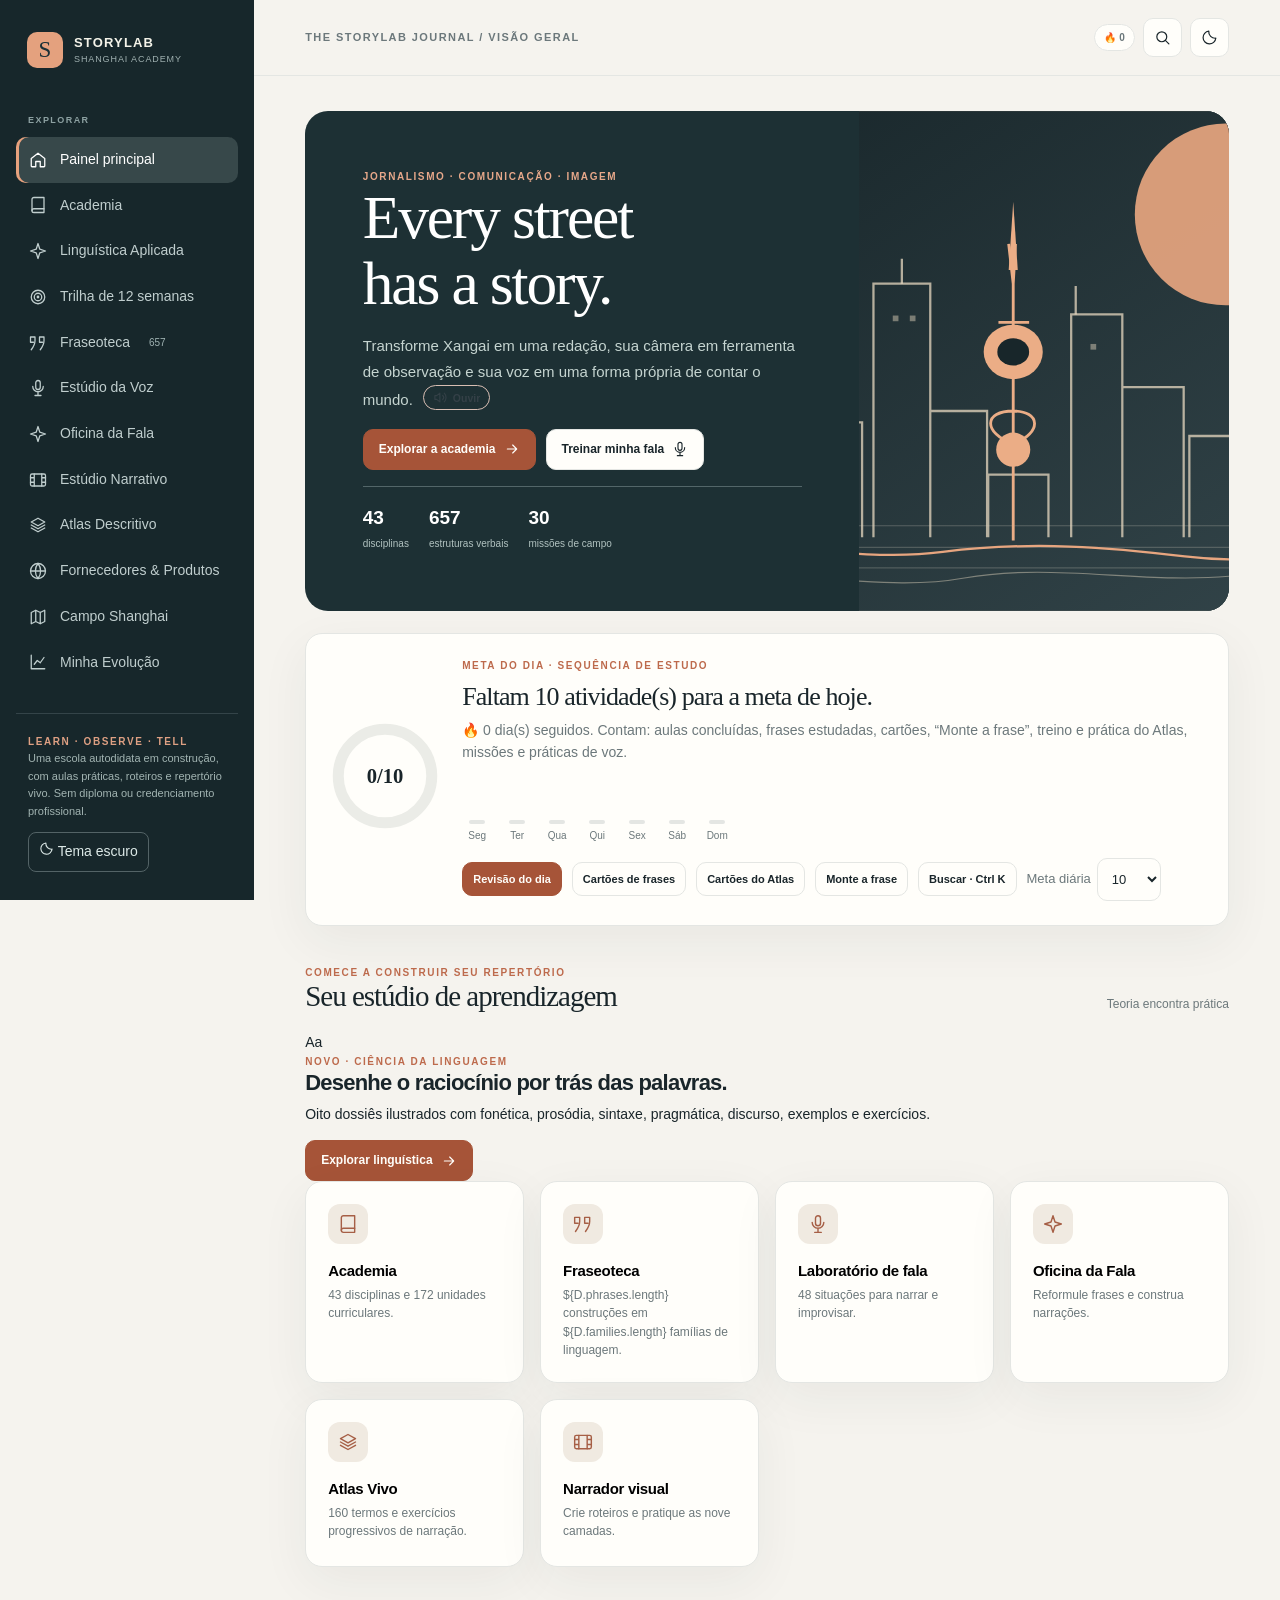
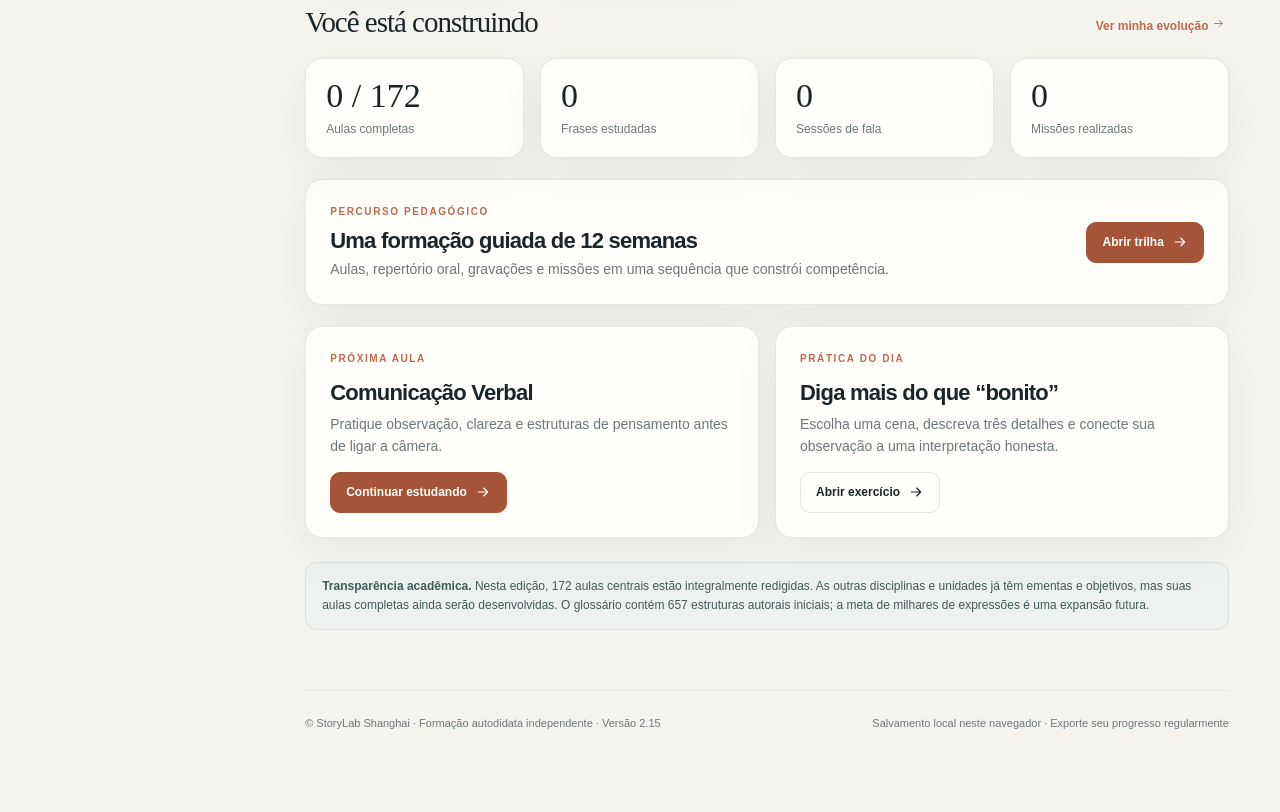
==== index.html @ 3a036da4 "chore(trade): integrar módulo trilingue à build, cache e validação index.html" ====
<!doctype html>
<html lang="pt-BR">
<head>
  <meta charset="utf-8">
  <meta name="viewport" content="width=device-width, initial-scale=1, viewport-fit=cover">
  <meta name="theme-color" content="#161c21">
  <meta name="description" content="StoryLab Shanghai: uma escola prática de jornalismo, comunicação oral, fotografia e narrativas audiovisuais.">
  <meta name="color-scheme" content="light dark">
  <link rel="icon" href="assets/icon.svg" type="image/svg+xml">
  <link rel="manifest" href="manifest.webmanifest">
  <link rel="stylesheet" href="style.css">
  <title>StoryLab Shanghai — Journalism Academy</title>
</head>
<body>
  <div id="app"></div>
  <script src="data.js"></script>
  <script src="atlas-data.js"></script>
  <script src="urbanism-concepts.js"></script>
  <script src="urbanism-lexicon.js"></script>
  <script src="urbanism-atlas.js"></script>
  <script src="spatial-verbs-data.js"></script>
  <script src="spatial-regency-data.js"></script>
  <script src="spatial-verb-icons.js"></script>
  <script src="spatial-verb-icons-extra.js"></script>
  <script src="spatial-contrast-data.js"></script>
  <script src="spatial-contrast.js"></script>
  <script src="spatial-verbs.js"></script>
  <script src="atlas-engine.js"></script>
  <script src="atlas-recorder.js"></script>
  <script src="atlas-audio-ui.js"></script>
  <script src="illustrations.js"></script>
  <script src="interact.js"></script>
  <script src="linguistics-data.js"></script>
  <script src="linguistics-lab.js"></script>
  <script src="encaixes-data.js"></script>
  <script src="encaixes-engine.js"></script>
  <script src="trade-data.js"></script>
  <script src="trade-hub.js"></script>
  <script src="audio-speech.js"></script>
  <script src="app.js"></script>
</body>
</html>
---- style.css ----
:root{--bg:#f5f3ee;--paper:#fffefa;--white:#ffffff;--ink:#19252a;--ink2:#344047;--muted:#6c787b;--faint:#96a0a1;--line:#e4e6e3;--wash:#ebece7;--accent:#bd6a4c;--accentsoft:#f8e8db;--pine:#32464a;--shadow:0 15px 50px rgba(31,43,45,.06);--radius:17px;--sidebar:254px;--focus:#c46b44}
*{box-sizing:border-box}html{scroll-behavior:smooth}body{margin:0;background:var(--bg);color:var(--ink);font-family:Inter,"Segoe UI",-apple-system,BlinkMacSystemFont,Arial,sans-serif;font-size:14px;line-height:1.55;-webkit-font-smoothing:antialiased}button,input,textarea,select{font:inherit}button{cursor:pointer}button:disabled{opacity:.5;cursor:not-allowed}a{color:inherit;text-decoration:none}::selection{background:#dbb29a;color:#162428}:focus-visible{outline:3px solid var(--focus);outline-offset:3px}h1,h2,h3,h4,p{margin-top:0}h1,h2,h3{letter-spacing:-.035em}h1,h2,.serif{font-family:Georgia,"Iowan Old Style",Cambria,serif;font-weight:normal}h1{font-size:clamp(35px,4.8vw,62px);line-height:1.08;margin-bottom:16px}h2{font-size:clamp(27px,3vw,37px);line-height:1.17;margin-bottom:12px}h3{font-size:22px;line-height:1.24;margin-bottom:8px}strong{font-weight:700}small,.small{font-size:12px}.muted{color:var(--muted)}.faint{color:var(--faint)}.eyebrow{color:var(--accent);font-size:10px;font-weight:850;letter-spacing:.16em;text-transform:uppercase}.subtitle{font-size:15px;color:var(--muted);line-height:1.75;max-width:720px}.layout{display:grid;grid-template-columns:var(--sidebar) minmax(0,1fr);min-height:100vh}.sidebar{background:#17272b;color:#f4f3e9;position:sticky;top:0;height:100vh;padding:28px 16px;display:flex;flex-direction:column;overflow-y:auto;z-index:12;scrollbar-width:thin}.brand{display:flex;align-items:center;gap:11px;padding:4px 11px 30px;cursor:pointer;background:transparent;border:0;color:inherit;text-align:left;width:100%}.brand-mark{display:grid;place-items:center;width:36px;height:36px;background:#e4a17e;color:#193037;border-radius:10px;flex-shrink:0;font-family:Georgia,serif;font-size:23px}.brand strong{display:block;letter-spacing:.09em;font-size:13px}.brand small{display:block;color:#a0b1b1;letter-spacing:.1em;font-size:9px}.nav-caption{padding:16px 12px 9px;color:#8da1a2;font-size:9px;letter-spacing:.16em;font-weight:800;text-transform:uppercase}.nav-item{width:100%;display:flex;align-items:center;gap:13px;color:#c0cece;background:transparent;border:0;padding:12px 13px;border-radius:10px;text-align:left;transition:.18s}.nav-item:hover{background:#2a3b3e;color:white}.nav-item.active{background:#37484a;color:#fff;box-shadow:inset 3px 0 #e7a17d}.nav-item span{flex:1}.nav-item svg{width:18px;height:18px;flex-shrink:0}.nav-item .tiny-count{font-size:10px;color:#9fb2b2}.sidebar-footer{margin-top:auto;padding:20px 12px 0;border-top:1px solid #344449;color:#a2b4b2}.sidebar-footer .note{font-size:11px;line-height:1.6}.sidebar-footer button{margin-top:12px;background:transparent;border:1px solid #536366;color:#dce9e7;padding:8px 10px;border-radius:8px}.workspace{min-width:0;max-width:100%}.topbar{height:76px;position:sticky;top:0;background:rgba(245,243,238,.94);backdrop-filter:blur(16px);z-index:10;border-bottom:1px solid var(--line);display:flex;align-items:center;justify-content:space-between;padding:0 clamp(20px,4vw,60px);gap:18px}.topbar-left{display:flex;align-items:center;gap:12px;min-width:0}.topbar-label{font-size:11px;font-weight:800;letter-spacing:.13em;color:var(--muted);text-transform:uppercase;white-space:nowrap;overflow:hidden;text-overflow:ellipsis}.top-actions{display:flex;gap:8px;align-items:center}.page{padding:35px clamp(20px,4vw,60px) 80px;max-width:1560px;margin:auto;min-height:calc(100vh - 76px)}.page-head{display:flex;justify-content:space-between;align-items:end;gap:18px;margin-bottom:30px}.page-head .subtitle{margin:0}.breadcrumb{display:flex;gap:8px;align-items:center;color:var(--muted);font-size:12px;margin-bottom:20px}.breadcrumb button{border:0;background:transparent;color:var(--muted);padding:0}.breadcrumb button:hover{color:var(--accent)}.btn{display:inline-flex;align-items:center;justify-content:center;gap:8px;background:var(--ink);border:1px solid var(--ink);color:#fff;padding:10px 15px;min-height:41px;border-radius:10px;font-size:12px;font-weight:750;transition:.18s;white-space:nowrap}.btn:hover{transform:translateY(-1px);box-shadow:0 5px 14px rgba(20,33,35,.12)}.btn.secondary{background:var(--paper);border-color:var(--line);color:var(--ink)}.btn.ghost{background:transparent;border-color:transparent;color:var(--ink)}.btn.accent{background:var(--accent);border-color:var(--accent);color:#fff}.btn.sm{padding:7px 10px;min-height:34px;font-size:11px}.btn svg{width:16px;height:16px}.icon-btn{width:39px;height:39px;display:grid;place-items:center;background:var(--paper);border:1px solid var(--line);border-radius:10px;color:var(--ink)}.icon-btn:hover{background:var(--wash)}.icon-btn svg{width:17px;height:17px}.mobile-menu{display:none}.chip{display:inline-flex;align-items:center;gap:6px;padding:5px 9px;border:1px solid var(--line);border-radius:100px;color:var(--muted);background:var(--paper);font-size:10px;font-weight:730}.chip.accent{color:#9a5035;background:var(--accentsoft);border-color:#ecd1c1}.chip.dark{background:var(--pine);color:white;border-color:var(--pine)}.chip-button{border-radius:100px;background:transparent;border:1px solid var(--line);padding:9px 13px;font-size:12px;font-weight:650;color:var(--muted)}.chip-button:hover{border-color:var(--ink);color:var(--ink)}.chip-button.active{background:var(--ink);color:var(--paper);border-color:var(--ink)}.filters{display:flex;gap:8px;align-items:center;flex-wrap:wrap;margin-bottom:24px}.panel{background:var(--paper);border:1px solid var(--line);border-radius:var(--radius);box-shadow:var(--shadow)}.panel-pad{padding:24px}.grid{display:grid;gap:16px}.grid-2{grid-template-columns:repeat(2,minmax(0,1fr))}.grid-3{grid-template-columns:repeat(3,minmax(0,1fr))}.grid-4{grid-template-columns:repeat(4,minmax(0,1fr))}.stack{display:flex;flex-direction:column;gap:16px}.row{display:flex;align-items:center;justify-content:space-between;gap:12px}.row-start{display:flex;align-items:center;gap:12px}.divider{height:1px;background:var(--line);margin:20px 0}.hero{display:grid;grid-template-columns:minmax(0,1.2fr) minmax(280px,.8fr);background:#1d3034;color:white;min-height:400px;overflow:hidden;border-radius:23px;position:relative}.hero-copy{padding:clamp(28px,4.5vw,58px);z-index:1;display:flex;flex-direction:column;justify-content:center}.hero .eyebrow{color:#e7a88a}.hero h1{max-width:690px}.hero p{font-size:15px;color:#c5d4d0;max-width:530px;line-height:1.75}.hero-art{background:#223538;overflow:hidden;display:flex;align-items:stretch}.hero-art img{width:100%;height:100%;object-fit:cover}.hero-statline{display:flex;gap:20px;flex-wrap:wrap;padding-top:16px;margin-top:16px;border-top:1px solid #536669}.hero-statline strong{display:block;font-size:19px;font-weight:650}.hero-statline small{font-size:10px;color:#b1c2c0}.section-title{display:flex;justify-content:space-between;align-items:end;gap:20px;margin:39px 0 18px}.section-title h2{font-size:29px;margin:0}.section-title .hint{font-size:12px;color:var(--muted)}.action-card{padding:22px;display:flex;flex-direction:column;align-items:flex-start;min-height:168px;transition:.2s}.action-card:hover,.course-card:hover,.mission-card:hover{border-color:#b5bfc0;transform:translateY(-2px)}.action-card .card-icon{width:40px;height:40px;background:#f0eae1;border-radius:12px;display:grid;place-items:center;margin-bottom:18px;color:#a65f46}.action-card .card-icon svg{width:20px;height:20px}.action-card h3{font-family:inherit;font-size:15px;font-weight:800;letter-spacing:-.02em;margin-bottom:5px}.action-card p{font-size:12px;color:var(--muted);margin:0}.stat-card{padding:18px 20px}.stat-card .stat{font-family:Georgia,serif;font-size:34px;line-height:1.1}.stat-card .label{margin-top:6px;color:var(--muted);font-size:12px}.notice{background:#f7eadf;border:1px solid #efd7c5;border-radius:12px;padding:14px 16px;color:#82573e;font-size:12px;line-height:1.6}.notice.info{background:#edf1ef;color:#405a58;border-color:#d5e1dd}.school-band{border-left:4px solid var(--stripe,#aa735a)}.school-tile{padding:24px;position:relative}.school-tile h3{font-family:Georgia,serif;font-size:23px}.school-tile p{color:var(--muted);font-size:12px}.school-tile .school-index{color:var(--accent);font-size:11px;letter-spacing:.14em}.school-tile .count{font-size:11px;color:var(--muted)}.course-card{padding:21px;display:flex;flex-direction:column;min-height:219px;transition:.18s}.course-card h3{font-family:inherit;font-size:16px;font-weight:800;margin:12px 0 8px}.course-card p{color:var(--muted);font-size:12px;line-height:1.6;flex:1}.course-card .footer{display:flex;align-items:center;justify-content:space-between;gap:8px;margin-top:14px}.course-card .footer a{font-size:12px;color:var(--accent);font-weight:760}.lesson-roadmap{display:grid;gap:10px}.lesson-row{padding:19px 20px;display:flex;gap:15px;align-items:center;text-align:left;border:1px solid var(--line);border-radius:12px;background:var(--paper);width:100%;color:var(--ink);transition:.15s}.lesson-row:hover{border-color:#acb8b9;background:#fcfaf4}.lesson-row .n{font-family:Georgia,serif;font-size:26px;color:var(--accent);min-width:36px}.lesson-row .grow{flex:1}.lesson-row .grow strong{display:block;font-size:14px}.lesson-row .grow small{color:var(--muted);display:block;margin-top:3px}.lesson-body{max-width:870px}.step{padding:25px;position:relative}.step .n{font-size:10px;color:var(--accent);font-weight:900;letter-spacing:.1em}.step h3{font-family:inherit;font-size:17px;font-weight:780;margin:10px 0}.step p{color:var(--ink2);line-height:1.85;margin-bottom:13px}.example{border-left:2px solid #db9c78;padding:10px 14px;background:#f7f1ea;color:#59443c;font-size:13px;line-height:1.7}.form-row{display:flex;gap:10px;flex-wrap:wrap;align-items:center}.search{width:100%;min-width:0;border-radius:10px;border:1px solid var(--line);background:var(--paper);padding:12px 14px;color:var(--ink)}.search:focus,.field:focus,select:focus{border-color:#a76d51;outline:2px solid rgba(193,117,78,.18)}.field,select{width:100%;background:var(--paper);border:1px solid var(--line);border-radius:10px;color:var(--ink);padding:11px 12px;min-height:43px}.field textarea,textarea.field{resize:vertical;min-height:90px;line-height:1.6}.field-label{font-size:11px;display:block;font-weight:760;margin-bottom:6px;color:var(--ink2)}.phrases-count{font-size:12px;color:var(--muted);margin:6px 0 20px}.phrase-card{padding:18px 19px;display:flex;flex-direction:column;gap:12px;min-height:172px}.phrase-card .phrase-text{font-size:15px;font-weight:650;line-height:1.6;letter-spacing:-.01em}.phrase-card .foreign{font-size:12px;line-height:1.7;color:var(--muted)}.phrase-card .actions{display:flex;gap:6px;align-items:center;flex-wrap:wrap;margin-top:auto}.phrase-card .actions .btn{font-size:10px}.review-dot{color:var(--accent);font-size:11px;font-weight:800}.atlas-terms{display:flex;flex-wrap:wrap;gap:9px}.atlas-terms button{border-radius:9px;padding:10px 12px;border:1px solid var(--line);background:var(--paper);color:var(--ink2);font-size:13px}.atlas-terms button:hover{border-color:#bd7f61;background:var(--accentsoft)}.record-stage{text-align:center;padding:26px 24px;background:#1d3034;color:white;border-radius:18px;position:relative;overflow:hidden}.record-stage h2{font-size:31px}.record-stage p{color:#c6d1d1}.record-stage .timer{font-size:58px;font-variant-numeric:tabular-nums;line-height:1.1;font-family:Georgia,serif}.record-stage .record{display:inline-flex;width:72px;height:72px;border-radius:100%;border:2px solid #e5ab8b;background:#dd805c;align-items:center;justify-content:center;color:#fff;margin:17px auto;transition:.2s}.record-stage .record.active{animation:pulse 1.3s infinite}@keyframes pulse{50%{box-shadow:0 0 0 12px rgba(222,124,94,.12)}}.record-stage .record svg{width:28px;height:28px}.scale-grid{display:grid;grid-template-columns:repeat(2,1fr);gap:18px}.scale-field{background:var(--paper);border:1px solid var(--line);padding:14px;border-radius:12px}.scale-field label{display:block;font-weight:760;font-size:12px}.scale-field input{width:100%;accent-color:var(--accent)}.scale-field .row{font-size:11px;color:var(--muted);margin-top:6px}.metric-bar{height:7px;border-radius:99px;background:#e6e7e1;overflow:hidden}.metric-bar span{display:block;height:100%;border-radius:99px;background:#bd795c}.mission-card{padding:21px;transition:.18s}.mission-card h3{font-size:18px;font-family:Georgia,serif}.mission-card p{font-size:12px;color:var(--muted)}.mission-card .footer{display:flex;align-items:center;justify-content:space-between;margin-top:18px}.checklist{display:grid;gap:12px}.checklist label{display:flex;align-items:start;gap:10px;padding:11px 13px;background:#f3f2ed;border:1px solid var(--line);border-radius:10px}.checklist input{margin-top:3px;accent-color:var(--accent)}.output{white-space:pre-wrap;background:#f0efe9;border:1px dashed #b7bcba;color:var(--ink2);line-height:1.9;border-radius:12px;padding:22px;min-height:120px}.layer-card{border-left:3px solid var(--accent);padding:14px 18px;background:var(--paper);border-radius:0 12px 12px 0;margin-bottom:9px}.layer-card strong{display:block}.layer-card .question{color:var(--muted);font-size:12px;margin:4px 0}.layer-card .example{padding:0;border:0;background:none;font-size:12px}.prompter{height:330px;overflow:auto;background:#17292e;border-radius:16px;padding:36px;color:#f9f7ed;text-align:center;scroll-behavior:auto}.prompter-inner{font-family:Georgia,serif;font-size:28px;line-height:1.9;white-space:pre-wrap;max-width:620px;margin:auto;padding-bottom:250px}.mini-chart{display:flex;gap:7px;align-items:end;height:100px;border-bottom:1px solid var(--line);padding:0 0 8px}.mini-chart .bar{flex:1;min-height:5px;background:#b87959;border-radius:5px 5px 0 0;position:relative}.mini-chart .bar i{font-size:9px;font-style:normal;position:absolute;bottom:-20px;left:50%;transform:translateX(-50%);color:var(--muted)}.empty{padding:45px 25px;text-align:center;color:var(--muted);background:var(--paper);border-radius:14px;border:1px dashed var(--line)}.empty h3{font-family:Georgia,serif;color:var(--ink)}.footer-note{margin-top:60px;padding-top:24px;border-top:1px solid var(--line);color:var(--muted);font-size:11px;display:flex;gap:15px;justify-content:space-between;flex-wrap:wrap}.toast{position:fixed;bottom:24px;right:22px;background:#1b2b2f;color:white;border-radius:11px;padding:12px 16px;box-shadow:0 12px 35px #15232830;z-index:100;font-size:12px}.menu-scrim{display:none}.two-col{display:grid;grid-template-columns:minmax(0,1.6fr) minmax(285px,1fr);gap:22px}.side-help{position:sticky;top:104px;align-self:start}.highlight{background:var(--accentsoft);border-radius:13px;padding:19px}.accordion-summary{font-size:12px;color:var(--muted)}.tool-row{display:flex;align-items:center;gap:9px;flex-wrap:wrap}.small-link{border:0;background:none;color:var(--accent);font-size:12px;font-weight:760;padding:4px}.small-link:hover{text-decoration:underline}svg{flex-shrink:0}input[type=range]{accent-color:var(--accent)}.hidden{display:none!important}
[data-theme="dark"]{--bg:#101a1e;--paper:#1b2a2e;--white:#223036;--ink:#eff0e7;--ink2:#d4dbd7;--muted:#a7b6b6;--faint:#869b9e;--line:#344449;--wash:#293c3f;--accent:#eba781;--accentsoft:#48342e;--pine:#354c51;--shadow:none;--focus:#efb18c}
[data-theme="dark"] .topbar{background:rgba(16,26,30,.95)}[data-theme="dark"] .example{background:#352f2b;color:#e5c9b4}[data-theme="dark"] .highlight,[data-theme="dark"] .notice{background:#3d3430;border-color:#59463e;color:#f1cfba}[data-theme="dark"] .notice.info{background:#233a3a;color:#bfd6d0}[data-theme="dark"] .checklist label,[data-theme="dark"] .output{background:#23343a}[data-theme="dark"] .action-card .card-icon{background:#45392f;color:#eba781}[data-theme="dark"] .chip.accent{color:#f4baa0}[data-theme="dark"] .btn.secondary{background:#223136}
@media(max-width:1200px){.grid-4{grid-template-columns:repeat(2,minmax(0,1fr))}.grid-3{grid-template-columns:repeat(2,minmax(0,1fr))}.hero{grid-template-columns:1.2fr .8fr}}@media(max-width:900px){:root{--sidebar:0px}.layout{grid-template-columns:1fr}.sidebar{position:fixed;left:0;top:0;width:265px;transform:translateX(-100%);transition:transform .25s;box-shadow:15px 0 30px #0002}.layout.menu-open .sidebar{transform:translateX(0)}.layout.menu-open .menu-scrim{display:block;position:fixed;inset:0;background:#0008;z-index:11;border:0}.mobile-menu{display:grid}.topbar{height:67px}.page{min-height:calc(100vh - 67px)}.hero{min-height:340px}.hero-copy{padding:32px}.hero-art{min-width:200px}}@media(max-width:650px){.page{padding:23px 17px 60px}.topbar{padding:0 16px}.topbar-label{font-size:10px}.hero{grid-template-columns:1fr}.hero-copy{padding:31px 24px 20px}.hero h1{font-size:40px}.hero-art{height:175px}.hero-art img{object-position:center 47%}.hero p{font-size:13px}.hero-statline{gap:15px}.grid-2,.grid-3,.grid-4,.two-col{grid-template-columns:1fr}.scale-grid{grid-template-columns:1fr 1fr}.page-head{display:block}.page-head .btn{margin-top:15px}.section-title{align-items:flex-start}.section-title h2{font-size:26px}.panel-pad{padding:18px}.course-card,.action-card{min-height:unset}.side-help{position:static}.record-stage .timer{font-size:50px}.prompter-inner{font-size:23px}.phrase-card{min-height:unset}.toast{left:18px;right:18px}.btn{white-space:normal}.stat-card .stat{font-size:29px}}@media(prefers-reduced-motion:reduce){*,*:before,*:after{scroll-behavior:auto!important;transition:none!important;animation:none!important}}
/* v1.1 — Oficina da Fala */
.clinic-tips{margin:13px 0 18px;padding-left:21px;color:var(--ink2);font-size:13px;line-height:1.85}
.clinic-tips li{padding-left:4px;margin:7px 0}
.clinic-before,.clinic-after{padding:20px;border-radius:12px;margin:15px 0}
.clinic-before{background:var(--wash);border:1px solid var(--line)}
.clinic-after{background:var(--accentsoft);border:1px solid var(--line)}
.clinic-before p,.clinic-after p{font-family:Georgia,serif;font-size:20px;line-height:1.6;margin:13px 0;color:var(--ink)}
.clinic-after .small{font-family:inherit;font-size:13px;color:var(--muted);line-height:1.7}
.clinic-saved{padding:13px 0;border-bottom:1px solid var(--line)}
.clinic-saved:last-child{border:0}
.clinic-saved strong{display:block;margin-bottom:5px}
.clinic-saved p{margin:8px 0}
.clinic-saved .form-row{gap:6px}
.clinic-saved button{font-size:11px}
@media(max-width:650px){.clinic-before p,.clinic-after p{font-size:18px}}


/* v1.2 — Atlas comentado e prática progressiva */
.atlas12-toolbar{display:grid;grid-template-columns:minmax(210px,1fr) minmax(240px,1.5fr);gap:16px;margin-bottom:20px}
.atlas12-toolbar .field-label{margin-bottom:8px}.atlas12-toolbar select,.atlas12-toolbar input{width:100%;max-width:100%}
.atlas12-columns{display:grid;grid-template-columns:minmax(0,1fr) minmax(0,1.25fr);gap:20px;align-items:start}
.atlas12-tags{display:flex;gap:9px;flex-wrap:wrap;margin-top:14px}
.atlas12-term{border:1px solid var(--line);background:var(--paper);color:var(--ink);border-radius:10px;padding:10px 13px;text-align:left;display:inline-flex;flex-direction:column;gap:3px;align-items:start;line-height:1.35}
.atlas12-term span{color:var(--accent);font-size:10px}.atlas12-term small{color:var(--muted);font-size:10px}.atlas12-term.active,.atlas12-term:focus-visible{border-color:var(--accent);background:var(--accentsoft)}
.atlas12-list{margin-top:16px}.atlas12-detail h2,.atlas12-work h2{font-family:Georgia,serif;font-size:clamp(25px,3vw,34px);line-height:1.2;margin:15px 0}
.atlas12-definition{font-size:17px;line-height:1.7;margin-bottom:21px;color:var(--ink2)}
.atlas12-example,.atlas12-warning,.atlas12-feedback{padding:16px;border:1px solid var(--line);border-radius:12px;margin:14px 0;background:var(--wash)}
.atlas12-example{background:var(--accentsoft)}.atlas12-warning p,.atlas12-example p{line-height:1.8;font-size:15px;margin:10px 0}
.atlas12-feedback ul{margin:10px 0 0;padding-left:21px;line-height:1.75}.atlas12-feedback p{margin:10px 0}
.atlas12-steps{display:grid;grid-template-columns:repeat(4,minmax(0,1fr));gap:6px;margin:18px 0}
.atlas12-step{padding:11px 4px;text-align:center;border:1px solid var(--line);border-radius:9px;background:var(--paper);color:var(--ink);font-weight:600;font-size:11px;line-height:1.4}
.atlas12-step.active{color:var(--accent);border-color:var(--accent);background:var(--accentsoft)}
.atlas12-writing{line-height:1.75;min-height:168px}.atlas12-history{border-top:1px solid var(--line);padding:12px 0}
.atlas12-history p{margin:7px 0;white-space:normal;word-break:break-word}.atlas12-history .btn{margin-left:7px}
@media(max-width:850px){.atlas12-toolbar,.atlas12-columns{grid-template-columns:1fr}}
@media(max-width:500px){.atlas12-steps{grid-template-columns:repeat(2,minmax(0,1fr))}.atlas12-detail h2,.atlas12-work h2{font-size:25px}.atlas12-term{padding:9px 11px}}

/* v1.3 — gravação vinculada ao Atlas */
.atlas13-audio{margin:24px 0 4px;padding:22px;background:var(--wash);border:1px solid var(--line);border-radius:14px}
.atlas13-audio h3{font-family:Georgia,serif;font-size:22px;line-height:1.3;margin:8px 0 10px}
.atlas13-rec-controls{align-items:center;gap:12px;margin:18px 0}
.atlas13-player{display:block;width:100%;margin:16px 0}
.atlas13-rubric{display:grid;grid-template-columns:repeat(2,minmax(0,1fr));gap:10px;margin-top:15px}
.atlas13-metric{background:var(--paper);border:1px solid var(--line);border-radius:10px;padding:12px}
.atlas13-metric label{display:block;font-weight:650;margin-bottom:7px}
.atlas13-metric select{width:100%;max-width:100%;min-width:0}
.atlas13-metric p{margin:8px 0 0;line-height:1.5}
.atlas13-error{color:#aa4535;font-weight:600;margin-top:11px}
[data-theme="dark"] .atlas13-error{color:#ffb4a4}
@media(max-width:540px){.atlas13-audio{padding:16px}.atlas13-rubric{grid-template-columns:1fr}}
/* Atlas 1.4 — domínio por termo, trocas de precisão e treino */
:root{--ok:#3f7a5a;--oksoft:#e3f0e7;--no:#aa4535;--nosoft:#f7e3de}
[data-theme="dark"]{--ok:#8fd1aa;--oksoft:#23392e;--no:#ffb4a4;--nosoft:#4a2c27}
.sr-only{position:absolute;width:1px;height:1px;padding:0;margin:-1px;overflow:hidden;clip:rect(0,0,0,0);white-space:nowrap;border:0}
.atlas14-mark{font-size:11px;font-weight:700;margin-left:2px}.atlas14-mark.mastered{color:var(--ok)}.atlas14-mark.learning{color:var(--muted)}.atlas14-mark.due{color:var(--accent)}
.atlas12-term .atlas14-mark{font-size:11px;color:inherit}.atlas12-term .atlas14-mark.mastered{color:var(--ok)}.atlas12-term .atlas14-mark.due{color:var(--accent)}
.atlas14-bar{height:6px;border-radius:99px;background:var(--wash);overflow:hidden;margin:10px 0 4px}.atlas14-bar span{display:block;height:100%;background:var(--ok);border-radius:99px;transition:width .3s}
.atlas14-status{font-size:13px;font-weight:600;margin:4px 0 16px;color:var(--muted)}.atlas14-status.mastered{color:var(--ok)}.atlas14-status.due{color:var(--accent)}
.atlas14-badge{display:inline-block;min-width:18px;padding:1px 6px;margin-left:6px;border-radius:99px;background:var(--accent);color:var(--paper);font-size:11px;line-height:16px;text-align:center}
.atlas14-swap{border-top:1px solid var(--line);padding:14px 0 4px}.atlas14-swap:first-of-type{margin-top:12px}
.atlas14-swap-head{display:flex;flex-wrap:wrap;align-items:center;gap:7px;margin:6px 0}.atlas14-swap-head s{color:var(--muted);font-weight:600}
.atlas14-chip,.atlas14-pill{border:1px solid var(--line);background:var(--paper);color:var(--ink);border-radius:99px;padding:4px 10px;font-size:13px;line-height:1.4}
.atlas14-chip{cursor:pointer}.atlas14-chip:hover,.atlas14-chip:focus-visible{border-color:var(--accent);background:var(--accentsoft)}
.atlas14-weak,.atlas14-strong{font-size:14px;line-height:1.6;margin:6px 0;padding-left:12px;border-left:3px solid var(--line)}
.atlas14-weak{color:var(--muted)}.atlas14-strong{border-left-color:var(--ok);color:var(--ink2)}
.atlas14-found{margin-top:12px;padding-top:10px;border-top:1px solid var(--line)}
.atlas14-train{max-width:760px}.atlas14-title{font-family:Georgia,serif;font-size:clamp(24px,3vw,32px);line-height:1.2;margin:12px 0}
.atlas14-prompt{font-family:Georgia,serif;font-size:clamp(19px,2.4vw,23px);line-height:1.55;margin:8px 0 20px;color:var(--ink)}
.atlas14-options{display:grid;grid-template-columns:repeat(2,minmax(0,1fr));gap:10px}
.atlas14-option{border:1px solid var(--line);background:var(--paper);color:var(--ink);border-radius:12px;padding:14px 16px;font-size:16px;font-weight:600;text-align:left;cursor:pointer;min-height:52px}
.atlas14-option:hover:not(:disabled),.atlas14-option:focus-visible{border-color:var(--accent);background:var(--accentsoft)}
.atlas14-option:disabled{cursor:default;opacity:.75}.atlas14-option.correct{opacity:1;border-color:var(--ok);background:var(--oksoft);color:var(--ok)}.atlas14-option.wrong{opacity:1;border-color:var(--no);background:var(--nosoft);color:var(--no)}
.atlas14-option.correct::after{content:" ✓"}.atlas14-option.wrong::after{content:" ✕"}
.atlas14-explain{margin:18px 0;padding:16px;border-radius:12px;border:1px solid var(--line);background:var(--wash)}.atlas14-explain p{margin:8px 0;line-height:1.65}
.atlas14-explain.ok{border-color:var(--ok)}.atlas14-explain.no{border-color:var(--no)}.atlas14-explain.ok>strong{color:var(--ok)}.atlas14-explain.no>strong{color:var(--no)}
.atlas14-filled{font-family:Georgia,serif;font-size:17px;line-height:1.6}.atlas14-filled mark{background:transparent;color:inherit;font-weight:700;border-bottom:2px solid var(--ok);padding:0 2px}
@media(max-width:500px){.atlas14-options{grid-template-columns:1fr}}
/* Aviso de nova versão do PWA */
.update-banner{position:fixed;left:50%;bottom:24px;transform:translateX(-50%);z-index:101;display:flex;align-items:center;gap:14px;max-width:calc(100% - 32px);padding:12px 12px 12px 18px;background:var(--ink);color:var(--paper);border-radius:14px;box-shadow:0 12px 35px #15232840;font-size:14px;font-weight:600}
.update-banner .btn{flex-shrink:0}
@media(max-width:600px){.update-banner{left:16px;right:16px;transform:none;justify-content:space-between}}
/* Interatividade 1.8 — busca, cartões, Monte a frase, meta diária */
html.ix-locked{overflow:hidden}
.ix-backdrop{position:fixed;inset:0;background:#0d161a99;z-index:200;animation:ix-fade .15s ease}
.ix-dialog{position:fixed;z-index:201;left:50%;top:8vh;transform:translateX(-50%);width:min(680px,calc(100vw - 32px));max-height:84vh;overflow:auto;background:var(--paper);color:var(--ink);border:1px solid var(--line);border-radius:18px;padding:20px;box-shadow:0 24px 70px #0d161a55;animation:ix-pop .18s ease}
.ix-dialog-head{display:flex;justify-content:space-between;align-items:center;margin-bottom:14px;font-family:Georgia,serif;font-size:19px}
@keyframes ix-fade{from{opacity:0}}@keyframes ix-pop{from{opacity:0;transform:translate(-50%,8px)}}
kbd{display:inline-block;min-width:20px;padding:1px 6px;border:1px solid var(--line);border-bottom-width:2px;border-radius:6px;background:var(--wash);font:600 11px/1.5 ui-monospace,monospace;color:var(--ink2);text-align:center}
.ix-search .search{width:100%;font-size:17px}
.ix-results{display:flex;flex-direction:column;gap:4px;margin-top:12px;max-height:52vh;overflow:auto}
.ix-result{display:flex;align-items:center;gap:12px;width:100%;text-align:left;padding:10px 12px;border-radius:10px;border:1px solid transparent;background:transparent;color:var(--ink);cursor:pointer}
.ix-result:hover,.ix-result.active{background:var(--accentsoft);border-color:var(--accent)}
.ix-result-text{display:flex;flex-direction:column;min-width:0}.ix-result-text strong{font-weight:600;white-space:nowrap;overflow:hidden;text-overflow:ellipsis}.ix-result-text small{color:var(--muted)}
.ix-type{flex-shrink:0;width:76px;font-size:10px;font-weight:700;letter-spacing:.06em;text-transform:uppercase;color:var(--muted)}
.ix-type-term{color:var(--accent)}.ix-type-lesson{color:var(--ok)}
.ix-empty{padding:18px 4px}.ix-hint{margin:12px 0 0}
.ix-progress{height:6px;border-radius:99px;background:var(--wash);overflow:hidden}.ix-progress span{display:block;height:100%;background:var(--accent);transition:width .3s}
.ix-card{perspective:1200px;margin:16px 0;cursor:pointer;touch-action:pan-y;outline:none;transition:transform .2s}
.ix-card-inner{position:relative;min-height:230px;transition:transform .45s cubic-bezier(.2,.7,.2,1);transform-style:preserve-3d}
.ix-card.flipped .ix-card-inner{transform:rotateY(180deg)}
.ix-face{position:absolute;inset:0;padding:22px;border:1px solid var(--line);border-radius:16px;background:var(--wash);backface-visibility:hidden;display:flex;flex-direction:column;gap:10px;overflow:auto}
.ix-back{transform:rotateY(180deg);background:var(--paper);border-color:var(--accent)}
.ix-intent{font-family:Georgia,serif;font-size:26px;line-height:1.25;margin:6px 0}
.ix-phrase{font-family:Georgia,serif;font-size:21px;line-height:1.45;margin:4px 0}
.ix-note{font-size:14px;line-height:1.6;color:var(--ink2);margin:0}
.ix-scene{font-family:Georgia,serif;font-style:italic;margin:4px 0 2px}
.ix-tap{margin-top:auto;font-size:12px;color:var(--muted)}
.ix-card:focus-visible .ix-face{outline:2px solid var(--focus)}
.ix-grade .btn{min-width:130px}
.ix-done{text-align:center;padding:24px 0}.ix-done h3{font-family:Georgia,serif;font-size:24px}
.ix-answer,.ix-pool{display:flex;flex-wrap:wrap;gap:8px;min-height:54px;padding:12px;border-radius:12px;margin:10px 0}
.ix-answer{border:2px dashed var(--line);background:var(--wash)}
.ix-tile{padding:8px 12px;border-radius:10px;border:1px solid var(--line);background:var(--paper);color:var(--ink);font-size:15px;cursor:pointer;transition:transform .12s,border-color .12s;animation:ix-fade .15s ease}
.ix-tile:hover:not(:disabled){transform:translateY(-2px);border-color:var(--accent)}
.ix-answer .ix-tile{border-color:var(--accent);background:var(--accentsoft)}
.ix-hint-line{margin:6px 0 0;font-size:14px}
.ix-result-box{padding:14px;border-radius:12px;margin:12px 0;border:1px solid var(--line)}.ix-result-box.ok{border-color:var(--ok);background:var(--oksoft)}.ix-result-box.no{border-color:var(--no);background:var(--nosoft)}
.ix-result-box.ok>strong{color:var(--ok)}.ix-result-box.no>strong{color:var(--no)}
.ix-keys{width:100%;border-collapse:collapse}.ix-keys td{padding:9px 6px;border-bottom:1px solid var(--line)}.ix-keys td:first-child{white-space:nowrap;width:40%}
.ix-streak{font-weight:700;cursor:default}
.ix-daily{display:flex;gap:22px;align-items:center;margin:22px 0}
.ix-daily h2{font-family:Georgia,serif;font-size:clamp(20px,2.4vw,26px);margin:8px 0}
.ix-ring{width:110px;height:110px;flex-shrink:0}.ix-ring circle{fill:none;stroke-width:8}.ix-ring-bg{stroke:var(--wash)}
.ix-ring-fg{stroke:var(--accent);stroke-linecap:round;transform:rotate(-90deg);transform-origin:50% 50%;transition:stroke-dashoffset .6s ease}
.ix-ring text{fill:var(--ink);font:700 15px Georgia,serif}
.ix-week{display:flex;gap:10px;align-items:flex-end;height:66px;margin:10px 0 14px}
.ix-week-col{display:flex;flex-direction:column;align-items:center;gap:4px;width:30px}
.ix-week-col span{width:16px;border-radius:5px;background:var(--line)}.ix-week-col span.some{background:var(--accentsoft);border:1px solid var(--accent)}.ix-week-col span.full{background:var(--accent)}
.ix-week-col small{font-size:10px;color:var(--muted);text-transform:capitalize}
.ix-daily-actions{flex-wrap:wrap;align-items:center}.ix-goal{font-size:13px;color:var(--muted);display:inline-flex;gap:6px;align-items:center}
.ix-phrase-actions{flex-wrap:wrap}
.phrase-card.ix-flash{animation:ix-flash 1.6s ease}
@keyframes ix-flash{0%,40%{box-shadow:0 0 0 3px var(--accent)}100%{box-shadow:none}}
.atlas14-live{display:flex;flex-wrap:wrap;gap:8px;margin-top:8px;min-height:22px}
.atlas14-live-item{font-size:12px;padding:3px 9px;border-radius:99px;background:var(--wash);color:var(--muted)}
.atlas14-live-item.ok{color:var(--ok);background:var(--oksoft)}.atlas14-live-item.warn{color:var(--no);background:var(--nosoft)}
.ix-burst{position:fixed;left:50%;top:40%;z-index:300;pointer-events:none}
.ix-burst i{position:absolute;width:8px;height:8px;border-radius:2px;background:var(--accent);animation:ix-burst .9s ease-out forwards;transform:rotate(var(--a))}
.ix-burst i:nth-child(3n){background:var(--ok)}
@keyframes ix-burst{to{transform:rotate(var(--a)) translateY(calc(var(--d) * -1));opacity:0}}
@media(max-width:600px){.ix-dialog{top:0;left:0;transform:none;width:100vw;max-height:100vh;height:100vh;border-radius:0}@keyframes ix-pop{from{opacity:0}}.ix-daily{flex-direction:column;align-items:flex-start}.ix-intent{font-size:22px}.ix-grade .btn{min-width:0;flex:1}}
@media(prefers-reduced-motion:reduce){.ix-card-inner,.ix-ring-fg,.ix-progress span{transition:none}.ix-backdrop,.ix-dialog,.ix-tile{animation:none}}
.ix-goal{white-space:nowrap}.ix-goal select{width:auto;min-width:64px;padding:6px 10px}
/* Interatividade 1.9 — cartões do Atlas, cronômetro e conquistas */
.ix-definition{font-family:Georgia,serif;font-size:20px;line-height:1.45;margin:6px 0}
.ix-timer{text-align:center;position:relative}
.ix-timer-ring{width:200px;height:200px;margin:4px auto 0;display:block}.ix-timer-ring circle{fill:none;stroke-width:10}
.ix-timer-ring .ix-ring-fg{transition:stroke-dashoffset .2s linear}
.ix-timer-time{font:700 52px/1 Georgia,serif;margin-top:-128px;height:128px;color:var(--ink)}
.ix-timer-time.done{font-size:38px;color:var(--accent)}
.ix-timer-instruction{max-width:440px;margin:6px auto 16px;line-height:1.6;color:var(--ink2)}
.ix-badges-panel{margin-top:22px}
.ix-badges{display:grid;grid-template-columns:repeat(auto-fill,minmax(180px,1fr));gap:10px;margin-top:14px}
.ix-badge{display:flex;flex-direction:column;gap:4px;padding:12px;border:1px solid var(--line);border-radius:12px;background:var(--wash);opacity:.55}
.ix-badge.on{opacity:1;background:var(--paper);border-color:var(--accent)}
.ix-badge-icon{font-size:22px}.ix-badge small{color:var(--muted);line-height:1.4}
/* Diagramas explicativos das aulas (illustrations.js) */
:root{--fig-0:#e9d6c7;--fig-0s:#b9775a;--fig-1:#d3e1dc;--fig-1s:#4f7c72;--fig-2:#e6dfc8;--fig-2s:#9a8340;--fig-3:#dcd9e6;--fig-3s:#6b6690;--fig-core:#1d3034;--fig-core-t:#f5f3ee}
[data-theme="dark"]{--fig-0:#4a3329;--fig-0s:#eba781;--fig-1:#203b37;--fig-1s:#8fc3b6;--fig-2:#3d3722;--fig-2s:#d9bd6c;--fig-3:#2f2d40;--fig-3s:#b3add9;--fig-core:#eba781;--fig-core-t:#101a1e}
.fig{margin:26px 0;padding:18px 18px 16px;background:var(--paper);border:1px solid var(--line);border-radius:var(--radius)}
.fig-head{display:flex;flex-direction:column;gap:4px;margin-bottom:12px}.fig-head strong{font-family:Georgia,serif;font-size:20px;font-weight:normal;line-height:1.3;color:var(--ink)}
.fig-svg{display:block;width:100%;height:auto;max-width:620px;margin:0 auto}
.fig figcaption{margin-top:12px;padding-top:12px;border-top:1px solid var(--line);color:var(--ink2);font-size:13px;line-height:1.7}
.fig-svg text{font-family:Inter,"Segoe UI",-apple-system,Arial,sans-serif;fill:var(--ink)}
.fig-svg .fig-d{fill:var(--ink2)}.fig-svg .fig-k{fill:var(--muted)}.fig-svg .fig-n,.fig-svg .fig-tc{fill:var(--fig-core-t)}
.fig-box,.fig-node,.fig-venn{stroke-width:1.5}.fig-venn{fill-opacity:.55}
.fig-tone0{fill:var(--fig-0);stroke:var(--fig-0s)}.fig-tone1{fill:var(--fig-1);stroke:var(--fig-1s)}.fig-tone2{fill:var(--fig-2);stroke:var(--fig-2s)}.fig-tone3{fill:var(--fig-3);stroke:var(--fig-3s)}
.fig-dot{stroke-width:2}.fig-dot.fig-tone0,.fig-dot.fig-tone1,.fig-dot.fig-tone2,.fig-dot.fig-tone3{fill:var(--fig-core)}
.fig-cell{fill:var(--wash);stroke:var(--line)}.fig-frame{fill:none;stroke-width:2.5}.fig-frame.fig-tone0{fill:var(--wash)}
.fig-line{stroke:var(--muted);stroke-width:2;fill:none}.fig-svg .fig-tip{fill:var(--muted)}.fig-axis{stroke:var(--ink2);stroke-width:2}
.fig-grid{stroke:var(--faint);stroke-width:1.5;stroke-dasharray:6 6}.fig-ring{fill:none;stroke:var(--line);stroke-width:3}
.fig-core{fill:var(--fig-core)}.fig-stop0{stop-color:var(--fig-1)}.fig-stop1{stop-color:var(--fig-0s)}
.atlas20-colloc{margin:14px 0 4px}.atlas20-colloc-list{display:flex;flex-wrap:wrap;gap:8px;margin-top:8px}
.atlas20-chip{border:1px dashed var(--accent);background:transparent;color:var(--ink);border-radius:100px;padding:7px 12px;font-size:13px;font-style:italic;font-family:Georgia,serif}.atlas20-chip:hover{background:var(--accentsoft)}


/* v2.2 — Laboratório de Verbos Descritivos · interface responsiva */
.vl-root{display:grid;gap:16px;min-width:0}
.vl-intro{background:linear-gradient(125deg,var(--paper),var(--wash));}
.vl-intro h2{font-size:clamp(28px,3.4vw,39px);margin:8px 0 12px}
.vl-intro p{font-size:14px;color:var(--ink2);max-width:760px;line-height:1.75}
.vl-kicker,.vl-small{font-size:10px;font-weight:800;text-transform:uppercase;letter-spacing:.13em;color:var(--accent)}
.vl-metrics{display:flex;flex-wrap:wrap;gap:20px;border-top:1px solid var(--line);margin-top:20px;padding-top:13px;color:var(--muted);font-size:12px}
.vl-metrics strong{font-size:17px;color:var(--ink);margin-right:4px}
.vl-tools{display:grid;gap:12px}
.vl-tags{display:flex;flex-wrap:wrap;gap:7px}
.vl-chip{padding:8px 11px;border-radius:999px;border:1px solid var(--line);background:var(--paper);color:var(--ink2);font-size:12px;font-weight:640;text-align:left}
.vl-chip:hover,.vl-chip:focus-visible{border-color:var(--accent)}
.vl-chip.active{background:var(--pine);border-color:var(--pine);color:#fff}
[data-theme="dark"] .vl-chip.active{background:var(--accent);color:#17272b;border-color:var(--accent)}
.vl-layout{display:grid;grid-template-columns:minmax(195px,.7fr) minmax(0,1.5fr);gap:16px;align-items:start}
.vl-list{display:grid;gap:6px;max-height:690px;overflow-y:auto;scrollbar-width:thin}
.vl-list .vl-kicker{padding:0 2px 6px}
.vl-item{display:flex;align-items:center;justify-content:space-between;gap:10px;width:100%;background:transparent;color:var(--ink);border:1px solid transparent;border-radius:10px;text-align:left;padding:11px 10px}
.vl-item strong{font-size:14px;min-width:0}
.vl-item span{font-size:11px;color:var(--muted);text-align:right;max-width:46%}
.vl-item.selected{background:var(--accentsoft);border-color:var(--accent)}
.vl-item:hover{background:var(--wash)}
.vl-detail{min-width:0}
.vl-head{display:flex;gap:14px;justify-content:space-between;align-items:center;margin:10px 0 12px}
.vl-head h2{font-size:clamp(29px,4vw,41px);margin:0 0 5px;overflow-wrap:anywhere}
.vl-en{font-size:15px;font-weight:650;color:var(--accent);margin:0}
.vl-diagram{width:178px;height:89px;max-width:42%;background:var(--wash);border:1px solid var(--line);border-radius:13px;flex-shrink:0}
.vl-core{fill:var(--pine);opacity:.27;stroke:var(--pine);stroke-width:2}
.vl-focus{fill:var(--accent);opacity:.58;stroke:var(--accent);stroke-width:2}
.vl-outline{fill:none;stroke:var(--muted);stroke-width:3;stroke-dasharray:5 6}
.vl-edge{fill:none;stroke:var(--accent);stroke-width:3;stroke-linecap:round}
.vl-stroke{fill:none;stroke:var(--accent);stroke-width:3;stroke-linejoin:round;stroke-linecap:round}
.vl-overlap{fill:var(--accent);opacity:.34}
.vl-definition{font-family:Georgia,serif;font-size:18px;line-height:1.65}
.vl-derivation{display:grid;grid-template-columns:1fr 1fr;gap:12px;margin:18px 0}
.vl-family-cell{min-width:0;padding:14px;background:var(--wash);border:1px solid var(--line);border-radius:12px;display:flex;flex-direction:column;gap:5px}
.vl-family-cell strong{font-size:19px;overflow-wrap:anywhere}
.vl-type{font-size:11px;color:var(--muted)}
.vl-note{font-size:13px;color:var(--ink2)}
.vl-examples{display:grid;grid-template-columns:1fr 1fr;gap:12px;margin:17px 0}
.vl-examples>div{min-width:0;padding:16px;background:var(--accentsoft);border:1px solid var(--line);border-radius:12px}
.vl-examples p{font-size:16px;line-height:1.65;margin:12px 0 0}
.vl-warning{padding:12px 15px;border-left:3px solid var(--accent);background:var(--wash);font-size:13px;line-height:1.7}
.vl-actions{display:flex;flex-wrap:wrap;gap:8px;margin:17px 0 8px}
.vl-related{border-top:1px solid var(--line);padding-top:16px;margin-top:18px}
.vl-related .vl-tags{margin-top:10px}
@media(max-width:980px){.vl-layout{grid-template-columns:minmax(160px,.65fr) minmax(0,1fr)}.vl-examples{grid-template-columns:1fr}}
@media(max-width:720px){.vl-layout{grid-template-columns:1fr}.vl-list{max-height:none;display:flex;gap:8px;overflow-x:auto;overflow-y:hidden;padding-bottom:10px;scrollbar-width:thin}.vl-list .vl-kicker{display:none}.vl-item{flex:0 0 auto;width:auto;min-width:112px;flex-direction:column;align-items:flex-start}.vl-item span{max-width:none;text-align:left}.vl-examples{grid-template-columns:1fr}.vl-family-cell strong{font-size:16px}}
@media(max-width:430px){.vl-derivation{grid-template-columns:1fr}.vl-head{align-items:flex-start}.vl-diagram{width:112px;height:70px}.vl-head h2{font-size:28px}}


/* StoryLab 2.3 — oficina de regência: construções PT/EN e exercícios */
.vr-regency{margin:23px 0;padding:19px;border:1px solid var(--line);border-radius:15px;background:var(--wash)}
.vr-section-heading{display:flex;align-items:center;justify-content:space-between;gap:12px;flex-wrap:wrap;margin-bottom:12px}
.vr-section-heading h3{font-family:Georgia,serif;font-size:24px;letter-spacing:-.02em;margin:5px 0}
.vr-context,.vr-grammar-note{font-size:12px;line-height:1.75;color:var(--ink2)}
.vr-pattern-grid{display:grid;grid-template-columns:repeat(2,minmax(0,1fr));gap:10px;margin:16px 0}
.vr-pattern{background:var(--paper);border:1px solid var(--line);padding:15px;border-radius:12px;min-width:0;display:flex;flex-direction:column;gap:7px}
.vr-pattern p{line-height:1.6;font-size:13px;margin:0;overflow-wrap:anywhere}
.vr-pattern-top{display:flex;align-items:center;justify-content:space-between;gap:8px}
.vr-structure{font-family:Georgia,serif;color:var(--ink);font-size:16px;line-height:1.35}
.vr-english{color:var(--muted);font-style:italic}
.vr-copy{border:1px solid var(--line);border-radius:8px;background:var(--paper);color:var(--ink2);padding:4px 8px;font-size:11px}
.vr-copy:hover{border-color:var(--accent);color:var(--accent)}
.vr-grammar-note{margin-bottom:0;padding-left:12px;border-left:3px solid var(--accent)}
.vr-intro h2{margin:6px 0 10px;font-size:clamp(25px,3vw,36px)}
.vr-intro p{font-size:13px;color:var(--muted);max-width:750px}
.vr-intro .btn{margin-top:15px}
.vr-quiz{max-width:830px}
.vr-quiz h3{font-size:22px;margin:15px 0}
.vr-progress-label{font-size:12px;color:var(--muted);font-weight:800;margin-top:14px}
.vr-progress{margin:9px 0 21px;height:7px;border-radius:10px;background:var(--wash);overflow:hidden}
.vr-progress span{display:block;height:100%;background:var(--accent);border-radius:10px;transition:width .15s}
.vr-prompt{font-family:Georgia,serif;font-size:clamp(19px,2.2vw,26px);line-height:1.65;background:var(--wash);padding:20px;border-radius:13px;margin:18px 0;overflow-wrap:anywhere}
.vr-options{display:grid;grid-template-columns:repeat(2,minmax(0,1fr));gap:10px;margin:16px 0}
.vr-option{background:var(--paper);color:var(--ink);padding:13px 17px;border:1px solid var(--line);border-radius:11px;min-height:53px;text-align:center;font-size:15px;font-weight:700}
.vr-option:hover:not(:disabled){border-color:var(--accent)}
.vr-option:disabled{cursor:default;opacity:.65}
.vr-option.correct{background:var(--oksoft);border-color:var(--ok);color:var(--ok);opacity:1}
.vr-option.wrong{background:var(--nosoft);border-color:var(--no);color:var(--no);opacity:1}
.vr-feedback{border:1px solid var(--line);padding:17px;margin:18px 0;border-radius:12px;background:var(--wash)}
.vr-feedback.ok{border-color:var(--ok)}.vr-feedback.wrong{border-color:var(--no)}
.vr-feedback strong{color:var(--ink)}.vr-feedback p{font-size:13px;color:var(--ink2);margin:9px 0;line-height:1.65}
.vr-feedback [lang=en]{font-style:italic;color:var(--muted)}
@media(max-width:850px){.vr-pattern-grid{grid-template-columns:1fr}}
@media(max-width:550px){.vr-regency{padding:13px}.vr-options{grid-template-columns:1fr}.vr-pattern{padding:13px}.vr-prompt{padding:15px}.vr-section-heading .btn{width:100%}}


/* v2.4 — pictogramas semânticos individuais para Percurso e travessia.
   Mesmo SVG nos cartões e no detalhe; a forma comunica cada verbo. */
.vl-item-words{display:flex;flex:1;flex-direction:column;align-items:flex-start;justify-content:center;gap:3px;min-width:0;max-width:none!important;text-align:left!important}
.vl-item-words strong{display:block;overflow-wrap:anywhere;line-height:1.3}
.vl-item-words .vl-item-en{display:block;max-width:none;text-align:left;color:var(--muted);font-size:11px;overflow-wrap:anywhere;line-height:1.45}
.vl-item-illustrated{justify-content:flex-start;gap:10px;min-height:74px}
.vl-item-icon{display:grid;place-items:center;flex:0 0 83px;width:83px;max-width:83px!important;min-width:0;border-radius:9px;background:var(--wash);align-self:center;padding:2px}
.vl-mini-diagram{display:block;width:80px;height:52px;overflow:visible}
.vl-item-illustrated.selected .vl-item-icon{background:var(--paper)}
.vl-item-illustrated .vl-item-icon .vl-edge,.vl-item-illustrated .vl-item-icon .vl-stroke{stroke-width:4}
.vl-head .vl-diagram .vl-edge,.vl-head .vl-diagram .vl-stroke{stroke-width:3.5}
.vl-head .vl-diagram .vl-focus,.vl-item-icon .vl-focus{opacity:.95}
@media(max-width:720px){
 .vl-item-illustrated{min-width:148px;max-width:174px;align-items:flex-start;gap:4px;min-height:133px}
 .vl-item-illustrated .vl-item-icon{width:100%;max-width:none!important;flex:0 0 auto;align-self:stretch;margin:0 0 3px;min-height:58px}
 .vl-item-illustrated .vl-mini-diagram{width:108px;height:55px}
 .vl-item-words{flex:0 0 auto;align-items:flex-start;width:100%;max-width:none!important}
 .vl-item-words strong{font-size:13px}
}


/* v2.5 — 64 verbos com diagramas semânticos próprios: visual pedagógico responsivo */
.vl-visual{display:flex;flex:0 0 196px;width:196px;max-width:45%;min-width:0;margin:0;flex-direction:column;align-items:stretch;gap:7px}
.vl-visual .vl-diagram{display:block;width:100%;height:96px;max-width:100%;flex-shrink:0}
.vl-diagram-caption{font-size:11px;line-height:1.5;color:var(--muted);text-align:center;max-width:100%;overflow-wrap:anywhere;hyphens:auto}
.vl-item-illustrated .vl-mini-diagram{max-width:100%}
.vl-compare{display:flex;align-items:center;gap:8px;padding:6px 12px 6px 7px;min-height:44px}
.vl-compare .vl-mini-diagram{width:45px;height:28px;flex:0 0 45px}
.vl-compare span{font-size:12px;font-weight:700;line-height:1.35}
.vl-compare:hover,.vl-compare:focus-visible{background:var(--accentsoft);border-color:var(--accent)}
.vl-item-illustrated:focus-visible{outline-offset:1px}
.vl-item-illustrated.selected .vl-item-icon{outline:1px solid var(--accent);outline-offset:-1px}
@media(max-width:980px){.vl-visual{flex-basis:164px;width:164px}.vl-diagram-caption{font-size:10px}}
@media(max-width:720px){
 .vl-visual{flex:0 0 158px;width:158px;max-width:48%}
 .vl-visual .vl-diagram{height:87px}
 .vl-compare{min-height:46px}
 .vl-compare .vl-mini-diagram{width:42px;height:29px;flex-basis:42px}
}
@media(max-width:430px){
 .vl-visual{flex:0 0 114px;width:114px;max-width:42%}
 .vl-visual .vl-diagram{width:100%;height:72px;max-width:100%}
 .vl-diagram-caption{font-size:9px;line-height:1.4;display:-webkit-box;-webkit-line-clamp:4;-webkit-box-orient:vertical;overflow:hidden}
 .vl-head h2{font-size:clamp(23px,7vw,31px)}
 .vl-en{font-size:13px}
 .vl-compare{padding:6px 9px;gap:5px}
}


/* StoryLab 2.6 · Oficina de contraste visual — aprendizagem ativa */
.vc-entry{display:grid;grid-template-columns:minmax(0,1.1fr) minmax(220px,.8fr);gap:17px;margin:19px 0 13px;padding:19px;border:1px solid var(--line);border-radius:15px;background:var(--accentsoft)}
.vc-entry strong{display:block;font-family:Georgia,serif;font-size:20px;margin:7px 0}
.vc-entry p{font-size:12px;line-height:1.65;color:var(--ink2);margin:7px 0 0}
.vc-entry-actions{display:flex;flex-direction:column;gap:8px;justify-content:center}
.vc-entry-actions .btn{width:100%;justify-content:center}
.vc-root{display:grid;gap:16px;min-width:0;max-width:1050px;margin-inline:auto}
.vc-top{background:linear-gradient(130deg,var(--paper),var(--wash))}
.vc-top h2{font-family:Georgia,serif;font-size:clamp(28px,3.5vw,43px);margin:6px 0 9px}
.vc-top p{font-size:13px;line-height:1.75;max-width:620px;margin:0;color:var(--ink2)}
.vc-top-row{display:flex;justify-content:space-between;align-items:center;gap:20px}
.vc-totals{display:grid;gap:4px;justify-items:center;text-align:center;min-width:100px;padding:14px 16px;border-radius:14px;background:var(--accentsoft);color:var(--ink)}
.vc-totals strong{font-size:28px;line-height:1;letter-spacing:-.04em}
.vc-totals strong span{font-size:15px;letter-spacing:0;color:var(--muted)}
.vc-totals small{font-size:10px;color:var(--muted)}
.vc-top-bottom{display:flex;gap:8px 22px;flex-wrap:wrap;align-items:center;margin-top:16px;border-top:1px solid var(--line);padding-top:13px;font-size:12px;font-weight:700;color:var(--ink2)}
.vc-top-bottom span:first-child{color:var(--accent)}
.vc-actions{display:flex;gap:9px;flex-wrap:wrap;margin-top:13px}
.vc-stage{min-width:0}
.vc-stage-meta{display:flex;justify-content:space-between;gap:8px;flex-wrap:wrap;color:var(--muted);font-size:11px;font-weight:750;letter-spacing:.05em}
.vc-progress{height:7px;border-radius:50px;background:var(--wash);overflow:hidden;margin:11px 0 25px}
.vc-progress span{display:block;height:100%;border-radius:50px;background:var(--accent);transition:width .16s ease-out}
.vc-stage>h3{font-family:Georgia,serif;font-size:clamp(22px,2.7vw,32px);margin:8px 0 13px}
.vc-scene{font-family:Georgia,serif;font-size:clamp(17px,2.2vw,23px);line-height:1.65;margin:0 0 22px;border-left:3px solid var(--accent);padding:17px 17px 17px 20px;background:var(--wash);border-radius:0 11px 11px 0}
.vc-options{display:grid;grid-template-columns:repeat(2,minmax(0,1fr));gap:15px;margin:18px 0}
.vc-choice{position:relative;display:flex;flex-direction:column;align-items:center;gap:10px;min-width:0;min-height:218px;text-align:center;padding:15px 17px 21px;border:2px solid var(--line);background:var(--paper);color:var(--ink);border-radius:17px;transition:border-color .15s,background .15s,transform .15s;box-shadow:0 7px 16px rgba(0,0,0,.025)}
.vc-choice:hover:not(:disabled){border-color:var(--accent);transform:translateY(-2px);background:var(--wash)}
.vc-choice:focus-visible{outline:3px solid var(--focus);outline-offset:3px}
.vc-choice:disabled{cursor:default;opacity:1}
.vc-choice-number{align-self:flex-start;font-size:10px;font-weight:800;letter-spacing:.12em;color:var(--muted)}
.vc-choice .vc-art{display:grid;place-items:center;width:min(100%,210px);height:103px;min-width:0;border-radius:13px;background:var(--wash)}
.vc-choice .vl-diagram{max-width:100%;width:100%;height:100%;border:0;background:transparent;flex-shrink:1}
.vc-choice strong{font-size:clamp(15px,1.85vw,21px);font-weight:750;overflow-wrap:anywhere;line-height:1.3}
.vc-choice-mark{position:absolute;right:14px;top:13px;font-size:17px;color:var(--muted)}
.vc-choice.is-correct{border-color:var(--ok);background:var(--oksoft)}
.vc-choice.is-incorrect{border-color:var(--no);background:var(--nosoft)}
.vc-choice.is-muted{opacity:.68}
.vc-choice.is-correct .vc-choice-mark{color:var(--ok)}
.vc-choice.is-incorrect .vc-choice-mark{color:var(--no)}
.vc-feedback{padding:20px;border:1px solid var(--line);border-radius:15px;background:var(--wash);margin-top:18px}
.vc-feedback.is-right{border-color:var(--ok)}.vc-feedback.is-wrong{border-color:var(--accent)}
.vc-feedback-status{display:flex;align-items:center;gap:10px;font-family:Georgia,serif;font-size:23px;margin-bottom:9px}
.vc-feedback-status span{display:grid;place-items:center;width:32px;height:32px;border-radius:50%;background:var(--paper);color:var(--accent);font-family:system-ui}
.vc-feedback-answer{font-size:14px}
.vc-feedback>p{line-height:1.7;font-size:13px}
.vc-compare-note,.vc-english{margin-top:14px;padding:14px;border-radius:11px;background:var(--paper);border:1px solid var(--line)}
.vc-compare-note p,.vc-english p{margin:8px 0 0;line-height:1.7;font-size:13px}
.vc-english p{font-family:Georgia,serif;font-size:16px;font-style:italic}
.vc-next-row,.vc-result-actions{display:flex;align-items:center;justify-content:flex-end;gap:8px;flex-wrap:wrap;margin-top:19px}
.vc-result{display:flex;align-items:center;flex-direction:column;text-align:center;padding-block:30px}
.vc-result h3{font-family:Georgia,serif;font-size:clamp(22px,2.7vw,31px);margin:17px 0 7px}
.vc-result>p{max-width:540px;font-size:13px;line-height:1.75;color:var(--ink2)}
.vc-score{display:grid;place-items:center;width:122px;height:122px;margin-top:16px;border-radius:50%;background:conic-gradient(var(--accent) calc(var(--vc-score)*1%),var(--line) 0);position:relative}
.vc-score:before{content:'';position:absolute;inset:11px;border-radius:50%;background:var(--paper)}
.vc-score strong{position:relative;font-size:27px}
.vc-result-actions{justify-content:center}
@media(max-width:760px){.vc-entry{grid-template-columns:1fr}.vc-entry-actions{display:grid;grid-template-columns:1fr 1fr}.vc-entry-actions .btn:first-child{grid-column:1/-1}.vc-top-row{align-items:flex-start}.vc-choice{min-height:190px;padding:12px}.vc-choice .vc-art{height:88px}.vc-scene{padding:14px 16px}}
@media(max-width:450px){.vc-totals{min-width:77px;padding:12px 8px}.vc-totals strong{font-size:23px}.vc-totals small{font-size:9px}.vc-top h2{font-size:29px}.vc-options{gap:9px}.vc-choice{min-height:172px;padding:10px 8px 16px;gap:9px;border-radius:13px}.vc-choice .vc-art{height:78px}.vc-choice strong{font-size:14px}.vc-choice-number{font-size:9px}.vc-choice-mark{right:9px;top:7px}.vc-scene{font-size:17px}.vc-next-row{align-items:stretch;flex-direction:column-reverse}.vc-next-row .btn{width:100%;justify-content:center}.vc-entry-actions{grid-template-columns:1fr}.vc-entry-actions .btn:first-child{grid-column:auto}}
@media(prefers-reduced-motion:reduce){.vc-choice,.vc-progress span{transition:none}}

/* Academia da Linguagem v2.1 — dossiês teóricos com diagramas conceituais autorais. */
.ling-stats .stat-card .stat{font-variant-numeric:tabular-nums}
.ling-shell{display:grid;grid-template-columns:minmax(240px,290px) minmax(0,1fr);gap:23px;align-items:start}
.ling-syllabus{position:sticky;top:94px;border:1px solid var(--line);background:var(--paper);border-radius:18px;padding:21px 14px;max-height:calc(100vh - 113px);overflow-y:auto}
.ling-syllabus>.eyebrow,.ling-syllabus>p{margin-left:8px;margin-right:8px}
.ling-syllabus>p{margin-top:10px;margin-bottom:18px;font-size:12px;color:var(--muted);line-height:1.7}
.ling-chapter-list{display:grid;gap:7px}
.ling-chapter{display:flex;text-align:left;align-items:center;gap:10px;min-width:0;width:100%;padding:13px 10px;border:1px solid transparent;background:transparent;color:var(--ink);border-radius:12px;transition:background .2s,border-color .2s}
.ling-chapter:hover{background:var(--wash)}.ling-chapter.active{background:var(--accentsoft);border-color:var(--accent)}
.ling-chapter-num{width:30px;height:30px;display:grid;place-items:center;flex:none;border-radius:10px;border:1px solid var(--line);font-family:Georgia,serif;font-size:15px;color:var(--muted)}
.ling-chapter.active .ling-chapter-num{background:var(--accent);color:#fff;border-color:var(--accent)}
.ling-chapter-label{display:grid;flex:1;gap:3px;min-width:0}
.ling-chapter-label strong{font-size:12.5px;line-height:1.35;letter-spacing:-.01em}
.ling-chapter-label small{font-size:10px;color:var(--muted);line-height:1.45}
.ling-chapter-status{flex:none;color:var(--accent);font-size:17px}.ling-chapter.is-done .ling-chapter-status{color:#4b876d;font-weight:bold}
.ling-article{min-width:0;display:grid;gap:19px}
.ling-hero{display:flex;gap:20px;justify-content:space-between;align-items:start;padding:30px 34px;background:#172b2e;color:#f4f0e7;border-radius:18px;position:relative;overflow:hidden}
.ling-hero::after{content:"";position:absolute;width:220px;height:220px;right:-110px;bottom:-130px;border:1px solid #8faba0;border-radius:50%;opacity:.35}
.ling-hero .eyebrow{color:#f1ae86}.ling-hero h2{font-size:clamp(27px,2.8vw,39px);line-height:1.18;max-width:630px;margin:12px 0}
.ling-hero p{color:#c6d5d2;max-width:650px;line-height:1.8;font-size:14px;margin:0}
.ling-duration{font-size:37px;font-family:Georgia,serif;border:1px solid #54706d;border-radius:13px;padding:12px 16px;text-align:center;line-height:1.1;white-space:nowrap;z-index:1}
.ling-duration span{display:block;font-size:10px;line-height:1.5;font-family:Inter,"Segoe UI",sans-serif;color:#aec5bc;letter-spacing:.05em;margin-top:6px}
.ling-figure{background:var(--paper);border:1px solid var(--line);border-radius:18px;padding:24px 24px 18px;margin:0;min-width:0}
.ling-figure-heading{display:flex;align-items:center;gap:12px;justify-content:space-between;flex-wrap:wrap;margin:0 0 15px}
.ling-figure-heading strong{font-family:Georgia,serif;font-size:21px;font-weight:normal}
.ling-diagram{display:block;width:100%;height:auto;max-height:360px;aspect-ratio:760/300;border-radius:16px}
.ling-figure figcaption{font-size:12px;color:var(--muted);line-height:1.75;margin-top:12px}
.ling-figure-controls{display:flex;gap:8px;align-items:center;flex-wrap:wrap;border-top:1px solid var(--line);padding-top:15px;margin-top:15px}
.ling-figure-controls>span{margin-right:5px}
.ling-diagram-button{width:41px;height:38px;border:1px solid var(--line);border-radius:9px;background:transparent;color:var(--ink);font-family:Georgia,serif}
.ling-diagram-button.active{border-color:var(--accent);background:var(--accentsoft);color:var(--accent);font-weight:bold}
.ling-contrast,.ling-practice,.ling-quiz,.ling-notes,.ling-terms,.ling-references,.ling-related{background:var(--paper);border:1px solid var(--line);border-radius:18px;padding:26px 30px}
.ling-contrast h3,.ling-practice h3,.ling-quiz h3,.ling-references h3,.ling-related h3{font-family:Georgia,serif;font-size:clamp(21px,2.1vw,28px);font-weight:normal;margin-top:10px;line-height:1.28}
.ling-comparison{display:grid;grid-template-columns:1fr 1fr;gap:12px;margin:18px 0}
.ling-comparison>div{border:1px solid var(--line);border-radius:12px;background:var(--wash);padding:19px 17px;min-width:0}
.ling-comparison .ling-revised{background:var(--accentsoft);border-color:color-mix(in srgb,var(--accent) 35%,var(--line))}
.ling-comparison-label{font-size:9px;font-weight:850;letter-spacing:.13em;color:var(--muted)}
.ling-comparison p{margin:9px 0 0;font-size:16px;line-height:1.65;overflow-wrap:anywhere}
.ling-reason{margin:0;line-height:1.8;color:var(--ink2)}
.ling-tabs{display:flex;gap:8px;border-bottom:1px solid var(--line);padding:4px 0 9px;flex-wrap:wrap}
.ling-tab{padding:11px 17px;font-weight:700;color:var(--muted);background:transparent;border:1px solid transparent;border-radius:10px}
.ling-tab:hover{background:var(--wash)}.ling-tab.active{background:var(--paper);border-color:var(--line);color:var(--accent);box-shadow:inset 0 -2px 0 var(--accent)}
.ling-theory{display:grid;gap:16px}
.ling-section{border:1px solid var(--line);background:var(--paper);border-radius:16px;padding:29px 30px}
.ling-section-heading{display:flex;align-items:start;gap:17px;margin-bottom:17px}
.ling-section-number{width:44px;height:44px;display:grid;place-items:center;background:var(--wash);color:var(--accent);border-radius:12px;font-family:Georgia,serif;font-size:21px;flex:none}
.ling-section-heading h3{font-family:Georgia,serif;font-size:clamp(22px,2.1vw,28px);line-height:1.25;margin:6px 0 0;font-weight:normal}
.ling-section>p{font-size:15px;line-height:1.93;color:var(--ink2);margin:0 0 20px}
.ling-example{padding:17px 19px;border-left:3px solid var(--accent);border-radius:0 12px 12px 0;background:var(--accentsoft)}
.ling-example p{font-size:15px;font-style:italic;line-height:1.8;margin:9px 0 0}
.ling-curiosity{display:grid;grid-template-columns:auto minmax(0,1fr);gap:16px;background:#e9ede4;color:#243c37;border:1px solid #cbd9ca;padding:28px;border-radius:16px}
.ling-curiosity-icon{font-size:35px;color:#4b7567;line-height:1}
.ling-curiosity .eyebrow{color:#417063}.ling-curiosity h3{font-family:Georgia,serif;font-size:25px;margin:10px 0 12px;font-weight:normal}
.ling-curiosity p{line-height:1.85;margin:0}
.ling-terms-grid{display:grid;grid-template-columns:repeat(3,minmax(0,1fr));gap:13px;margin-top:15px}
.ling-terms-grid>div{background:var(--wash);padding:18px 16px;border-radius:11px;min-width:0}
.ling-terms-grid strong{color:var(--accent);font-size:14px}.ling-terms-grid p{margin:9px 0 0;color:var(--ink2);font-size:12px;line-height:1.75}
.ling-practice ol{padding-left:24px;line-height:1.85;margin:17px 0 0;color:var(--ink2);font-size:14px}
.ling-practice li{padding-left:8px;margin-bottom:8px}
.ling-options{display:grid;gap:10px;margin-top:19px}
.ling-option{display:flex;align-items:center;text-align:left;padding:16px 17px;background:var(--wash);color:var(--ink);border:1px solid var(--line);border-radius:12px;line-height:1.6}
.ling-option:hover{border-color:var(--accent)}.ling-option.selected{border-color:var(--accent);background:var(--accentsoft)}
.ling-option.correct{border-color:#528e70}.ling-option.incorrect{border-color:#c67c63}
.ling-explanation{margin-top:17px;padding:18px;background:var(--accentsoft);border-radius:12px;line-height:1.75}
.ling-explanation p{margin:7px 0 0}
.ling-notes label{display:block;font-weight:650;margin:12px 0 9px}
.ling-notes textarea{width:100%;min-height:133px;padding:15px;line-height:1.8;border:1px solid var(--line);border-radius:11px;background:var(--wash);color:var(--ink);resize:vertical}
.ling-notes>p{margin:7px 0 0}
.ling-references>p{font-size:14px;line-height:1.85;color:var(--ink2)}
.ling-reading-list{display:grid;gap:9px;margin:17px 0}
.ling-reading-list>a{display:flex;align-items:center;gap:12px;padding:15px;background:var(--wash);border:1px solid var(--line);border-radius:11px;font-size:13px}
.ling-reading-list>a:hover{border-color:var(--accent)}.ling-reading-list>a span{color:var(--accent);font-size:19px}
.ling-usage{border-left:3px solid var(--accent);padding:15px 18px;background:var(--accentsoft);line-height:1.75}
.ling-related-list{display:flex;gap:9px;flex-wrap:wrap;margin-top:17px}
.ling-related-button{border:1px solid var(--line);border-radius:9px;background:var(--wash);color:var(--ink);padding:11px 14px;display:flex;gap:10px;align-items:center;font-size:12px}
.ling-related-button:hover{border-color:var(--accent)}.ling-related-button span{color:var(--accent)}
.ling-footer{padding:8px 5px 25px;display:flex;align-items:center;gap:14px;justify-content:space-between;flex-wrap:wrap}
.ling-inline-invitation{display:flex;align-items:center;gap:15px;padding:16px 19px;border:1px solid #cbd9ca;border-radius:13px;background:var(--paper);margin:18px 0}
.ling-inline-invitation>span{font-size:28px;line-height:1;color:var(--accent)}
.ling-inline-invitation>div{flex:1;min-width:0}.ling-inline-invitation strong{display:block;font-size:14px}
.ling-inline-invitation p{margin:4px 0 0;font-size:12px;color:var(--muted)}
[data-theme="dark"] .ling-curiosity{background:#283b35;border-color:#446358;color:#d9e8df}
[data-theme="dark"] .ling-curiosity .eyebrow{color:#a9d3bd}
@media(max-width:1220px){.ling-shell{grid-template-columns:245px minmax(0,1fr)}.ling-hero{padding:24px 25px}}
@media(max-width:980px){.ling-shell{grid-template-columns:1fr}.ling-syllabus{position:static;max-height:none;padding:16px}.ling-chapter-list{display:grid;grid-template-columns:repeat(2,minmax(0,1fr))}.ling-chapter{padding:10px}}
@media(max-width:680px){.ling-chapter-list{grid-template-columns:1fr}.ling-hero{padding:24px 19px}.ling-duration{font-size:27px;padding:9px 10px}.ling-duration span{font-size:9px}.ling-figure{padding:16px 12px}.ling-diagram{overflow:visible;min-height:170px}.ling-comparison{grid-template-columns:1fr}.ling-section,.ling-contrast,.ling-practice,.ling-quiz,.ling-notes,.ling-terms,.ling-references,.ling-related{padding:23px 19px}.ling-section-heading{gap:11px}.ling-section-number{width:34px;height:34px;font-size:17px}.ling-terms-grid{grid-template-columns:1fr}.ling-figure-heading strong{font-size:18px}.ling-diagram-button{width:37px;height:35px}.ling-tab{padding:10px 12px;font-size:12px}.ling-inline-invitation{flex-wrap:wrap}.ling-inline-invitation .btn{width:100%;justify-content:center}}
@media(prefers-reduced-motion:reduce){.ling-chapter{transition:none}}


/* Anatomia: peças rotuladas */
:root{--fig-ink:#344047;--fig-dark:#5a6a70;--fig-water:#9ec3d4;--fig-leaf:#7fa088;--fig-earth:#d9c9a6;--fig-sky:#dfe9ee;--fig-far:#b9c6cc;--fig-city:#8d9ca3;--fig-haze:rgba(255,255,255,.55);--fig-grnd:#e3d9c4;--fig-street:#d6d2c8;--fig-on:#bd6a4c}
[data-theme="dark"]{--fig-ink:#d4dbd7;--fig-dark:#9fb0b2;--fig-water:#3d6b80;--fig-leaf:#4e7a5c;--fig-earth:#5a4e36;--fig-sky:#22343c;--fig-far:#3a4d55;--fig-city:#56707a;--fig-haze:rgba(16,26,30,.45);--fig-grnd:#2e3b36;--fig-street:#3a484c;--fig-on:#eba781}
.fig-sh{fill:var(--paper);stroke:var(--fig-ink);stroke-width:2}
.fig-sh2{fill:var(--fig-0);stroke:var(--fig-0s);stroke-width:2}.fig-sh3{fill:var(--fig-1);stroke:var(--fig-1s);stroke-width:2}
.fig-dark{fill:var(--fig-dark);stroke:var(--fig-ink);stroke-width:1.5}
.fig-stroke{fill:none;stroke:var(--fig-ink);stroke-width:2;stroke-linecap:round}.fig-slat{stroke:var(--paper);stroke-width:1.5}
.fig-dash{fill:none;stroke:var(--fig-ink);stroke-width:2;stroke-dasharray:5 4;stroke-linecap:round}
.fig-accent{fill:none;stroke:var(--fig-0s);stroke-width:3;stroke-linecap:round}.fig-handle{fill:none;stroke:var(--fig-ink);stroke-width:9;stroke-linecap:round}
.fig-ground{stroke:var(--faint);stroke-width:2;fill:none}.fig-earth{fill:var(--fig-earth);stroke:var(--fig-ink);stroke-width:2}.fig-water{fill:var(--fig-water);stroke:none}
.fig-trunk{stroke:var(--fig-ink);stroke-width:3}.fig-leaf{fill:var(--fig-leaf);stroke:var(--fig-ink);stroke-width:1.5}.fig-grass{fill:none;stroke:var(--fig-leaf);stroke-width:2;stroke-linecap:round}
.fig-sky{fill:var(--fig-sky)}.fig-far{fill:var(--fig-far)}.fig-city{fill:var(--fig-city)}.fig-haze{fill:var(--fig-haze)}.fig-ground2{fill:var(--fig-grnd)}.fig-horizon{stroke:var(--fig-ink);stroke-width:2}.fig-road{fill:var(--fig-street);stroke:var(--fig-ink);stroke-width:1.5}
.fig-ray{fill:none;stroke:var(--fig-0s);stroke-width:4;stroke-linecap:round}.fig-ray2{stroke-dasharray:2 7}.fig-shadow{fill:var(--fig-ink);opacity:.25}
.fig-street{fill:var(--fig-street);stroke:none}.fig-svg .fig-n2{fill:var(--fig-ink);font-weight:800}
.fig-lead{stroke:var(--muted);stroke-width:1.5}.fig-lead-on{stroke:var(--fig-on);stroke-width:2.5}.fig-pin{fill:var(--paper);stroke:var(--fig-ink);stroke-width:2}.fig-pin-on{fill:var(--fig-on);stroke:var(--fig-on)}
.fig-svg text.fig-on{fill:var(--fig-on)}
.atlas20-fig .fig{margin:16px 0 4px;padding:14px}
.school-ico{display:inline-grid;place-items:center;width:44px;height:44px;border-radius:12px;background:var(--accentsoft);color:var(--stripe,var(--accent));margin-bottom:14px}.school-tile .school-index{margin-top:2px}
.fig-step-on{fill:var(--fig-0);stroke:var(--fig-on);stroke-width:3}
.atlas20-ladder{margin:14px 0 4px}.atlas20-ladder summary{cursor:pointer;font-size:12px;font-weight:760;color:var(--accent);padding:6px 0}.atlas20-ladder .fig{margin:8px 0 0}

.fig-hair{fill:var(--fig-dark);stroke:var(--fig-ink);stroke-width:2}.fig-streak{fill:none;stroke:var(--paper);stroke-width:3;stroke-linecap:round}.fig-hairline{fill:none;stroke:var(--fig-ink);stroke-width:3;stroke-linecap:round}
.fig-fine{fill:none;stroke:var(--fig-ink);stroke-width:1.5;stroke-linecap:round;opacity:.7}.fig-shade{fill:none;stroke:var(--fig-0s);stroke-width:4;stroke-linecap:round;opacity:.7}
.fig-glass{fill:none;stroke:var(--fig-ink);stroke-width:2.5}.fig-stub{fill:var(--fig-ink);opacity:.65}.fig-scar{fill:none;stroke:var(--fig-0s);stroke-width:3;stroke-linecap:round}
.fig-room{fill:var(--paper);stroke:var(--fig-ink);stroke-width:2}.fig-beam{fill:var(--fig-0);stroke:var(--fig-0s);stroke-width:2}.fig-glass2{fill:var(--fig-water);stroke:var(--fig-ink);stroke-width:2}
.fig-wood{fill:var(--fig-0);stroke:var(--fig-0s);stroke-width:2}.fig-slat2{stroke:var(--fig-0s);stroke-width:1.5}.fig-floor{fill:var(--fig-earth);stroke:var(--fig-ink);stroke-width:2}.fig-parq{fill:var(--fig-0);stroke:var(--fig-0s);stroke-width:1}.fig-dim{fill:none;stroke:var(--fig-ink);stroke-width:2;stroke-linecap:round;stroke-linejoin:round}
.fig-dash2{fill:none;stroke:var(--paper);stroke-width:5;stroke-dasharray:16 10}
.fig-wedge{stroke:var(--paper);stroke-width:1.5}.fig-warm{fill:none;stroke:#d9744a;stroke-width:6;stroke-linecap:round}.fig-cool{fill:none;stroke:#4f8aa3;stroke-width:6;stroke-linecap:round}.fig-bracket{fill:none;stroke:var(--fig-ink);stroke-width:2.5;stroke-dasharray:3 5;stroke-linecap:round}.fig-chord{stroke:var(--fig-ink);stroke-width:3}.fig-chord-dot{fill:var(--paper);stroke:var(--fig-ink);stroke-width:3}
.fig-brow{fill:none;stroke:var(--fig-ink);stroke-width:3;stroke-linecap:round}.fig-body{stroke:var(--fig-ink);stroke-width:5;stroke-linecap:round}.fig-headc{fill:var(--fig-0);stroke:var(--fig-ink);stroke-width:3}.fig-wall{stroke:var(--faint);stroke-width:4;stroke-linecap:round}.fig-person{fill:var(--fig-0s);opacity:.9}

.fig-head{position:relative;padding-right:84px}.fig-zoom-btn{position:absolute;top:0;right:0;border:1px solid var(--line);background:var(--paper);color:var(--accent);border-radius:100px;padding:6px 12px;font-size:12px;font-weight:760}.fig-zoom-btn:hover{background:var(--accentsoft)}.fig-svg{cursor:zoom-in}
.fig-zoom{position:fixed;inset:0;z-index:120;background:var(--bg);overflow:auto;-webkit-overflow-scrolling:touch;padding:60px 12px 28px}.fig-zoom-close{position:fixed;top:12px;right:12px;z-index:2}
.fig-zoom .fig{margin:0 auto;max-width:none;width:max(100%,600px)}.fig-zoom .fig-svg{width:100%;max-width:none;cursor:default}.fig-locked{overflow:hidden}
.atlas20-seefig{border:1px solid var(--line);background:var(--paper);color:var(--accent);border-radius:100px;padding:7px 12px;font-size:12px;font-weight:760;margin:6px 0 0}
.fig-zoom-hint{position:fixed;top:18px;left:14px;right:96px;z-index:2;font-size:12px;color:var(--muted);line-height:1.35}
.atlas20-more{margin:8px 0 0}.atlas20-more>summary{cursor:pointer;font-size:12px;font-weight:760;color:var(--accent);padding:8px 2px;list-style:none}.atlas20-more>summary::before{content:'▾ ';font-size:11px}.atlas20-more:not([open])>summary::before{content:'▸ '}.atlas20-more .fig{margin:6px 0 0;padding:12px}


/* v2.11 · Curadoria visual: gramática de cores e estados coerentes.
   A largura configurada pelo estudante permanece intocada. */
:root{
  --study-active:#24594d;
  --study-on:#fffefa;
  --study-soft:#e8f1ec;
  --study-border:#98b9ac;
  --study-ink:#24594d;
  --fig-0:#f0ded1; --fig-0s:#ab6f55;
  --fig-1:#dcece3; --fig-1s:#508473;
  --fig-2:#f3eedc; --fig-2s:#8f7f4a;
  --fig-3:#e3e9e9; --fig-3s:#5e7c7c;
}
[data-theme="dark"]{
  --study-active:#b4dac9;
  --study-on:#172d27;
  --study-soft:#2a443d;
  --study-border:#688f80;
  --study-ink:#c5e4d5;
  --fig-0:#4a362c; --fig-0s:#dba78f;
  --fig-1:#29453c; --fig-1s:#a1cbbb;
  --fig-2:#48412d; --fig-2s:#dac68f;
  --fig-3:#2d4144; --fig-3s:#a0c2bd;
}
.ling-figure-controls .ling-diagram-button{
  width:44px;height:44px;min-width:44px;min-height:44px;
  border:1px solid var(--line);border-radius:11px;
  background:var(--paper);color:var(--ink);
  font-family:Georgia,serif;font-weight:600;font-size:17px;
  transition:background .16s,border-color .16s,color .16s;
}
.ling-figure-controls .ling-diagram-button:hover:not(.active){
  background:var(--study-soft);border-color:var(--study-border);
}
.ling-figure-controls .ling-diagram-button.active{
  background:var(--study-active);border-color:var(--study-active);
  color:var(--study-on);font-weight:750;
  box-shadow:none;
}
.ling-figure-controls .ling-diagram-button:focus-visible,
.ling-tab:focus-visible,.ling-chapter:focus-visible,
.ling-option:focus-visible,.fig-zoom-btn:focus-visible{
  outline:3px solid var(--study-border);outline-offset:3px;
}
.ling-tab.active{
  background:var(--study-soft);border-color:var(--study-border);
  color:var(--study-ink);box-shadow:inset 0 -2px 0 var(--study-active);
}
.ling-chapter.active{
  background:var(--study-soft);border-color:var(--study-border);
}
.ling-chapter.active .ling-chapter-num{
  background:var(--study-active);border-color:var(--study-active);
  color:var(--study-on);
}
.ling-chapter-status{color:var(--study-ink)}
.ling-option.selected{background:var(--study-soft);border-color:var(--study-active)}
.fig-zoom-btn{color:var(--study-ink);border-color:var(--study-border)}
.fig-zoom-btn:hover{background:var(--study-soft)}
.fig-stage-active{fill:var(--study-soft);stroke:var(--study-active);stroke-width:2.5}
.fig-svg text.fig-stage-number{fill:var(--study-ink)}
.fig-svg .fig-t{fill:var(--ink)}
.fig-svg text.fig-on{fill:var(--study-ink)}
@media(prefers-reduced-motion:reduce){
  .ling-figure-controls .ling-diagram-button{transition:none}
}

/* v2.12 · Curadoria de ações: contraste real nos modos claro e escuro.
   Não modifica largura, escala nem distribuição dos diagramas. */
:root{
  --action-bg:#a65438;--action-hover:#8d472f;--action-text:#fffefa;
  --action-disabled-bg:#dde0db;--action-disabled-text:#65706c;
}
[data-theme="dark"]{
  --action-bg:#a65438;--action-hover:#8d472f;--action-text:#fffefa;
  --action-disabled-bg:#29383b;--action-disabled-text:#a2afac;
}
.btn:not(.secondary):not(.ghost){
  background:var(--action-bg);border-color:var(--action-bg);
  color:var(--action-text);font-weight:750;
}
.btn:not(.secondary):not(.ghost):hover:not(:disabled){
  background:var(--action-hover);border-color:var(--action-hover);
}
.btn:not(.secondary):not(.ghost):focus-visible{
  outline:3px solid var(--focus);outline-offset:3px;
}
[data-theme="dark"] .btn.secondary{
  background:rgba(255,255,255,.035);
  border-color:#61777b;color:#f5f0e8;
}
[data-theme="dark"] .btn.secondary:hover:not(:disabled){
  background:rgba(255,255,255,.09);border-color:#95a9aa;
}
[data-theme="dark"] .btn.ghost{color:#e2eae6}
.btn:disabled,.btn[disabled],.btn:not(.secondary):not(.ghost):disabled,.btn:not(.secondary):not(.ghost)[disabled]{
  opacity:1;background:var(--action-disabled-bg);
  color:var(--action-disabled-text);border-color:var(--action-disabled-bg);
  cursor:not-allowed;box-shadow:none;transform:none;
}
.btn:disabled:hover,.btn[disabled]:hover{transform:none;box-shadow:none}
.btn svg{flex:none;stroke:currentColor}
.ling-figure-controls .ling-diagram-button:focus-visible{
  outline:3px solid var(--focus);outline-offset:3px;
}
.ling-figure-controls .ling-diagram-button[aria-pressed="true"]{
  background:var(--study-active);border-color:var(--study-active);color:var(--study-on);
}
.ling-figure figcaption strong{display:block;margin-top:9px;line-height:1.65;color:var(--ink)}
.ling-figure-controls{gap:10px}
@media(prefers-reduced-motion:reduce){.btn{transition:none}.btn:hover{transform:none}}

/* v2.13 · Laboratório de Encaixes: sintaxe aplicada, hipóteses e texto autoral */
.encaixe-teaser{margin:1px 0 0}
.encaixe-trigger{display:inline-flex;align-items:center;justify-content:space-between;gap:12px;max-width:100%;border:1px solid var(--study-border);background:var(--study-soft);color:var(--study-ink);padding:9px 12px;border-radius:11px;font-size:12px;font-weight:760;text-align:left;line-height:1.4}
.encaixe-trigger:hover{border-color:var(--study-active);filter:brightness(.96)}
.encaixe-num{padding:3px 7px;border-radius:99px;background:var(--paper);border:1px solid var(--line);color:var(--muted);font-size:10px;white-space:nowrap}
.encaixe-lab{background:var(--wash);border:1px solid var(--study-border);border-radius:15px;padding:17px;display:grid;gap:13px;min-width:0}
.encaixe-header{display:flex;justify-content:space-between;align-items:start;gap:12px;min-width:0}
.encaixe-header h4{font-family:Georgia,serif;font-weight:normal;font-size:21px;line-height:1.24;margin:5px 0 0;color:var(--ink)}
.encaixe-close{background:transparent;border:1px solid var(--line);padding:7px 11px;color:var(--ink2);border-radius:8px;font-size:11px;flex:none}
.encaixe-intro,.encaixe-disclaimer{font-size:12px;line-height:1.7;color:var(--muted);margin:0}
.encaixe-options{display:grid;gap:8px}
.encaixe-option{display:flex;text-align:left;gap:11px;align-items:start;border:1px solid var(--line);border-radius:11px;background:var(--paper);color:var(--ink);padding:12px;width:100%;min-width:0}
.encaixe-option.active{border-color:var(--study-active);background:var(--study-soft)}
.encaixe-option:hover{border-color:var(--study-border)}
.encaixe-option span:last-child{display:grid;gap:4px;min-width:0;flex:1}
.encaixe-option strong{font-size:12px;line-height:1.4}
.encaixe-option small{font-size:11px;line-height:1.55;color:var(--ink2);white-space:normal;overflow-wrap:anywhere}
.encaixe-select-dot{display:block;width:17px;height:17px;flex:none;border-radius:50%;border:2px solid var(--study-border);margin-top:1px;background:var(--paper)}
.encaixe-option.active .encaixe-select-dot{border:5px solid var(--study-active)}
.encaixe-result{background:var(--paper);border-left:4px solid var(--study-active);border-radius:0 10px 10px 0;padding:15px 16px;min-width:0}
.encaixe-result p{font-family:Georgia,serif;font-size:18px;line-height:1.58;margin:7px 0 0;overflow-wrap:anywhere;color:var(--ink)}
.encaixe-actions{display:flex;align-items:center;gap:8px;flex-wrap:wrap}
.encaixe-actions .btn{white-space:normal;font-size:11px;min-height:39px;line-height:1.4}
.encaixe-custom{display:grid;gap:9px}
.encaixe-custom label{display:block;font-size:11px;font-weight:700;margin-bottom:5px;color:var(--ink2)}
.encaixe-custom input{display:block;width:100%;min-width:0;background:var(--paper);border:1px solid var(--line);border-radius:9px;padding:12px;color:var(--ink);font-size:13px;line-height:1.5}
.encaixe-custom input:focus-visible{outline:3px solid var(--focus);outline-offset:2px}
.encaixe-trigger:focus-visible,.encaixe-option:focus-visible,.encaixe-close:focus-visible{outline:3px solid var(--focus);outline-offset:3px}
[data-theme="dark"] .encaixe-lab{background:rgba(255,255,255,.035)}
[data-theme="dark"] .encaixe-option.active{background:var(--study-soft)}
[data-theme="dark"] .encaixe-trigger{background:var(--study-soft)}
@media(max-width:580px){.encaixe-lab{padding:14px}.encaixe-header h4{font-size:19px}.encaixe-result p{font-size:17px}.encaixe-actions .btn{flex:1 1 auto}}
@media(prefers-reduced-motion:reduce){.encaixe-trigger:hover{filter:none}}

/* v2.14 · Escuta transversal — botões junto ao conteúdo, sem alterar os diagramas. */
.sl-audio-target{overflow-wrap:anywhere}
.sl-audio-trigger{
 display:inline-flex;align-items:center;gap:5px;vertical-align:baseline;
 border:1px solid color-mix(in srgb,var(--accent) 32%,var(--line));
 background:transparent;color:var(--ink2);border-radius:100px;
 margin:0 1px 0 10px;padding:4px 9px;line-height:1.35;
 font-family:inherit;font-size:10.5px;font-weight:730;cursor:pointer;
 white-space:nowrap;user-select:none;transition:background .17s,border-color .17s,color .17s;
}
.sl-audio-trigger svg,.sl-audio-page svg{width:15px;height:15px;flex:none}
.sl-audio-trigger:hover{background:var(--accentsoft);border-color:var(--accent);color:var(--ink)}
.sl-audio-trigger.is-reading{background:var(--accentsoft);border-color:var(--accent);color:var(--accent)}
.sl-audio-page{
 display:inline-flex;align-items:center;justify-content:center;gap:9px;
 min-height:39px;padding:9px 14px;border-radius:10px;
 background:var(--paper);color:var(--ink);border:1px solid var(--line);
 font-size:12px;font-weight:720;line-height:1.4;white-space:normal;text-align:center;
 cursor:pointer;flex:none;
}
.sl-audio-page:hover{background:var(--accentsoft);border-color:var(--accent)}
.page-head .sl-audio-page{align-self:start;margin:0 0 0 auto}
.sl-audio-dock{
 position:fixed;bottom:calc(15px + env(safe-area-inset-bottom,0px));right:18px;
 z-index:1200;display:grid;gap:11px;width:min(590px,calc(100vw - 36px));
 padding:16px 18px;border:1px solid var(--line);border-radius:17px;
 background:var(--paper);color:var(--ink);
 box-shadow:0 16px 50px rgba(8,22,24,.28);
}
.sl-audio-dock[hidden]{display:none!important}
.sl-audio-dock-heading{display:grid;gap:3px;min-width:0}
.sl-audio-dock-heading strong{font-family:Georgia,serif;font-size:19px;line-height:1.3}
.sl-audio-dock-heading [data-sl-audio-status]{font-size:11px;line-height:1.6;color:var(--muted)}
.sl-audio-dock-heading [data-state="error"]{color:#b24735;font-weight:750}
.sl-audio-dock-controls{display:flex;align-items:end;gap:8px;flex-wrap:wrap}
.sl-audio-control{
 min-height:38px;border:1px solid var(--line);border-radius:9px;
 background:var(--wash);color:var(--ink);padding:9px 12px;
 font-size:12px;font-weight:730;cursor:pointer;
}
.sl-audio-control:hover{border-color:var(--accent);background:var(--accentsoft)}
.sl-audio-select-label{display:grid;gap:4px;color:var(--muted);font-size:10px;font-weight:650;flex:1 1 100px;min-width:95px}
.sl-audio-select-label select{
 min-height:38px;max-width:100%;min-width:0;padding:7px 9px;
 background:var(--wash);color:var(--ink);border:1px solid var(--line);border-radius:9px;
 font-size:12px;cursor:pointer;
}
.sl-audio-select-label select[hidden]{display:none}
.sl-audio-voice-hint{margin:0;font-size:11px;line-height:1.6;color:var(--muted)}
.sl-audio-voice-hint:empty{display:none}
.sl-audio-trigger:focus-visible,.sl-audio-page:focus-visible,.sl-audio-control:focus-visible,
.sl-audio-select-label select:focus-visible{outline:3px solid var(--focus);outline-offset:3px}
[data-theme="dark"] .sl-audio-trigger{color:#e8dccc;border-color:#65797b}
[data-theme="dark"] .sl-audio-trigger:hover,[data-theme="dark"] .sl-audio-trigger.is-reading{color:#fff2df}
[data-theme="dark"] .sl-audio-page{border-color:#64777b;color:#f3efe6;background:#293d40}
[data-theme="dark"] .sl-audio-page:hover{background:#344e50}
[data-theme="dark"] .sl-audio-dock-heading [data-state="error"]{color:#ffb5a5}
@media(max-width:650px){
 .sl-audio-page{font-size:11px;min-height:38px}
 .sl-audio-trigger{margin-left:6px;padding:4px 8px;font-size:10px}
 .sl-audio-dock{padding:12px 13px;bottom:calc(9px + env(safe-area-inset-bottom,0px));right:9px;width:calc(100vw - 18px)}
 .sl-audio-dock-heading strong{font-size:17px}
 .sl-audio-control{flex:1 1 65px}
 .sl-audio-select-label{flex:1 1 105px}
}
@media(prefers-reduced-motion:reduce){
 .sl-audio-trigger{transition:none}
}

.record-stage .sl-audio-trigger{
  color:#f6eee6;border-color:#698080;background:rgba(255,255,255,.05);
}
.record-stage .sl-audio-trigger:hover{background:rgba(255,255,255,.16);border-color:#d7c8b5}


/* v2.15 · Linguagem profissional de campo: produtos + fornecedores.
   Mantém a identidade editorial e os controles de acessibilidade do StoryLab. */
.trade-root{display:grid;gap:19px;min-width:0}
.trade-hero{display:grid;grid-template-columns:minmax(0,1fr) auto;gap:24px;align-items:center;
 border:1px solid var(--line);border-radius:19px;padding:26px 30px;
 background:linear-gradient(130deg,#193933,#203b3b);color:#f8f4ea;overflow:hidden}
.trade-hero>div:first-child{min-width:0;max-width:780px}
.trade-hero>div:first-child>span,.trade-kicker{font-size:10px;font-weight:850;letter-spacing:.12em;text-transform:uppercase}
.trade-hero>div:first-child>span{color:#b8d6ca;display:block;margin-bottom:9px}
.trade-hero>div:first-child>strong{display:block;font-family:Georgia,serif;font-size:clamp(24px,3vw,35px);line-height:1.14;font-weight:500;letter-spacing:-.025em}
.trade-hero>div:first-child>p{font-size:13px;line-height:1.75;color:#d1dfd8;margin:12px 0 0}
.trade-hero-metrics{display:flex;gap:9px;align-items:stretch}
.trade-hero-metrics>div{min-width:105px;max-width:135px;border:1px solid #547269;background:#ffffff0a;
 padding:16px 12px;border-radius:12px;text-align:center}
.trade-hero-metrics strong{font:600 29px/1 Georgia,serif;display:block}
.trade-hero-metrics small{display:block;margin-top:8px;color:#c8d8d0;font-size:10px;line-height:1.35}
.trade-tabs{display:grid;grid-template-columns:repeat(3,minmax(0,1fr));gap:9px}
.trade-tab{min-height:51px;background:var(--paper);border:1px solid var(--line);border-radius:11px;
 color:var(--ink2);font-weight:740;font-size:13px;line-height:1.3;padding:12px;text-align:center}
.trade-tab:hover{background:var(--study-soft);border-color:var(--study-border)}
.trade-tab.active{background:var(--study-active);color:var(--study-on);border-color:var(--study-active)}
.trade-section-intro{display:flex;justify-content:space-between;gap:18px;align-items:center;min-width:0}
.trade-section-intro h2{font:normal clamp(24px,2.5vw,33px)/1.2 Georgia,serif;margin:9px 0}
.trade-section-intro p{font-size:13px;color:var(--muted);max-width:760px;line-height:1.75;margin:0}
.trade-kicker{color:var(--study-ink)}
.trade-count{flex:none;display:grid;justify-items:center;min-width:110px;padding:14px 16px;background:var(--study-soft);
 border:1px solid var(--study-border);border-radius:13px;font:normal 29px/1 Georgia,serif;color:var(--study-ink)}
.trade-count small{font:700 10px/1.4 system-ui,sans-serif;color:var(--muted);margin-top:8px}
.trade-controls{display:grid;grid-template-columns:minmax(0,1fr) minmax(205px,320px);gap:11px}
.trade-search,.trade-filter{display:grid;gap:7px;min-width:0}
.trade-search span,.trade-filter span,.trade-translations small,.trade-explanation small,.trade-phrase-languages small{
  font-size:10px;letter-spacing:.08em;font-weight:800;color:var(--muted)}
.trade-search input,.trade-filter select{display:block;min-height:45px;width:100%;min-width:0;padding:10px 14px;
 background:var(--paper);color:var(--ink);border:1px solid var(--line);border-radius:10px;font-size:13px}
.trade-atlas-grid{display:grid;grid-template-columns:minmax(230px,305px) minmax(0,1fr);gap:15px;align-items:start}
.trade-lexicon-list{display:grid;gap:6px;border:1px solid var(--line);background:var(--paper);
 padding:11px;border-radius:15px;max-height:680px;overflow:auto}
.trade-lexicon-item{display:grid;gap:5px;min-width:0;text-align:left;border:1px solid transparent;
 border-radius:10px;padding:12px 13px;color:var(--ink);background:transparent}
.trade-lexicon-item:hover{background:var(--wash)}
.trade-lexicon-item.active{background:var(--study-soft);border-color:var(--study-border)}
.trade-lexicon-item>span{font-size:9px;letter-spacing:.05em;color:var(--muted);text-transform:uppercase}
.trade-lexicon-item strong{font-size:14px;line-height:1.35}
.trade-lexicon-item small{font-size:11px;color:var(--muted);line-height:1.4;overflow-wrap:anywhere}
.trade-detail,.trade-phrase-card{border:1px solid var(--line);border-radius:15px;background:var(--paper);min-width:0}
.trade-detail{padding:24px;position:sticky;top:90px}
.trade-detail-top,.trade-phrase-top{display:flex;justify-content:space-between;gap:14px;align-items:center}
.trade-item-id{font-size:10px;font-weight:800;letter-spacing:.08em;color:var(--muted)}
.trade-detail h3{font:normal clamp(28px,3.3vw,43px)/1.2 Georgia,serif;margin:15px 0 19px}
.trade-translations{display:grid;grid-template-columns:repeat(2,minmax(0,1fr));gap:10px}
.trade-translations section,.trade-phrase-languages>div{min-width:0;display:flex;flex-direction:column;gap:8px;
 border-radius:11px;border:1px solid var(--line);background:var(--wash);padding:14px 15px}
.trade-translations p{font:normal 22px/1.45 Georgia,serif;overflow-wrap:anywhere;margin:0}
.trade-translations em,.trade-phrase-languages em{font-style:normal;font-size:12px;line-height:1.65;color:var(--muted)}
.trade-explanation{margin:14px 0;background:var(--study-soft);padding:16px;border-radius:10px}
.trade-explanation p{font-size:14px;line-height:1.8;margin:9px 0 0}
.trade-detail-actions,.trade-phrase-footer{display:flex;gap:8px;flex-wrap:wrap;margin-top:14px}
.trade-action,.trade-training{min-height:40px;display:inline-flex;align-items:center;justify-content:center;
 padding:10px 13px;border:1px solid var(--study-border);border-radius:9px;
 background:var(--paper);color:var(--study-ink);font-size:12px;font-weight:760;line-height:1.25}
.trade-action:hover,.trade-training:hover{background:var(--study-soft);border-color:var(--study-active)}
.trade-evidence{font-size:11px;line-height:1.8;color:var(--muted);margin:19px 0 0;border-top:1px solid var(--line);padding-top:12px}
.trade-phrase-tools{display:flex;gap:15px;align-items:center;flex-wrap:wrap}
.trade-phrase-tools span{font-size:12px;line-height:1.55;color:var(--muted)}
.trade-training.active{background:var(--study-active);color:var(--study-on)}
.trade-phrase-grid{display:grid;grid-template-columns:repeat(2,minmax(0,1fr));gap:14px;align-items:start}
.trade-phrase-card{padding:22px}
.trade-phrase-card h3{font:normal 21px/1.45 Georgia,serif;margin:13px 0 15px}
.trade-phrase-languages{display:grid;grid-template-columns:1fr;gap:8px}
.trade-phrase-languages p{margin:0;line-height:1.65;font-size:15px;overflow-wrap:anywhere}
.trade-phrase-languages [lang="zh-CN"] p{font-size:19px}
.trade-phrase-languages .trade-action,.trade-translations .trade-action{align-self:start;margin-top:auto;min-height:38px}
.trade-practice-prompt{font-size:13px;color:var(--ink2);line-height:1.65;background:var(--study-soft);
 padding:14px;border-radius:9px}
.trade-phrase-footer{border-top:1px solid var(--line);padding-top:13px}
.trade-phrase-footer .trade-action{flex:1 1 95px}
.trade-disclaimer,.trade-empty{color:var(--muted);font-size:12px;line-height:1.7}
.trade-disclaimer{padding:18px 0 30px;border-top:1px solid var(--line)}
.trade-empty{padding:30px;border:1px dashed var(--study-border);border-radius:12px;text-align:center}
.trade-tab:focus-visible,.trade-action:focus-visible,.trade-training:focus-visible,.trade-lexicon-item:focus-visible,
.trade-search input:focus-visible,.trade-filter select:focus-visible{outline:3px solid var(--focus);outline-offset:3px}
@media(max-width:1190px){.trade-hero{grid-template-columns:1fr}.trade-hero-metrics{justify-content:flex-start}}
@media(max-width:900px){.trade-phrase-grid{grid-template-columns:1fr}.trade-atlas-grid{grid-template-columns:minmax(190px,255px) minmax(0,1fr)}}
@media(max-width:650px){
 .trade-hero{padding:21px 18px}.trade-hero-metrics{display:grid;grid-template-columns:repeat(3,minmax(0,1fr));gap:7px}
 .trade-hero-metrics>div{min-width:0;padding:12px 7px}
 .trade-hero-metrics strong{font-size:25px}.trade-hero-metrics small{font-size:9px}
 .trade-tabs{gap:5px}.trade-tab{font-size:11px;padding:10px 6px}
 .trade-section-intro{align-items:start}.trade-count{min-width:76px;padding:11px 8px;font-size:23px}
 .trade-count small{font-size:9px;text-align:center}
 .trade-controls{grid-template-columns:1fr}.trade-atlas-grid{display:flex;flex-direction:column-reverse}
 .trade-detail{position:static;padding:19px;width:100%}
 .trade-lexicon-list{max-height:300px;width:100%;grid-template-columns:1fr 1fr;gap:5px}
 .trade-lexicon-item{padding:10px}
 .trade-translations{grid-template-columns:1fr}
 .trade-phrase-card{padding:18px}
}
@media(max-width:390px){.trade-lexicon-list{grid-template-columns:1fr}.trade-section-intro{display:block}.trade-count{display:none}}
@media(prefers-reduced-motion:reduce){.trade-tab,.trade-action,.trade-training{transition:none}}
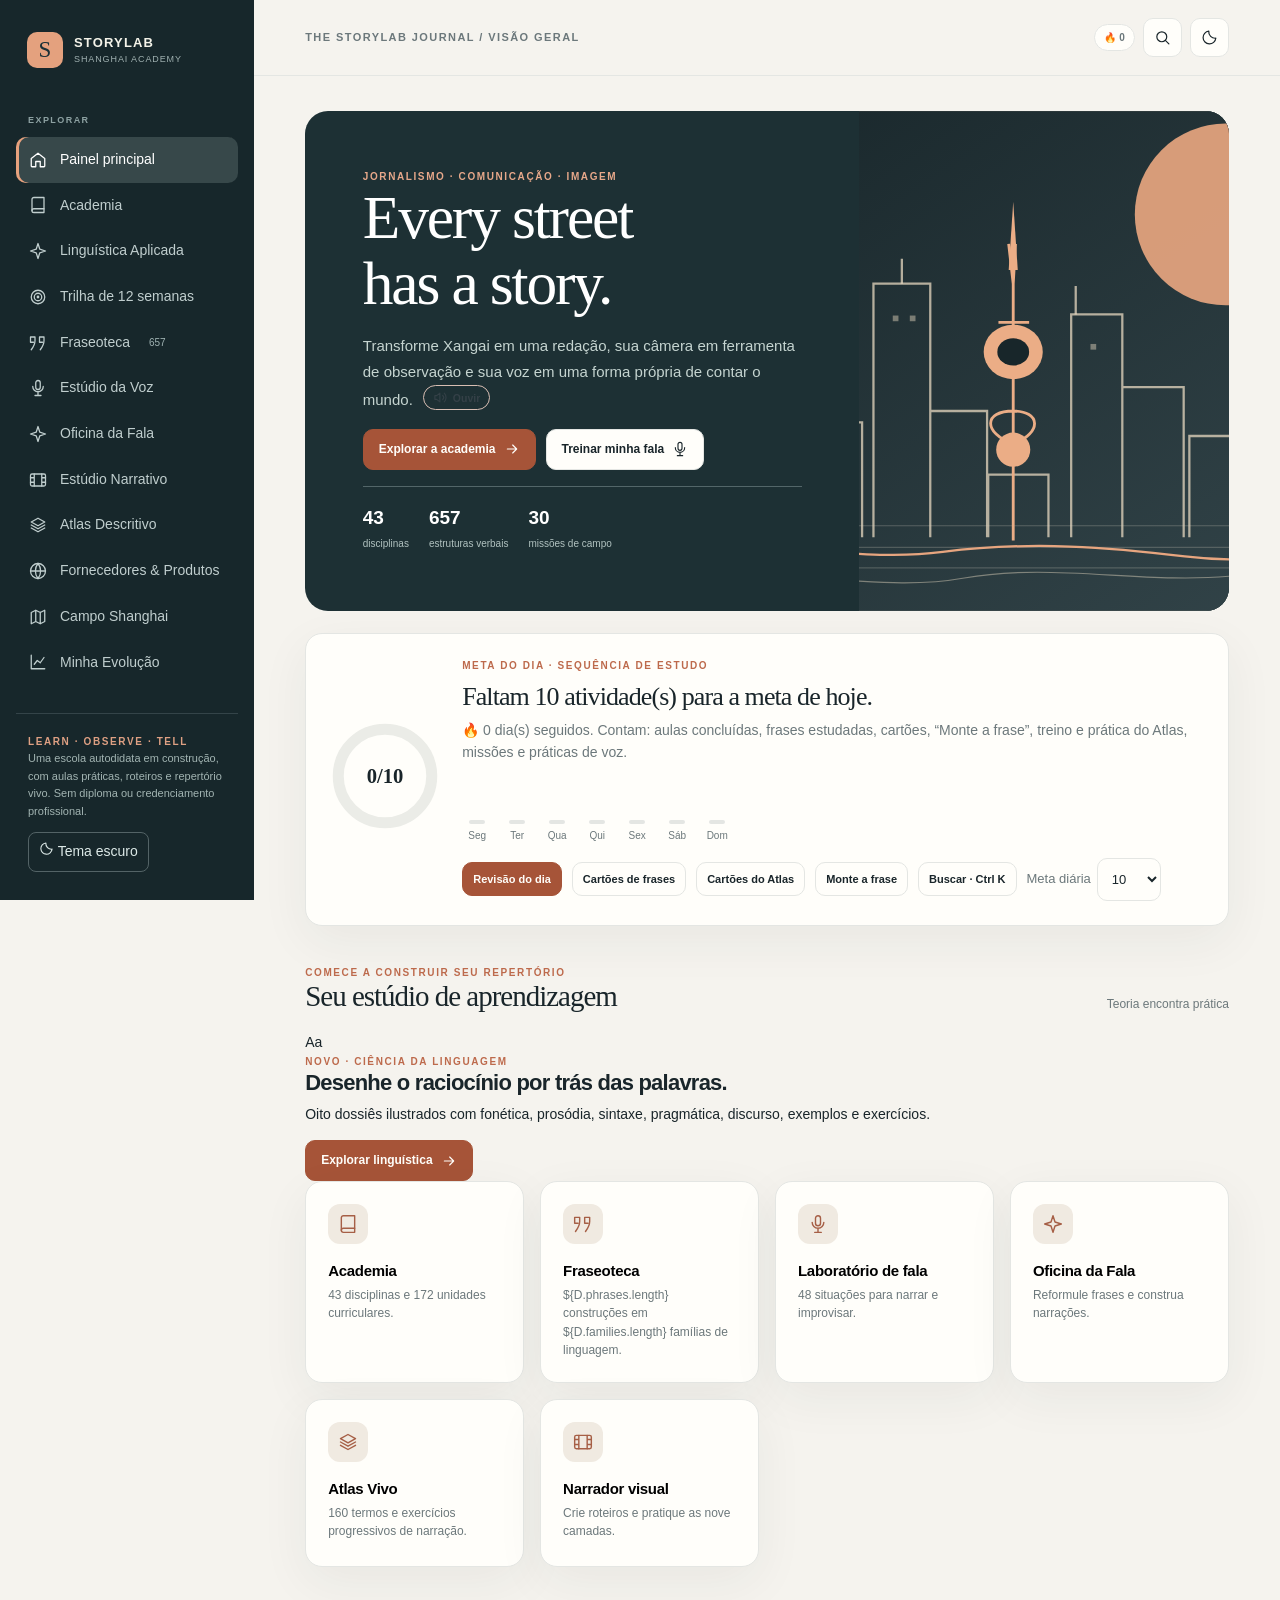
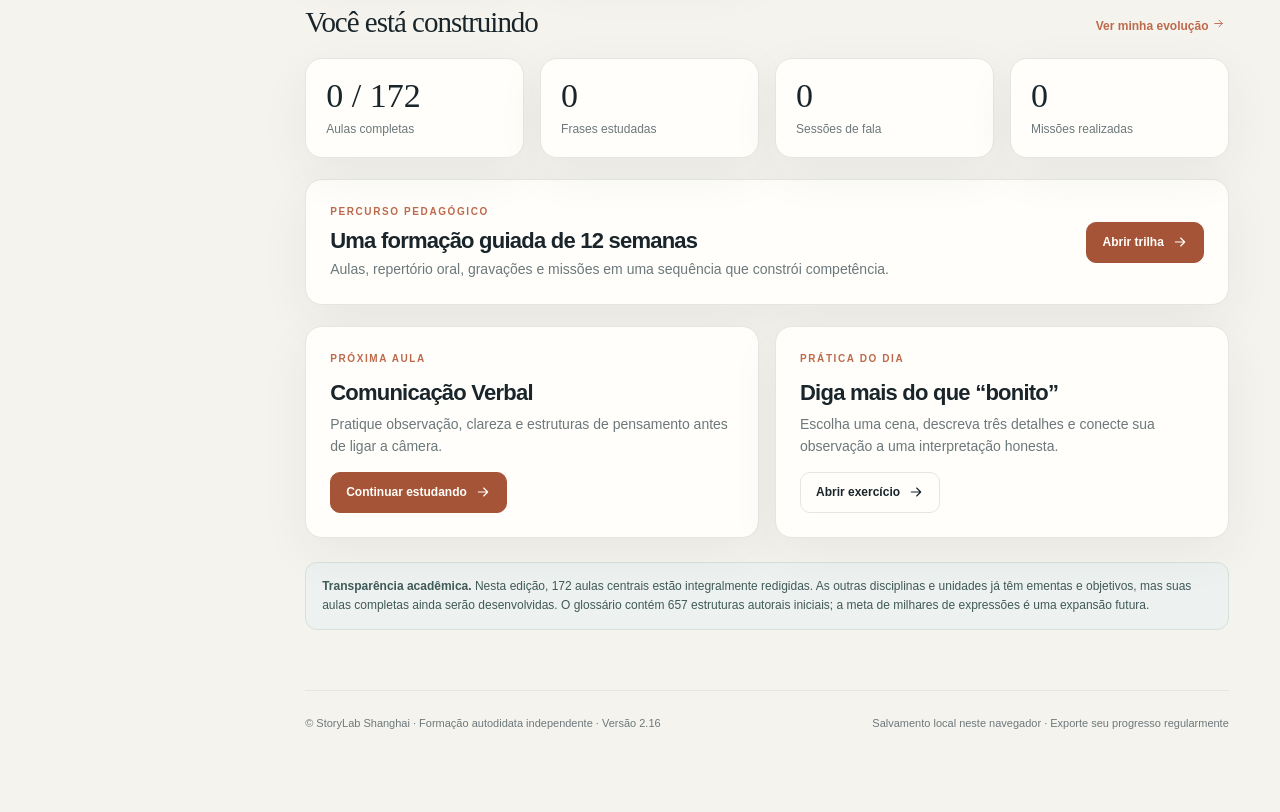
==== commit e4f63f11: "feat(trade): carregar caderno de campo antes da interface" ====
--- a/index.html
+++ b/index.html
@@ -35,6 +35,7 @@
   <script src="encaixes-data.js"></script>
   <script src="encaixes-engine.js"></script>
   <script src="trade-data.js"></script>
+  <script src="trade-field.js"></script>
   <script src="trade-hub.js"></script>
   <script src="audio-speech.js"></script>
   <script src="app.js"></script>
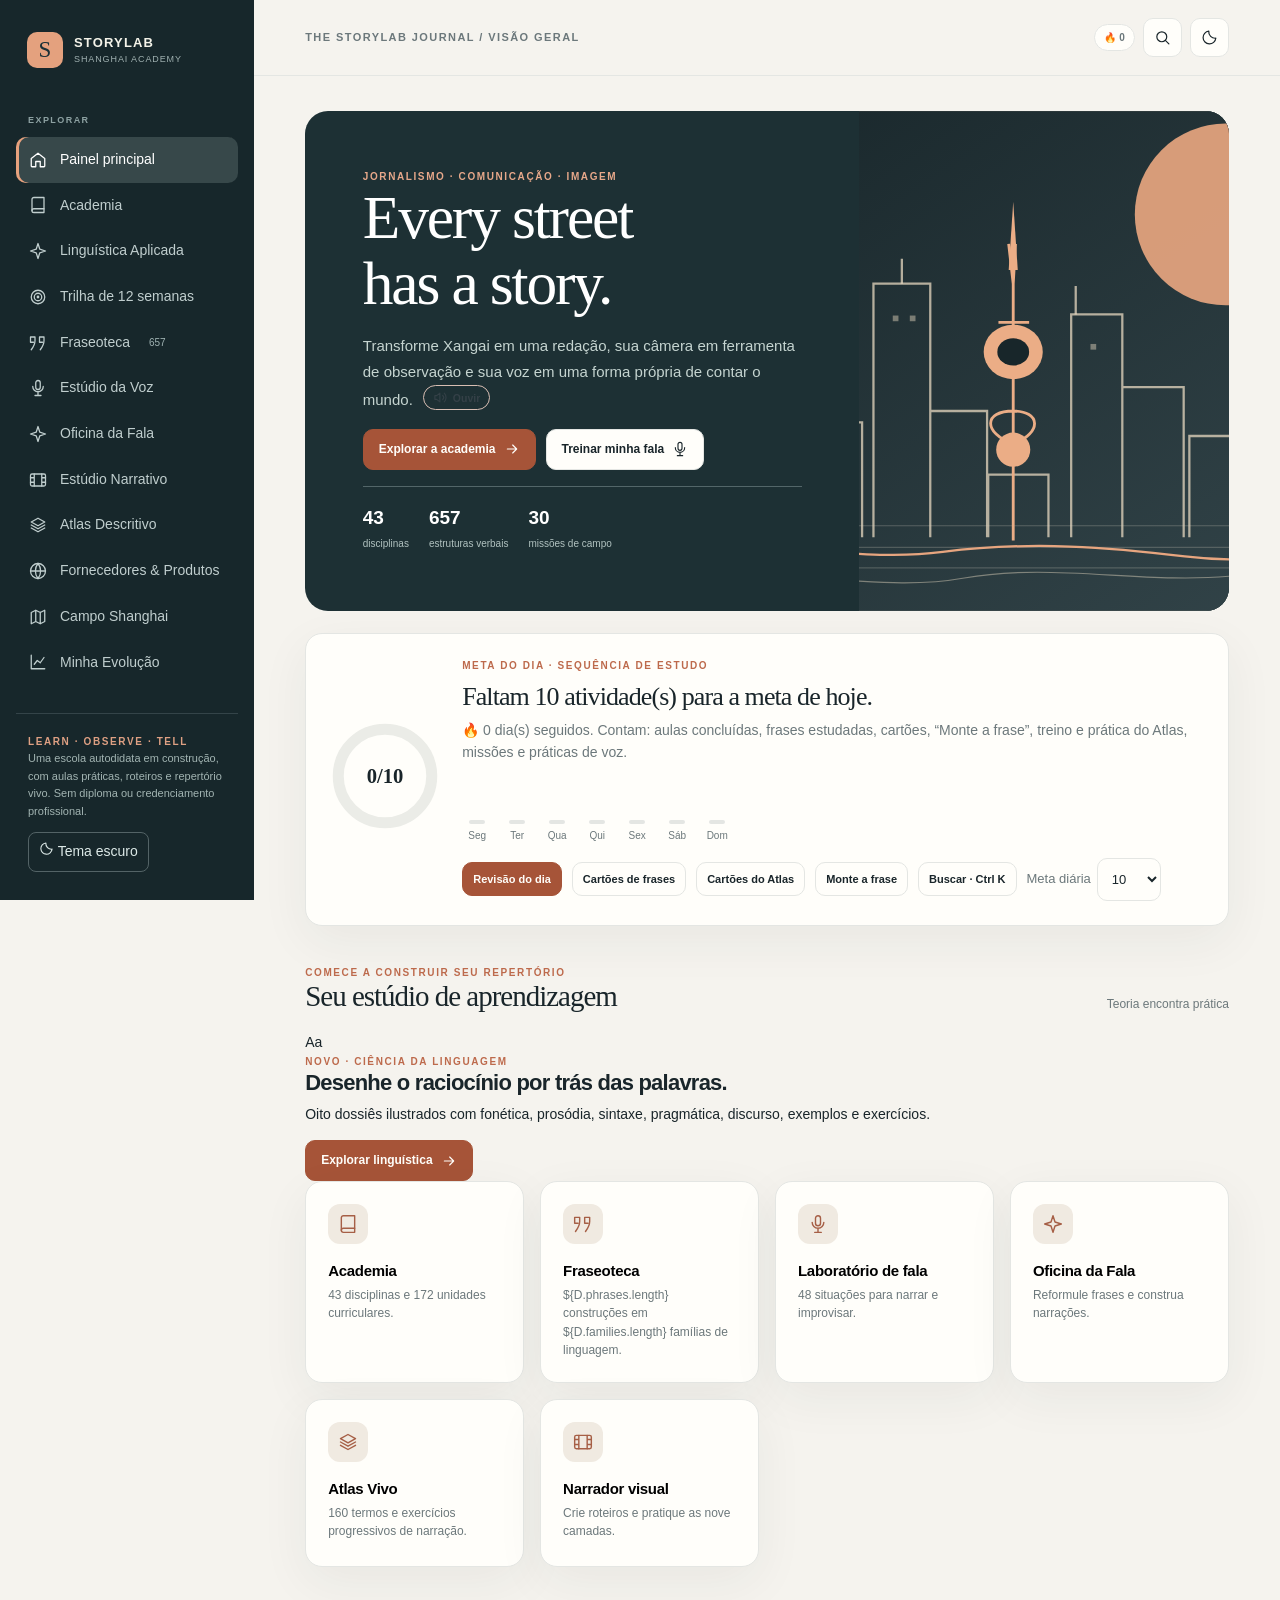
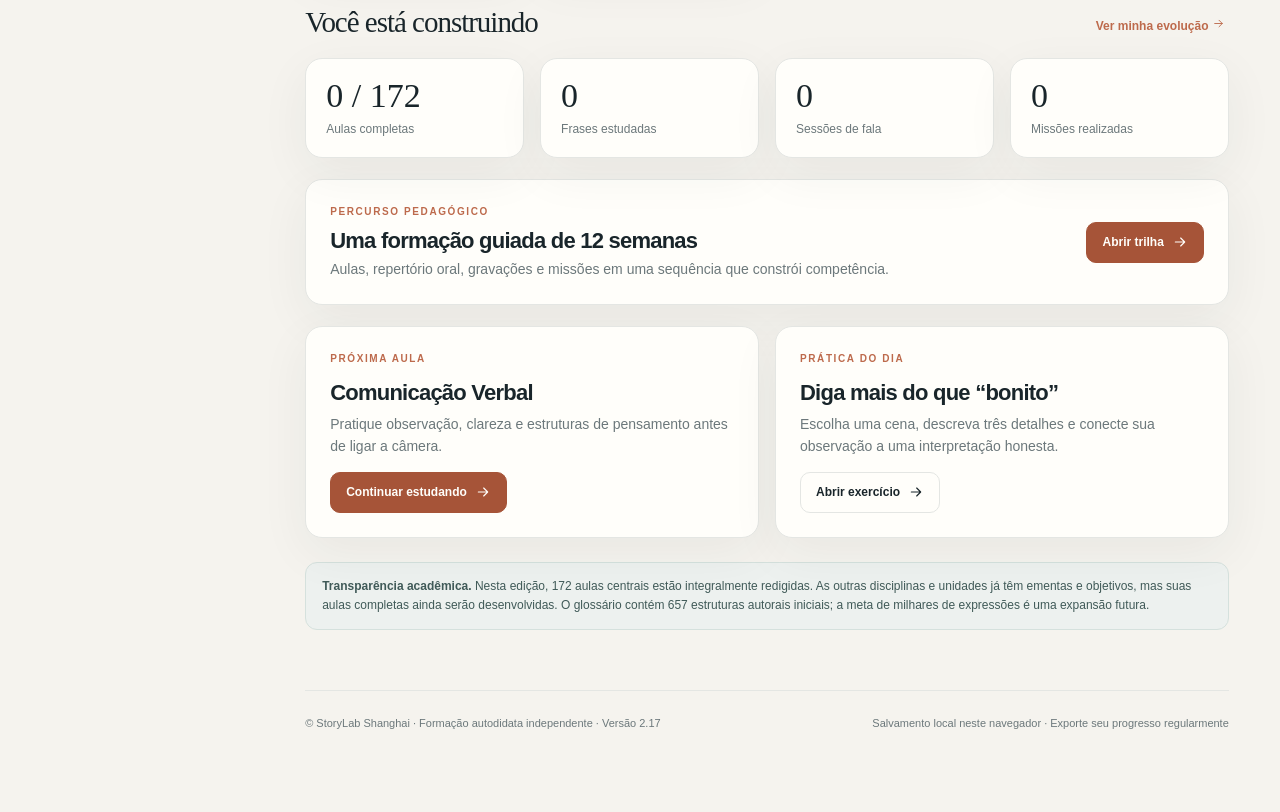
==== commit dc0e15a9: "build(trade): integrar academia e especializacoes index.html" ====
--- a/index.html
+++ b/index.html
@@ -35,6 +35,8 @@
   <script src="encaixes-data.js"></script>
   <script src="encaixes-engine.js"></script>
   <script src="trade-data.js"></script>
+  <script src="trade-academy-data.js"></script>
+  <script src="trade-academy.js"></script>
   <script src="trade-field.js"></script>
   <script src="trade-hub.js"></script>
   <script src="audio-speech.js"></script>
--- a/style.css
+++ b/style.css
@@ -823,3 +823,82 @@
 }
 @media(max-width:390px){.trade-lexicon-list{grid-template-columns:1fr}.trade-section-intro{display:block}.trade-count{display:none}}
 @media(prefers-reduced-motion:reduce){.trade-tab,.trade-action,.trade-training{transition:none}}
+
+
+/* v2.16 · Dossiês de campo — perguntas de visita e origem de evidências */
+.trade-tabs{grid-template-columns:repeat(4,minmax(0,1fr))}
+.trade-field{display:grid;gap:18px;min-width:0}
+.trade-field-top{display:flex;justify-content:space-between;align-items:end;gap:22px;
+ border:1px solid var(--line);border-radius:17px;padding:24px;background:var(--paper)}
+.trade-field-top>div:first-child{max-width:640px}
+.trade-field-top h2{font:normal clamp(25px,2.8vw,34px)/1.22 Georgia,serif;margin:8px 0}
+.trade-field-top p{font-size:13px;color:var(--ink2);line-height:1.75;margin:0}
+.trade-field-create{display:flex;flex-wrap:wrap;gap:8px;justify-content:flex-end}
+.trade-field-create .trade-action:first-child{background:var(--study-active);color:var(--study-on);border-color:var(--study-active)}
+.trade-field-list{display:flex;gap:8px;overflow-x:auto;padding:2px 0 7px;scrollbar-width:thin}
+.trade-field-list>.trade-action{flex:0 0 auto;min-width:150px;max-width:250px;display:flex;
+ flex-direction:column;align-items:flex-start;text-align:left;gap:3px;white-space:normal;line-height:1.45}
+.trade-field-list .trade-action small{font-weight:500;color:var(--muted);font-size:10px}
+.trade-field .trade-action.is-active{background:var(--study-soft);border-color:var(--study-active);color:var(--study-ink)}
+.trade-field-editor{display:grid;gap:20px;border:1px solid var(--line);border-radius:18px;
+ background:var(--paper);padding:clamp(18px,2.4vw,30px);min-width:0}
+.trade-field-editor-head{display:flex;justify-content:space-between;gap:18px;align-items:start}
+.trade-field-editor-head h3{font:normal clamp(23px,3vw,34px)/1.25 Georgia,serif;margin:8px 0}
+.trade-field-editor-head p{font-size:12px;color:var(--muted);margin:0}
+.trade-field-actions,.trade-field-prompt-actions,.trade-field-step-actions{display:flex;gap:8px;flex-wrap:wrap}
+.trade-field-danger{color:#a44b3c;border-color:#b87b70}
+[data-theme="dark"] .trade-field-danger{color:#ffb7aa;border-color:#965b55}
+.trade-field-meta{display:grid;grid-template-columns:1fr 1fr minmax(135px,.56fr);gap:12px}
+.trade-field-meta label,.trade-field-entry label,.trade-field-next label{display:grid;gap:8px;min-width:0;
+ font-size:10px;font-weight:800;letter-spacing:.055em;color:var(--muted);line-height:1.5}
+.trade-field-meta input,.trade-field-entry input,.trade-field-entry select,.trade-field-entry textarea,
+.trade-field-next textarea{width:100%;min-width:0;min-height:44px;border:1px solid var(--line);
+ border-radius:10px;background:var(--wash);color:var(--ink);padding:11px 13px;
+ font:500 13px/1.65 system-ui,sans-serif;letter-spacing:0;resize:vertical}
+.trade-field-meta input:focus-visible,.trade-field-entry input:focus-visible,.trade-field-entry select:focus-visible,
+.trade-field-entry textarea:focus-visible,.trade-field-next textarea:focus-visible{
+ outline:3px solid var(--focus);outline-offset:2px}
+.trade-field-dims{display:grid;grid-template-columns:repeat(4,minmax(0,1fr));gap:8px}
+.trade-field-dims .trade-action{width:100%;justify-content:flex-start;text-align:left;min-height:46px;
+ white-space:normal;font-size:11px;line-height:1.45;padding:9px 11px}
+.trade-field-dimension{min-width:0;display:grid;gap:16px;padding:23px;border-radius:15px;
+ border:1px solid var(--study-border);background:var(--wash)}
+.trade-field-dimension-head h4{font:normal 26px/1.25 Georgia,serif;margin:8px 0}
+.trade-field-dimension-head p{font-size:12px;color:var(--muted);margin:0}
+.trade-field-prompt{min-width:0;background:var(--paper);border-radius:13px;
+ border:1px solid var(--line);padding:19px 20px}
+.trade-field-prompt>p{font:normal clamp(18px,2.1vw,23px)/1.45 Georgia,serif;margin:11px 0 15px;color:var(--ink)}
+.trade-field-prompt>div:not(.trade-field-prompt-actions){font-size:13px;line-height:1.7;margin:9px 0;
+ color:var(--ink2);overflow-wrap:anywhere}
+.trade-field-prompt>div[lang="zh-CN"]{font-size:18px;color:var(--ink)}
+.trade-field-prompt strong{display:inline-block;min-width:33px;font:800 10px/1.3 system-ui,sans-serif;
+ letter-spacing:.1em;color:var(--study-ink);vertical-align:middle}
+.trade-field-prompt small{display:block;font:500 12px/1.6 system-ui,sans-serif;color:var(--muted);
+ padding-left:36px;margin-top:3px}
+.trade-field-prompt-actions{margin-top:15px;padding-top:14px;border-top:1px solid var(--line)}
+.trade-field-entry{display:grid;grid-template-columns:1fr 1fr;gap:12px}
+.trade-field-entry label:first-child{grid-column:1/-1}
+.trade-field-entry textarea{min-height:136px}
+.trade-field-caution{grid-column:1/-1;margin:0;font-size:11px;color:var(--muted);
+ line-height:1.7;padding:12px 14px;border-left:3px solid var(--study-border);background:var(--paper)}
+.trade-field-step-actions{justify-content:space-between}
+.trade-field-next{border-top:1px solid var(--line);padding-top:18px}
+.trade-field-privacy,.trade-field-limit{margin:0;color:var(--muted);font-size:11px;line-height:1.7}
+.trade-field-privacy{border-top:1px solid var(--line);padding-top:15px}
+@media(max-width:1150px){
+ .trade-field-top{flex-wrap:wrap}.trade-field-create{justify-content:flex-start}
+ .trade-field-meta{grid-template-columns:1fr 1fr}.trade-field-meta label:last-child{grid-column:1/-1}
+ .trade-field-dims{grid-template-columns:repeat(2,minmax(0,1fr))}
+}
+@media(max-width:690px){
+ .trade-tabs{grid-template-columns:repeat(2,minmax(0,1fr))}
+ .trade-field-top{padding:19px}.trade-field-create{width:100%;display:grid;grid-template-columns:1fr 1fr}
+ .trade-field-editor-head{display:grid}.trade-field-meta,.trade-field-entry{grid-template-columns:1fr}
+ .trade-field-meta label:last-child,.trade-field-entry label:first-child,.trade-field-caution{grid-column:1}
+ .trade-field-dimension{padding:15px}.trade-field-prompt{padding:15px}
+ .trade-field-dims .trade-action{font-size:10px}
+ .trade-field-step-actions>.trade-action{flex:1 1 135px}
+}
+@media(max-width:400px){
+ .trade-field-create{grid-template-columns:1fr}.trade-field-dims{grid-template-columns:1fr}
+}
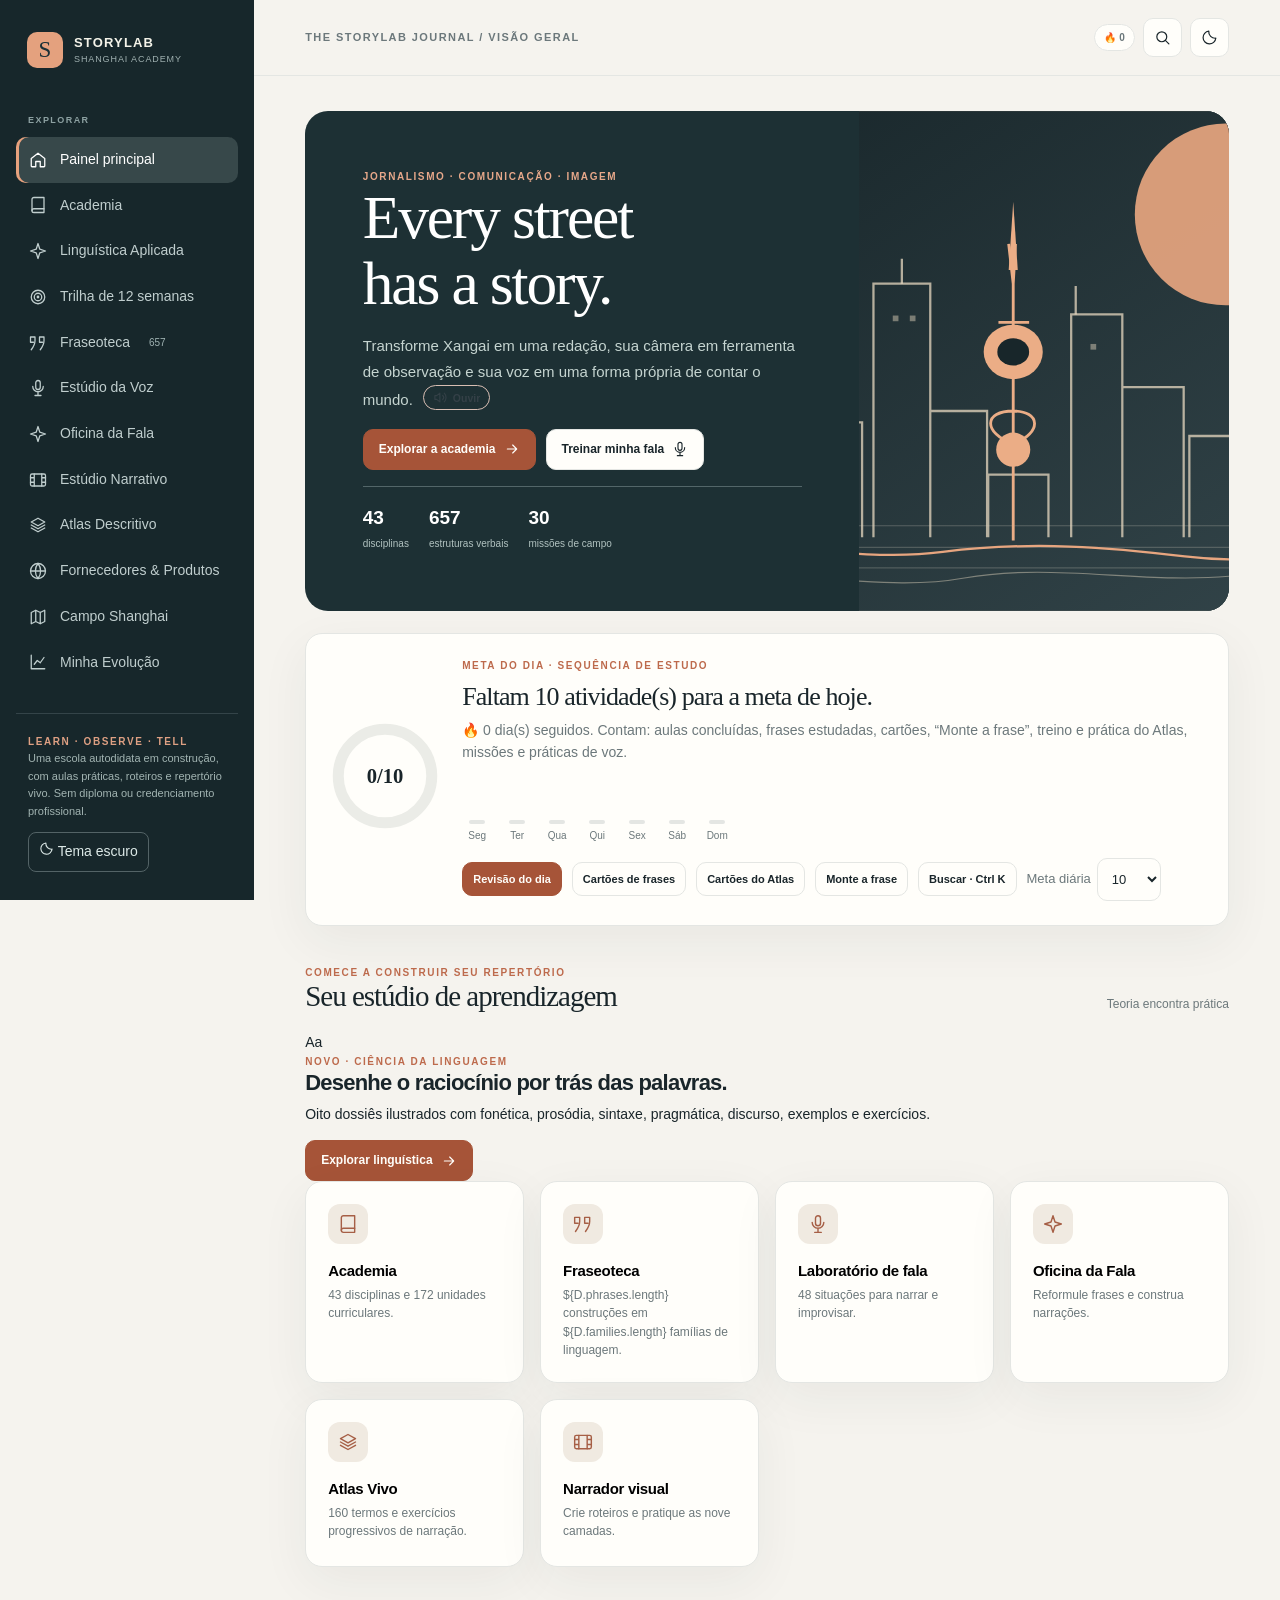
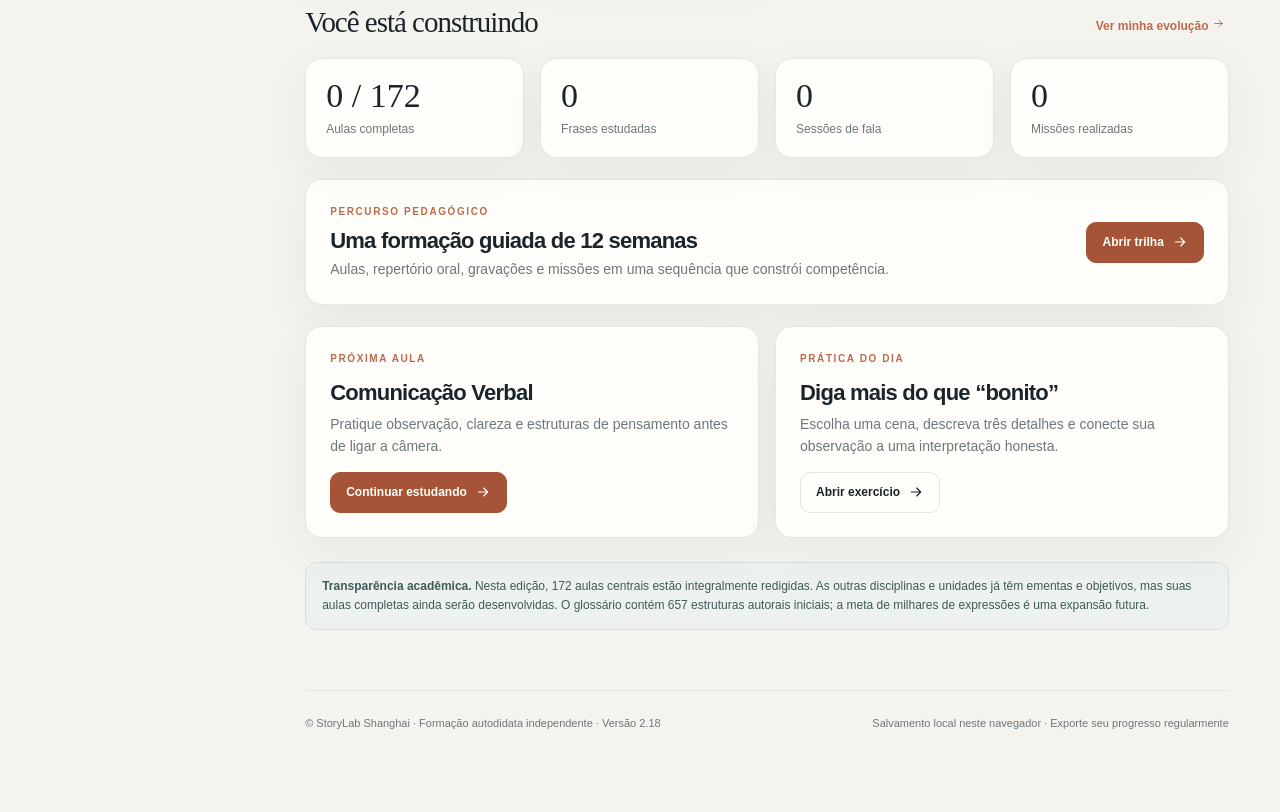
==== commit 2b53e358: "feat(trade): integrar v2.18 — index.html" ====
--- a/index.html
+++ b/index.html
@@ -37,6 +37,8 @@
   <script src="trade-data.js"></script>
   <script src="trade-academy-data.js"></script>
   <script src="trade-academy.js"></script>
+  <script src="trade-language-data.js"></script>
+  <script src="trade-tools.js"></script>
   <script src="trade-field.js"></script>
   <script src="trade-hub.js"></script>
   <script src="audio-speech.js"></script>
--- a/style.css
+++ b/style.css
@@ -902,3 +902,117 @@
 @media(max-width:400px){
  .trade-field-create{grid-template-columns:1fr}.trade-field-dims{grid-template-columns:1fr}
 }
+
+
+/* v2.17 · Academia interindustrial e Radar — editorial, acessível e multissetorial */
+.trade-tabs{grid-template-columns:repeat(3,minmax(0,1fr))}
+.trade-learning-hero{display:flex;justify-content:space-between;align-items:center;gap:24px;
+ padding:24px 26px;background:var(--paper);border:1px solid var(--line);border-radius:17px}
+.trade-learning-hero>div:first-child{max-width:780px}
+.trade-learning-hero h2{font:normal clamp(25px,3vw,37px)/1.2 Georgia,serif;letter-spacing:-.025em;margin:10px 0}
+.trade-learning-hero p{font-size:13px;line-height:1.85;color:var(--muted);margin:0}
+.trade-learning-stats{display:grid;justify-items:center;min-width:115px;padding:16px;
+ border-radius:12px;background:var(--study-soft);border:1px solid var(--study-border)}
+.trade-learning-stats strong{font:normal 29px/1.3 Georgia,serif;color:var(--study-ink)}
+.trade-learning-stats span{font-size:10px;color:var(--muted);text-align:center}
+.trade-academy,.trade-radar{display:grid;gap:16px;min-width:0}
+.trade-learning-layout,.trade-radar-grid{display:grid;grid-template-columns:minmax(210px,290px) minmax(0,1fr);
+ align-items:start;gap:15px}
+.trade-learning-syllabus,.trade-radar-sectors{display:grid;gap:8px;max-height:74vh;overflow:auto;
+ background:var(--paper);padding:12px;border:1px solid var(--line);border-radius:14px}
+.trade-academy-button{font:700 12px/1.5 system-ui,sans-serif;color:var(--study-ink);
+ border:1px solid var(--study-border);background:var(--paper);border-radius:10px;
+ padding:10px 14px;min-height:39px;text-align:center}
+.trade-academy-button:hover{background:var(--study-soft);border-color:var(--study-active)}
+.trade-academy-button:focus-visible{outline:3px solid var(--focus);outline-offset:3px}
+.trade-learning-chapter,.trade-radar-sector{display:grid;gap:5px;min-width:0;text-align:left;
+ width:100%;border:1px solid transparent;padding:14px;color:var(--ink);
+ background:transparent;border-radius:10px}
+.trade-learning-chapter small,.trade-radar-sector>span{font:800 9px/1.45 system-ui,sans-serif;
+ text-transform:uppercase;letter-spacing:.08em;color:var(--muted)}
+.trade-learning-chapter strong,.trade-radar-sector strong{font-size:12px;line-height:1.5}
+.trade-learning-chapter>span{font-size:10px;font-weight:650;color:var(--study-ink)}
+.trade-learning-chapter.is-active,.trade-radar-sector.is-active{border-color:var(--study-border);background:var(--study-soft)}
+.trade-radar-sector small{font-size:11px;line-height:1.65;font-weight:500;color:var(--muted)}
+.trade-learning-article,.trade-radar-detail{background:var(--paper);border:1px solid var(--line);
+ border-radius:16px;padding:clamp(17px,2.7vw,31px);min-width:0;display:grid;gap:23px}
+.trade-learning-heading h3,.trade-radar-heading h3{font:normal clamp(26px,3.4vw,42px)/1.23 Georgia,serif;
+ margin:12px 0 8px;letter-spacing:-.02em}
+.trade-learning-heading p,.trade-radar-heading p{font-size:14px;color:var(--muted);line-height:1.75;margin:0}
+.trade-learning-sections{display:grid;gap:22px}
+.trade-learning-section{display:grid;grid-template-columns:43px minmax(0,1fr);gap:14px;border-top:1px solid var(--line);padding-top:21px}
+.trade-learning-number{font:normal 21px/1.4 Georgia,serif;color:var(--study-ink)}
+.trade-learning-section h4{font:normal 22px/1.3 Georgia,serif;margin:0 0 9px}
+.trade-learning-section p{margin:0;font-size:13px;line-height:1.85;color:var(--ink2)}
+.trade-learning-example{margin-top:12px;border-left:3px solid var(--study-border);
+ padding:11px 15px;background:var(--wash);border-radius:0 9px 9px 0}
+.trade-learning-example small{font-size:9px;letter-spacing:.11em;font-weight:800;color:var(--study-ink)}
+.trade-learning-example p{margin-top:4px;font-size:12px}
+.trade-learning-vocabulary,.trade-learning-case,.trade-learning-quiz,.trade-learning-language,.trade-radar-lenses,
+.trade-radar-proof,.trade-radar-connected,.trade-radar-dossier{border:1px solid var(--line);
+ border-radius:13px;padding:18px;min-width:0}
+.trade-learning-vocabulary>div{margin-top:13px;display:grid;grid-template-columns:repeat(3,minmax(0,1fr));gap:8px}
+.trade-learning-vocabulary>div>div{display:grid;gap:6px;background:var(--wash);padding:12px;border-radius:9px}
+.trade-learning-vocabulary strong{font-size:12px;line-height:1.45}
+.trade-learning-vocabulary small{color:var(--muted);font-size:11px;line-height:1.5}
+.trade-learning-case{background:var(--wash);display:grid;gap:12px}
+.trade-learning-case h4,.trade-learning-quiz h4{font:normal 22px/1.3 Georgia,serif;margin:8px 0 0}
+.trade-learning-case-row{display:grid;grid-template-columns:115px 1fr;gap:10px;border-top:1px solid var(--line);padding-top:12px}
+.trade-learning-case-row>span{font-size:9px;font-weight:800;letter-spacing:.09em;color:var(--muted)}
+.trade-learning-case-row p{font-size:12px;line-height:1.75;margin:0}
+.trade-learning-case-row.is-conclusion{border-left:3px solid var(--study-border);padding-left:12px}
+.trade-learning-options{margin-top:16px;display:grid;gap:8px}
+.trade-learning-option{text-align:left;white-space:normal;color:var(--ink2)}
+.trade-learning-option.is-selected{border-color:var(--study-active);background:var(--study-soft)}
+.trade-learning-option.is-correct{border-color:var(--study-border);font-weight:850}
+.trade-learning-feedback,.trade-learning-hint{font-size:12px;line-height:1.75;color:var(--ink2);margin:12px 0 0}
+.trade-learning-feedback{background:var(--study-soft);padding:12px;border-radius:9px}
+.trade-learning-language{background:var(--wash);display:grid;gap:10px}
+.trade-learning-language p{font-size:14px;line-height:1.65;margin:0;overflow-wrap:anywhere}
+.trade-learning-language .trade-learning-chinese{font-size:19px}
+.trade-learning-chinese small{display:block;font:500 12px/1.6 system-ui,sans-serif;margin-top:5px;color:var(--muted)}
+.trade-learning-actions{display:flex;gap:8px;flex-wrap:wrap;margin-top:5px}
+.trade-learning-footer{display:flex;justify-content:space-between;align-items:center;gap:12px;border-top:1px solid var(--line);padding-top:15px}
+.trade-learning-footer>span{color:var(--muted);font-size:10px;line-height:1.6;max-width:370px}
+.trade-academy-button.is-primary{background:var(--study-active);color:var(--study-on);border-color:var(--study-active)}
+.trade-academy-button.is-done{background:var(--study-soft)}
+.trade-radar-lenses>div{display:grid;grid-template-columns:repeat(2,minmax(0,1fr));gap:9px;margin-top:14px}
+.trade-radar-lenses section{display:flex;gap:11px;align-items:start;padding:12px;border:1px solid var(--line);
+ border-radius:10px;background:var(--wash)}
+.trade-radar-lenses section>span{font:normal 18px/1.5 Georgia,serif;color:var(--study-ink)}
+.trade-radar-lenses h4{font-size:12px;line-height:1.5;margin:0 0 4px}
+.trade-radar-lenses p,.trade-radar-proof p,.trade-radar-dossier p{font-size:12px;line-height:1.75;color:var(--ink2);margin:0}
+.trade-radar-proof{background:var(--study-soft);border-color:var(--study-border)}
+.trade-radar-proof strong{font-size:13px;display:block;margin-bottom:6px}
+.trade-radar-connected{display:flex;justify-content:space-between;gap:15px;align-items:center}
+.trade-radar-connected>div{display:grid;gap:8px}
+.trade-radar-connected strong{font:normal 19px/1.4 Georgia,serif}
+.trade-radar-dossier{display:grid;gap:12px;background:var(--wash)}
+.trade-radar-dossier>div{display:flex;gap:8px;flex-wrap:wrap}
+.trade-field-meta select{width:100%;min-width:0;min-height:44px;border:1px solid var(--line);
+ border-radius:10px;background:var(--wash);color:var(--ink);padding:10px;font-size:12px}
+.trade-field-specialization{padding:16px;border:1px solid var(--study-border);border-radius:12px;background:var(--study-soft)}
+.trade-field-specialization p{font-size:12px;line-height:1.75;margin:9px 0;color:var(--ink2)}
+.trade-field-specialization strong{font-size:12px}
+@media(max-width:1050px){
+ .trade-learning-layout,.trade-radar-grid{grid-template-columns:minmax(190px,240px) minmax(0,1fr)}
+ .trade-learning-vocabulary>div{grid-template-columns:1fr}
+}
+@media(max-width:780px){
+ .trade-learning-layout,.trade-radar-grid{grid-template-columns:1fr}
+ .trade-learning-syllabus,.trade-radar-sectors{display:flex;max-height:none;overflow:auto;gap:8px;padding:9px;scrollbar-width:thin}
+ .trade-learning-chapter,.trade-radar-sector{flex:0 0 205px}
+ .trade-learning-hero{padding:20px}
+ .trade-radar-lenses>div{grid-template-columns:1fr}
+}
+@media(max-width:580px){
+ .trade-tabs{grid-template-columns:repeat(2,minmax(0,1fr));gap:7px}
+ .trade-tab{font-size:11px;min-height:47px}
+ .trade-learning-hero{display:grid;gap:15px}
+ .trade-learning-stats{justify-self:start}
+ .trade-learning-section{grid-template-columns:30px minmax(0,1fr);gap:9px}
+ .trade-learning-case-row{grid-template-columns:1fr;gap:5px}
+ .trade-radar-connected,.trade-learning-footer{display:grid;justify-items:start}
+ .trade-learning-article,.trade-radar-detail{gap:18px}
+ .trade-learning-section h4{font-size:19px}
+}
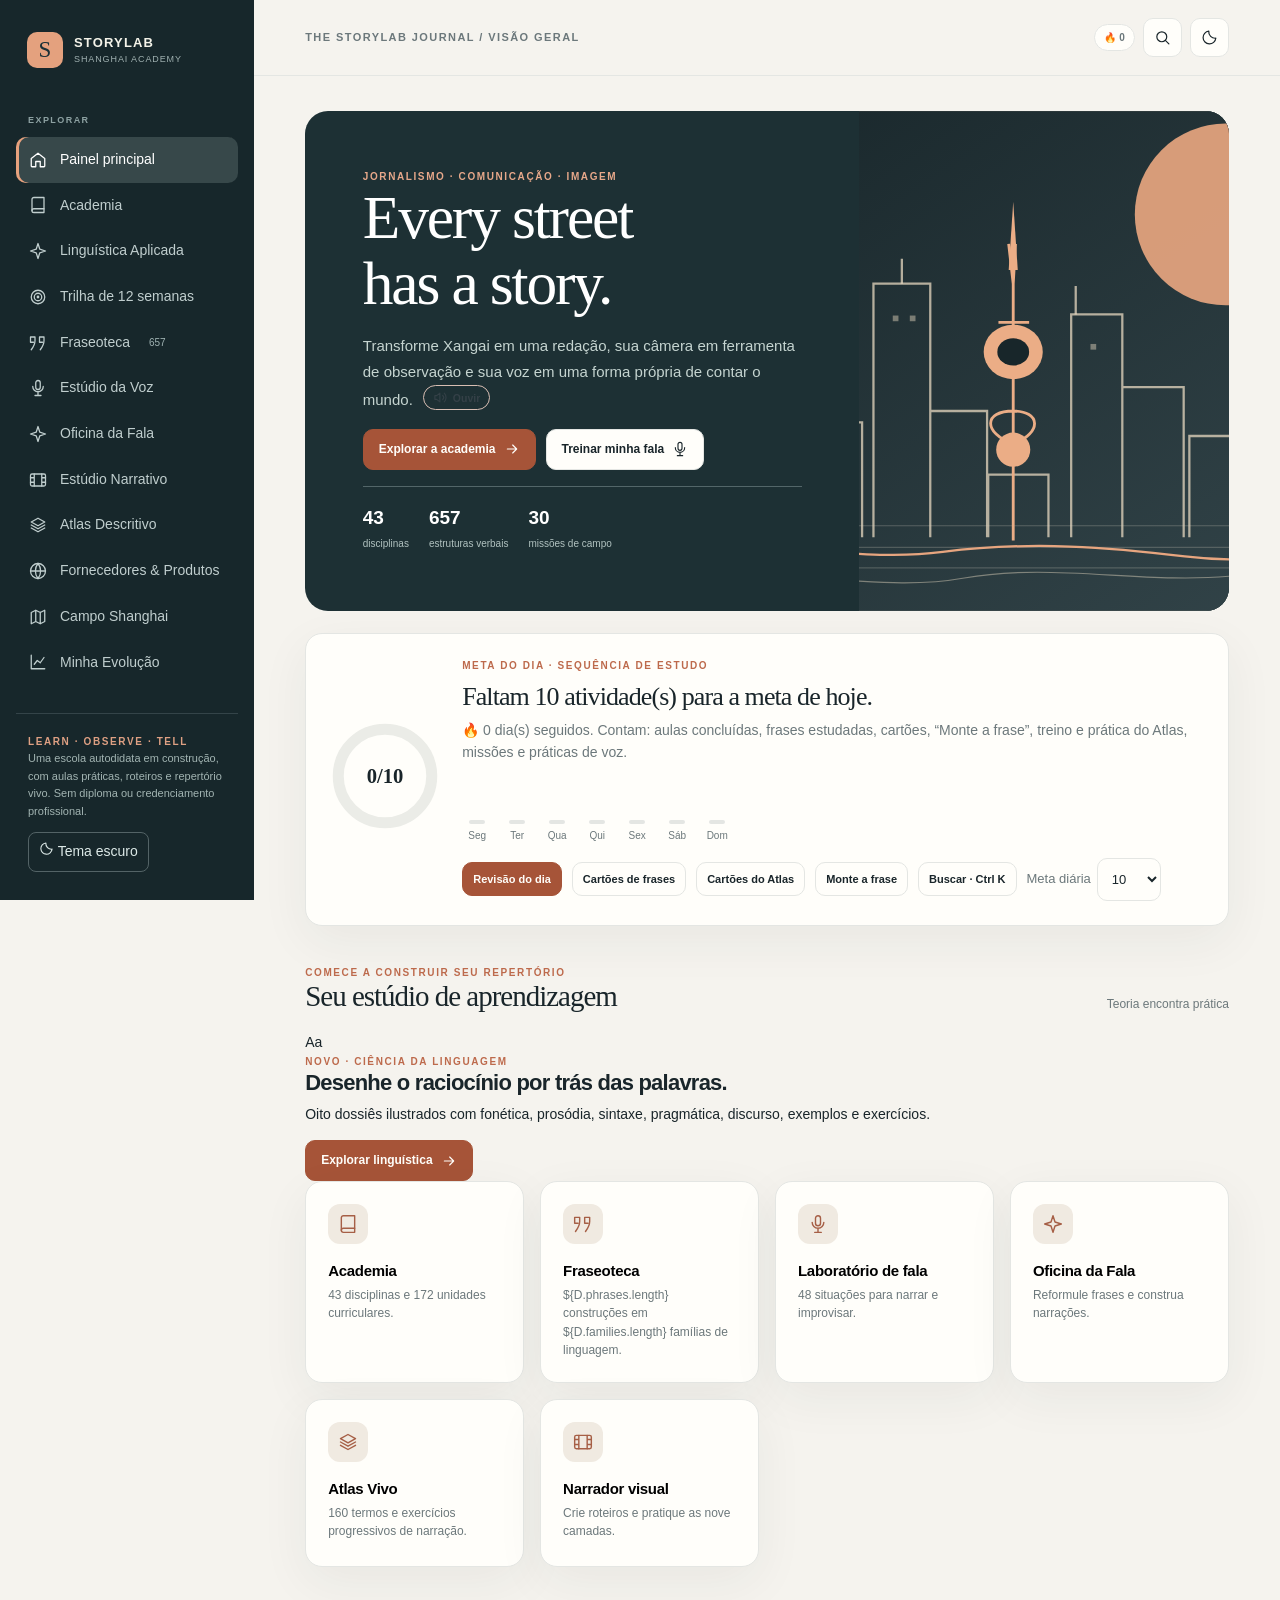
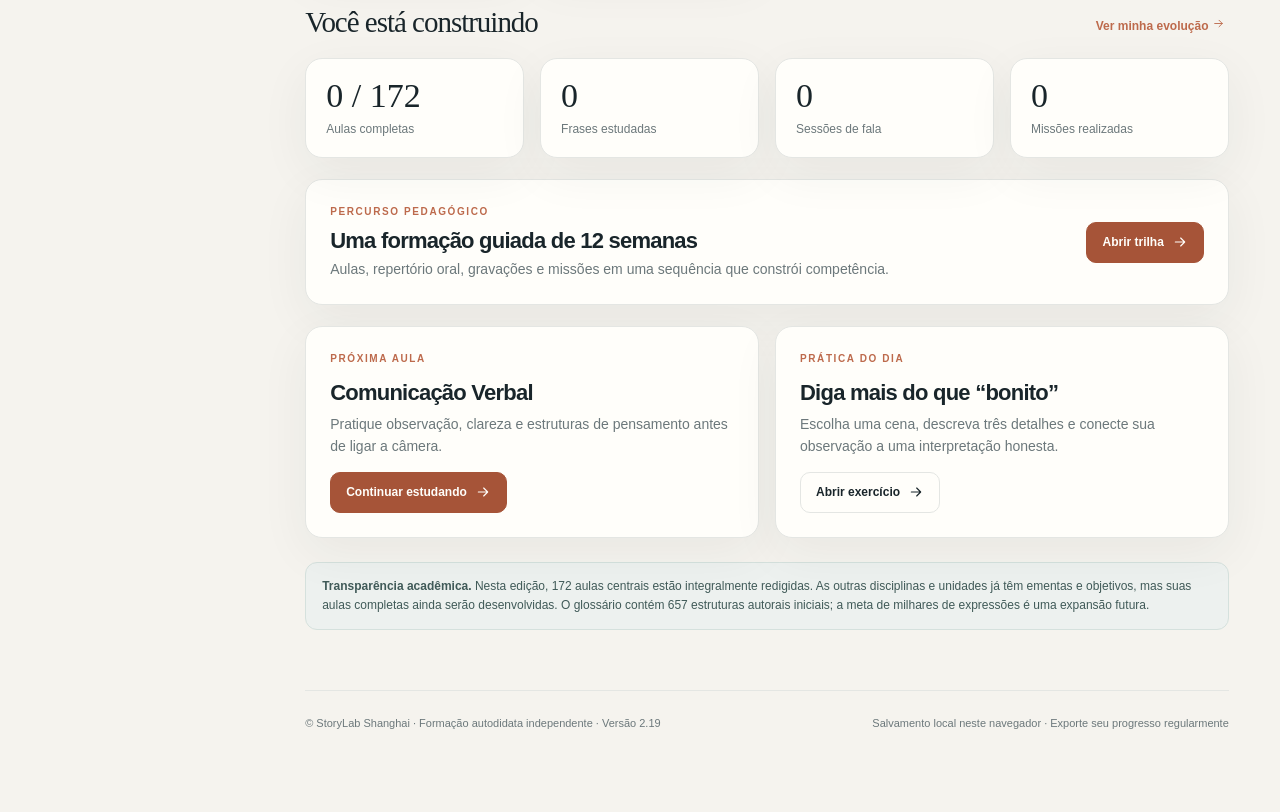
==== commit 085e9b82: "build(atlas): integrar pilares e diagramas v2.20 index.html" ====
--- a/index.html
+++ b/index.html
@@ -37,6 +37,10 @@
   <script src="trade-data.js"></script>
   <script src="trade-academy-data.js"></script>
   <script src="trade-academy.js"></script>
+  <script src="trade-object-data.js"></script>
+  <script src="trade-object.js"></script>
+  <script src="trade-precision-data.js"></script>
+  <script src="trade-precision.js"></script>
   <script src="trade-language-data.js"></script>
   <script src="trade-tools.js"></script>
   <script src="trade-field.js"></script>
--- a/style.css
+++ b/style.css
@@ -1016,3 +1016,485 @@
  .trade-learning-article,.trade-radar-detail{gap:18px}
  .trade-learning-section h4{font-size:19px}
 }
+
+
+/* StoryLab v2.18 — Navegação clara, laboratório, comparação e protocolo de visita */
+.trade-tab-groups{display:grid;grid-template-columns:1.23fr .95fr .95fr;gap:10px;align-items:stretch}
+.trade-tab-group{min-width:0;border:1px solid var(--line);border-radius:14px;background:var(--paper);padding:12px}
+.trade-tab-group-name{display:block;color:var(--muted);font-size:9px;font-weight:850;letter-spacing:.13em;margin:0 0 9px 2px}
+.trade-tab-groups .trade-tabs{display:grid;grid-template-columns:repeat(2,minmax(0,1fr));gap:6px}
+.trade-tab-groups .trade-tab{min-height:42px;padding:10px 9px;font-size:11px}
+.tt-root{display:grid;gap:15px;min-width:0}
+.tt-hero{display:flex;align-items:center;justify-content:space-between;gap:23px;
+ background:var(--paper);border:1px solid var(--line);border-radius:16px;padding:24px}
+.tt-hero>div:first-child{max-width:780px;min-width:0}
+.tt-hero h2{font:normal clamp(25px,2.6vw,38px)/1.18 Georgia,serif;letter-spacing:-.025em;margin:10px 0}
+.tt-hero p{font-size:13px;line-height:1.8;color:var(--muted);margin:0}
+.tt-metrics{display:flex;gap:8px;flex-wrap:wrap}
+.tt-stat{min-width:95px;display:grid;gap:6px;justify-items:center;padding:13px;
+ background:var(--study-soft);border:1px solid var(--study-border);border-radius:11px}
+.tt-stat strong{font:normal 25px/1 Georgia,serif;color:var(--study-ink)}
+.tt-stat span{font-size:10px;font-weight:680;color:var(--muted);text-align:center;line-height:1.4}
+.tt-tools{display:flex;gap:9px;align-items:end;flex-wrap:wrap;padding:3px 0}
+.tt-search{display:grid;gap:7px;flex:1 1 195px;min-width:0;font-size:10px;
+ font-weight:850;color:var(--muted);letter-spacing:.06em}
+.tt-search input,.tt-search select,.tt-compare-choices select{min-width:0;min-height:44px;
+ width:100%;background:var(--paper);border:1px solid var(--line);border-radius:10px;
+ padding:10px 12px;color:var(--ink);font-size:12px;letter-spacing:0}
+.tt-btn{min-height:40px;display:inline-flex;align-items:center;justify-content:center;
+ padding:10px 14px;background:var(--paper);color:var(--study-ink);
+ border:1px solid var(--study-border);border-radius:9px;font-size:12px;
+ font-weight:750;line-height:1.35;cursor:pointer}
+.tt-btn:hover{background:var(--study-soft);border-color:var(--study-active)}
+.tt-btn:focus-visible,.tt-search input:focus-visible,.tt-search select:focus-visible,
+.tt-compare-choices select:focus-visible,.tt-check input:focus-visible{outline:3px solid var(--focus);outline-offset:3px}
+.tt-btn.is-primary,.tt-btn.is-active{background:var(--study-active);color:var(--study-on);border-color:var(--study-active)}
+.tt-filter{flex:0 1 auto;min-height:44px}
+.tt-language-grid{display:grid;grid-template-columns:minmax(220px,285px) minmax(0,1fr);gap:14px;align-items:start}
+.tt-patterns{display:grid;gap:7px;max-height:740px;overflow:auto;scrollbar-width:thin;
+ background:var(--paper);border:1px solid var(--line);border-radius:14px;padding:10px}
+.tt-pattern{text-align:left;display:grid;justify-items:start;align-content:center;gap:5px;
+ border-color:transparent;color:var(--ink);width:100%;white-space:normal}
+.tt-pattern.is-active{background:var(--study-soft);border-color:var(--study-border)}
+.tt-pattern span{font-size:9px;color:var(--muted);font-weight:800;text-transform:uppercase;letter-spacing:.07em}
+.tt-pattern strong{font-size:16px}
+.tt-pattern small{color:var(--muted);font-size:11px}
+.tt-pattern em{color:var(--study-ink);font-style:normal;font-size:10px}
+.tt-pattern-detail{min-width:0;display:grid;gap:17px;padding:clamp(16px,2.5vw,28px);
+ background:var(--paper);border:1px solid var(--line);border-radius:15px}
+.tt-pattern-head h3{font:normal clamp(29px,3.4vw,43px)/1.25 Georgia,serif;margin:8px 0}
+.tt-pattern-head p{color:var(--muted);font-size:12px;margin:0}
+.tt-origin{border-radius:11px;padding:15px 17px;background:var(--wash);border:1px solid var(--line)}
+.tt-origin small,.tt-rule small,.tt-trap small,.tt-translation small{color:var(--muted);font-size:10px;font-weight:800;letter-spacing:.08em}
+.tt-origin p{font:normal 20px/1.4 Georgia,serif;margin:8px 0 0}
+.tt-syntax{display:grid;grid-template-columns:1fr 1fr 1fr;gap:14px;align-items:stretch;
+ background:var(--study-soft);border:1px solid var(--study-border);
+ padding:17px;border-radius:13px;position:relative}
+.tt-syntax-node{position:relative;display:grid;gap:10px;align-content:center;
+ text-align:center;background:var(--paper);border:1px solid var(--line);border-radius:10px;
+ min-height:90px;padding:12px 8px;min-width:0}
+.tt-syntax-node:not(:last-child):after{content:'→';font-size:18px;line-height:24px;font-weight:900;
+ color:var(--study-ink);position:absolute;right:-18px;top:calc(50% - 12px);z-index:1;
+ background:var(--study-soft);width:20px;text-align:center}
+.tt-syntax-node small{font-size:9px;letter-spacing:.08em;font-weight:800;color:var(--muted)}
+.tt-syntax-node strong{font:normal clamp(12px,1.5vw,17px)/1.5 Georgia,serif;color:var(--ink);overflow-wrap:anywhere}
+.tt-syntax-node:nth-child(2){border-color:var(--study-active)}
+.tt-translation{display:grid;grid-template-columns:1fr 1fr;gap:10px}
+.tt-translation>div{min-width:0;display:flex;flex-direction:column;align-items:flex-start;gap:10px;
+ border:1px solid var(--line);border-radius:11px;padding:16px}
+.tt-translation p{font-size:16px;line-height:1.7;margin:0;overflow-wrap:anywhere}
+.tt-translation [lang="zh-CN"] p{font-size:20px}
+.tt-translation em{font-size:12px;font-style:normal;color:var(--muted);line-height:1.7}
+.tt-translation .tt-btn{margin-top:auto}
+.tt-rule,.tt-trap{background:var(--wash);border-radius:11px;padding:15px 17px;border:1px solid var(--line)}
+.tt-trap{border-left:3px solid var(--study-border)}
+.tt-rule p,.tt-trap p{color:var(--ink2);font-size:13px;line-height:1.8;margin:7px 0 0}
+.tt-detail-actions,.tt-review>div{display:flex;flex-wrap:wrap;gap:8px}
+.tt-conceal{display:grid;justify-items:start;gap:12px;padding:24px;
+ border:1px dashed var(--study-border);border-radius:12px;background:var(--study-soft)}
+.tt-conceal p{font-size:14px;line-height:1.7;margin:0}
+.tt-review{border-top:1px solid var(--line);padding-top:17px;display:grid;gap:8px}
+.tt-review>strong{font-size:14px}
+.tt-review p,.tt-review-hint,.tt-next{color:var(--muted);font-size:11px;line-height:1.7;margin:0}
+.tt-next{border-top:1px solid var(--line);padding-top:12px}
+.tt-start-empty{padding:27px;background:var(--paper);border:1px dashed var(--study-border);
+ border-radius:14px;display:grid;justify-items:start;gap:13px}
+.tt-start-empty h3{font:normal 26px/1.2 Georgia,serif;margin:0}
+.tt-start-empty p{max-width:700px;color:var(--muted);font-size:13px;line-height:1.8;margin:0}
+.tt-compare-choices{display:grid;grid-template-columns:1fr 1fr auto;gap:10px;align-items:end}
+.tt-compare-choices label{display:grid;gap:7px;min-width:0;color:var(--muted);font-size:10px;font-weight:850;letter-spacing:.06em}
+.tt-compare-alert{background:var(--study-soft);border-left:3px solid var(--study-border);
+ padding:13px;color:var(--ink2);font-size:12px;line-height:1.65;margin:0}
+.tt-compare-summary{display:flex;gap:8px}
+.tt-compare-table{border-radius:14px;border:1px solid var(--line);overflow:hidden;background:var(--paper)}
+.tt-compare-row{display:grid;grid-template-columns:minmax(140px,.8fr) repeat(2,minmax(0,1fr));
+ border-bottom:1px solid var(--line)}
+.tt-compare-row:last-child{border-bottom:0}
+.tt-compare-row>div{padding:15px;min-width:0;border-right:1px solid var(--line)}
+.tt-compare-row>div:last-child{border-right:0}
+.tt-compare-header{background:var(--study-soft);color:var(--study-ink);font-size:11px;font-weight:850;line-height:1.5}
+.tt-compare-dimension{display:grid;gap:6px;align-content:start}
+.tt-compare-dimension>small{font-size:10px;color:var(--muted);font-weight:800}
+.tt-compare-dimension strong{font-size:12px}
+.tt-compare-dimension span{font-size:11px;color:var(--muted);line-height:1.6}
+.tt-compare-cell{display:grid;align-content:start;gap:10px}
+.tt-compare-cell p{font-size:12px;line-height:1.75;white-space:pre-wrap;overflow-wrap:anywhere;margin:0}
+.tt-compare-cell small{font-size:10px;line-height:1.6;color:var(--muted);overflow-wrap:anywhere}
+.tt-basis{justify-self:start;padding:5px 8px;border:1px solid var(--line);
+ border-radius:20px;font-size:10px;font-weight:750;color:var(--ink2)}
+.tt-compare-cell.is-gap{background:var(--wash)}
+.tt-compare-legal{font-size:11px;color:var(--muted);line-height:1.7;margin:0}
+.tt-visit-progress{display:grid;gap:4px;min-width:150px}
+.tt-visit-progress strong{font:normal 25px/1 Georgia,serif;color:var(--study-ink)}
+.tt-visit-progress span{font-size:10px;color:var(--muted)}
+.tt-progressbar{height:7px;width:100%;border-radius:10px;overflow:hidden;background:var(--line)}
+.tt-progressbar span{display:block;height:100%;background:var(--study-active);border-radius:inherit}
+.tt-phase-tabs{display:grid;grid-template-columns:repeat(4,minmax(0,1fr));gap:8px}
+.tt-phase{text-align:left;display:grid;justify-items:start;gap:5px;min-width:0}
+.tt-phase span{font:normal 21px/1 Georgia,serif}
+.tt-phase strong{font-size:12px}
+.tt-phase small{font-size:10px;opacity:.8}
+.tt-phase.is-active{background:var(--study-active);color:var(--study-on)}
+.tt-visit-body{display:grid;gap:19px;padding:clamp(17px,2.5vw,30px);border-radius:15px;
+ border:1px solid var(--line);background:var(--paper)}
+.tt-visit-heading h3{font:normal clamp(23px,3vw,33px)/1.3 Georgia,serif;margin:8px 0}
+.tt-visit-heading p{font-size:12px;line-height:1.7;color:var(--muted);margin:0}
+.tt-checklist{display:grid;gap:8px}
+.tt-check{display:flex;align-items:start;gap:13px;border:1px solid var(--line);
+ border-radius:11px;padding:15px;min-width:0;cursor:pointer;background:var(--wash)}
+.tt-check.is-done{background:var(--study-soft);border-color:var(--study-border)}
+.tt-check input{margin:2px 0 0;flex:none;width:19px;height:19px;accent-color:var(--study-active)}
+.tt-check span{display:grid;gap:6px;min-width:0}
+.tt-check strong{font-size:13px;line-height:1.6}
+.tt-check small{font-size:10px;color:var(--muted)}
+.tt-visit-next{display:flex;justify-content:space-between;gap:14px;align-items:center;
+ border-top:1px solid var(--line);padding-top:16px}
+.tt-visit-next p{font-size:12px;line-height:1.7;margin:5px 0}
+@media(max-width:1100px){
+ .trade-tab-groups{grid-template-columns:1fr 1fr}
+ .trade-tab-group:first-child{grid-column:1/-1}
+ .trade-tab-group:first-child .trade-tabs{grid-template-columns:repeat(4,minmax(0,1fr))}
+ .tt-language-grid{grid-template-columns:minmax(190px,225px) minmax(0,1fr)}
+ .tt-hero{align-items:flex-start;flex-wrap:wrap}
+}
+@media(max-width:760px){
+ .tt-language-grid{grid-template-columns:1fr}
+ .tt-patterns{display:flex;max-height:none;overflow-x:auto;gap:8px}
+ .tt-pattern{flex:0 0 195px;max-width:195px}
+ .tt-syntax-node{min-height:75px}
+ .tt-compare-choices{grid-template-columns:1fr 1fr}
+ .tt-compare-choices>.tt-btn{grid-column:1/-1}
+ .tt-phase-tabs{grid-template-columns:repeat(2,minmax(0,1fr))}
+}
+@media(max-width:560px){
+ .trade-tab-groups{grid-template-columns:1fr}
+ .trade-tab-group:first-child{grid-column:auto}
+ .trade-tab-group:first-child .trade-tabs{grid-template-columns:repeat(2,minmax(0,1fr))}
+ .tt-hero{padding:19px}
+ .tt-metrics{width:100%}
+ .tt-stat{flex:1 1 95px}
+ .tt-tools{align-items:stretch}
+ .tt-filter{flex:1 1 130px}
+ .tt-translation{grid-template-columns:1fr}
+ .tt-syntax{grid-template-columns:1fr;gap:18px}
+ .tt-syntax-node:not(:last-child):after{content:'↓';right:calc(50% - 10px);top:auto;bottom:-20px}
+ .tt-compare-choices{grid-template-columns:1fr}
+ .tt-compare-choices>.tt-btn{grid-column:auto}
+ .tt-compare-row{grid-template-columns:minmax(80px,.75fr) repeat(2,minmax(0,1fr))}
+ .tt-compare-row>div{padding:9px}
+ .tt-compare-cell p{font-size:11px}
+ .tt-basis{font-size:9px}
+ .tt-compare-dimension span{display:none}
+ .tt-visit-next{display:grid}
+}
+@media(prefers-reduced-motion:reduce){.tt-btn{transition:none}}
+
+
+/* Modelos visuais semânticos, específicos por capítulo e por indústria */
+.trade-concept-map{margin:0;display:grid;gap:15px;background:var(--study-soft);
+ border:1px solid var(--study-border);border-radius:13px;padding:19px;min-width:0}
+.trade-concept-map figcaption{display:grid;gap:6px}
+.trade-concept-map figcaption p{margin:0;color:var(--ink2);font-size:12px;line-height:1.6}
+.trade-concept-flow{display:flex;gap:22px;align-items:stretch;min-width:0}
+.trade-concept-step{position:relative;flex:1 1 0;min-width:0;display:grid;align-content:center;
+ gap:7px;padding:15px 12px;background:var(--paper);border:1px solid var(--line);
+ border-radius:10px;text-align:center}
+.trade-concept-step:not(:last-child):after{content:'→';position:absolute;right:-22px;top:calc(50% - 14px);
+ width:22px;color:var(--study-ink);font:900 23px/1.3 system-ui,sans-serif}
+.trade-concept-step>span{font-size:10px;letter-spacing:.12em;color:var(--study-ink);font-weight:850}
+.trade-concept-step strong{font:normal clamp(13px,1.6vw,18px)/1.35 Georgia,serif;overflow-wrap:anywhere}
+.trade-concept-step small{color:var(--muted);font-size:10px;line-height:1.55}
+.trade-concept-note{margin:0;font-size:10px;line-height:1.65;color:var(--muted)}
+@media(max-width:750px){
+ .trade-concept-flow{flex-direction:column;gap:19px}
+ .trade-concept-step:not(:last-child):after{content:'↓';right:calc(50% - 11px);top:auto;bottom:-22px}
+}
+@media print{
+ .tt-patterns,.trade-learning-syllabus,.trade-radar-sectors,.trade-tab-groups{max-height:none;overflow:visible}
+ .trade-concept-map,.tt-syntax,.tt-compare-table{-webkit-print-color-adjust:exact;print-color-adjust:exact}
+}
+
+
+/* StoryLab v2.19 · Atlas Universal da Coisa e Estúdio de Descrição
+   Tratar o objeto antes da indústria: escopo editorial e navegação acessível. */
+.trade-tab-groups{grid-template-columns:1.36fr .94fr .94fr}
+.trade-tab-group:first-child .trade-tabs{grid-template-columns:repeat(2,minmax(0,1fr))}
+.to-root{display:grid;gap:17px;min-width:0}
+.to-hero{display:flex;align-items:center;justify-content:space-between;gap:24px;
+ background:linear-gradient(135deg,#1b3431,#2f413d);color:#f5f1e8;
+ border-radius:18px;padding:clamp(20px,2.5vw,30px);min-width:0}
+.to-hero>div:first-child{max-width:800px}
+.to-hero .trade-kicker{color:#c7dbcb}
+.to-hero h2{font:normal clamp(27px,3.3vw,44px)/1.17 Georgia,serif;
+ letter-spacing:-.027em;margin:10px 0}
+.to-hero p{font-size:13px;line-height:1.8;color:#d4e2d9;margin:0}
+.to-hero-metrics{min-width:160px;display:grid;gap:8px;justify-items:center;
+ background:#ffffff12;border:1px solid #80988b;border-radius:13px;padding:20px 15px;text-align:center}
+.to-hero-metrics strong{font:normal 37px/1 Georgia,serif}
+.to-hero-metrics span{font-size:10px;color:#e5ebdf;line-height:1.45}
+.to-axes{display:grid;gap:12px;border:1px solid var(--line);border-radius:14px;
+ background:var(--paper);padding:17px;min-width:0}
+.to-axis-scroll{display:flex;gap:7px;overflow-x:auto;scrollbar-width:thin;padding:2px 2px 9px}
+.to-btn{border:1px solid var(--study-border);border-radius:9px;min-height:40px;
+ padding:9px 12px;background:var(--paper);color:var(--study-ink);
+ font-size:12px;font-weight:730;line-height:1.4;cursor:pointer}
+.to-btn:hover{background:var(--study-soft);border-color:var(--study-active)}
+.to-btn:focus-visible,.to-search input:focus-visible,.to-studio-form input:focus-visible,
+.to-studio-form select:focus-visible,.to-studio-form textarea:focus-visible{outline:3px solid var(--focus);outline-offset:3px}
+.to-axis{flex:0 0 auto;white-space:nowrap;padding:10px 13px}
+.to-btn.is-active,.to-add.is-active{background:var(--study-active);color:var(--study-on);border-color:var(--study-active)}
+.to-search{display:grid;gap:8px;color:var(--muted);font-size:10px;
+ font-weight:850;letter-spacing:.07em}
+.to-search input{height:48px;width:100%;background:var(--paper);color:var(--ink);
+ padding:12px 16px;border:1px solid var(--line);border-radius:11px;font:500 13px/1.4 system-ui,sans-serif;letter-spacing:0}
+.to-main{display:grid;grid-template-columns:minmax(210px,315px) minmax(0,1fr);gap:14px;align-items:start;min-width:0}
+.to-index{display:grid;gap:6px;padding:10px;max-height:715px;overflow-y:auto;scrollbar-width:thin;
+ background:var(--paper);border:1px solid var(--line);border-radius:14px}
+.to-index-item{width:100%;text-align:left;display:grid;justify-items:start;gap:4px;
+ border:1px solid transparent;min-height:72px;padding:10px 13px;color:var(--ink);background:transparent}
+.to-index-item span{color:var(--muted);font-size:9px;letter-spacing:.06em;text-transform:uppercase}
+.to-index-item strong{font-size:16px}
+.to-index-item small{font-size:11px;color:var(--muted)}
+.to-index-item.is-active{background:var(--study-soft);border-color:var(--study-border)}
+.to-definition{min-width:0;display:grid;gap:17px;padding:clamp(17px,2.4vw,29px);
+ border:1px solid var(--line);border-radius:15px;background:var(--paper)}
+.to-definition-head{display:flex;align-items:center;justify-content:space-between;gap:12px}
+.to-definition-head>span:last-child{font-size:10px;font-weight:800;color:var(--muted)}
+.to-definition h3{font:normal clamp(31px,3.7vw,50px)/1.12 Georgia,serif;letter-spacing:-.03em;margin:0}
+.to-translation{display:grid;grid-template-columns:1fr 1fr;gap:10px}
+.to-translation>div{display:grid;align-content:start;justify-items:start;gap:8px;
+ background:var(--wash);border:1px solid var(--line);border-radius:11px;padding:15px;min-width:0}
+.to-translation small,.to-meaning small,.to-observation small,.to-question small{
+ font:800 10px/1.5 system-ui,sans-serif;letter-spacing:.1em;color:var(--muted)}
+.to-translation strong{font:normal clamp(16px,2vw,23px)/1.35 Georgia,serif;overflow-wrap:anywhere}
+.to-translation [lang="zh-CN"] strong{font-size:24px}
+.to-translation em{font:normal 12px/1.6 system-ui,sans-serif;color:var(--muted)}
+.to-translation .to-btn{margin-top:7px}
+.to-meaning,.to-observation,.to-question{padding:18px;border-radius:12px;
+ border:1px solid var(--line);background:var(--wash)}
+.to-meaning{background:var(--study-soft);border-color:var(--study-border)}
+.to-meaning p,.to-observation p,.to-question p{margin:8px 0 0;font-size:14px;line-height:1.85}
+.to-question{border-left:3px solid var(--study-active)}
+.to-question p{font:normal 20px/1.45 Georgia,serif}
+.to-detail-actions{display:flex;flex-wrap:wrap;gap:8px}
+.to-contrast-section{display:grid;gap:16px;border:1px solid var(--line);
+ padding:clamp(18px,2.6vw,28px);border-radius:15px;background:var(--paper)}
+.to-contrast-head{display:flex;justify-content:space-between;align-items:start;gap:13px}
+.to-contrast-head h3{font:normal 29px/1.25 Georgia,serif;margin:7px 0}
+.to-contrast-head p{font-size:13px;color:var(--muted);margin:0;line-height:1.65}
+.to-contrast-head>span{font-size:11px;font-weight:800;color:var(--study-ink);white-space:nowrap}
+.to-contrast-display{display:grid;grid-template-columns:1fr 50px 1fr;gap:10px;align-items:center}
+.to-contrast-display>div{min-width:0;text-align:center;display:grid;place-items:center;min-height:104px;
+ padding:17px;background:var(--study-soft);border:1px solid var(--study-border);
+ border-radius:12px;font:normal clamp(20px,2.6vw,33px)/1.3 Georgia,serif;overflow-wrap:anywhere}
+.to-contrast-display>span{text-align:center;color:var(--study-ink);font:normal 30px/1 Georgia,serif}
+.to-contrast-reading{border-left:3px solid var(--study-border);padding:4px 0 4px 16px}
+.to-contrast-reading strong{font-size:14px}
+.to-contrast-reading p{font-size:13px;color:var(--ink2);margin:8px 0 0;line-height:1.85}
+.to-contrast-actions{display:flex;justify-content:space-between;gap:10px;flex-wrap:wrap}
+.to-guideline{display:grid;grid-template-columns:repeat(4,minmax(0,1fr));gap:9px}
+.to-guideline>div{display:grid;gap:7px;border:1px solid var(--line);border-radius:11px;
+ background:var(--paper);padding:15px;align-content:start}
+.to-guideline>div strong{font:normal 19px/1.2 Georgia,serif}
+.to-guideline>div span{font-size:11px;color:var(--muted);line-height:1.65}
+.to-guideline>.trade-kicker{grid-column:1/-1}
+.to-studio-grid{display:grid;grid-template-columns:minmax(285px,.84fr) minmax(0,1.16fr);gap:15px;align-items:start}
+.to-studio-form,.to-script{display:grid;gap:17px;min-width:0;background:var(--paper);
+ border:1px solid var(--line);border-radius:16px;padding:clamp(16px,2.2vw,25px)}
+.to-studio-form-head h3,.to-script-head h3{font:normal 27px/1.3 Georgia,serif;margin:6px 0}
+.to-studio-form>label,.to-studio-form .to-form-row label,.to-measure-grid label{display:grid;gap:7px;
+ color:var(--muted);font-size:10px;font-weight:850;letter-spacing:.055em;line-height:1.5;min-width:0}
+.to-studio-form input,.to-studio-form textarea,.to-studio-form select{min-height:43px;min-width:0;width:100%;
+ padding:11px 12px;background:var(--wash);border:1px solid var(--line);
+ border-radius:9px;color:var(--ink);font:500 12px/1.6 system-ui,sans-serif;letter-spacing:0}
+.to-studio-form textarea{resize:vertical;min-height:90px}
+.to-form-row{display:grid;grid-template-columns:1fr 1fr;gap:10px}
+.to-measures{display:grid;gap:13px;border-top:1px solid var(--line);border-bottom:1px solid var(--line);padding:18px 0}
+.to-measures>div:first-child p{font-size:12px;color:var(--muted);line-height:1.7;margin:8px 0 0}
+.to-measure-grid{display:grid;grid-template-columns:repeat(2,minmax(0,1fr));gap:12px}
+.to-measure-grid label span{display:grid;grid-template-columns:minmax(0,1fr) 72px;gap:5px}
+.to-measure-grid label select{padding:9px 6px}
+.to-studio-attributes{display:grid;gap:12px}
+.to-studio-attributes>div:first-child p{font-size:12px;color:var(--muted);line-height:1.7;margin:8px 0 0}
+.to-selected,.to-studio-links{display:flex;flex-wrap:wrap;gap:8px}
+.to-selected .to-btn{background:var(--study-soft)}
+.to-empty-traits{padding:13px;background:var(--wash);border:1px dashed var(--line);
+ border-radius:10px;color:var(--muted);font-size:12px;line-height:1.7;margin:0}
+.to-script-head{display:flex;align-items:start;justify-content:space-between;gap:16px}
+.to-script-head p{font-size:12px;line-height:1.7;color:var(--muted);margin:0}
+.to-script-head .to-btn{flex:none}
+.to-script-frames{display:grid;gap:12px}
+.to-frame{display:grid;grid-template-columns:54px minmax(0,1fr);gap:12px;padding:20px;
+ background:var(--wash);border:1px solid var(--line);border-radius:13px;min-width:0}
+.to-frame-index{font:normal 28px/1.15 Georgia,serif;color:var(--study-ink)}
+.to-frame h4{font:normal 21px/1.3 Georgia,serif;margin:7px 0 15px}
+.to-frame-shot,.to-frame-voice{padding:12px 14px;border-radius:9px;border:1px solid var(--line);background:var(--paper);margin-top:9px}
+.to-frame-voice{background:var(--study-soft);border-color:var(--study-border)}
+.to-frame-shot small,.to-frame-voice small{color:var(--muted);font-size:9px;font-weight:800;letter-spacing:.1em}
+.to-frame-shot p,.to-frame-voice p{font-size:12px;line-height:1.8;color:var(--ink2);margin:8px 0 0;overflow-wrap:anywhere}
+.to-frame-voice p{font:normal 15px/1.7 Georgia,serif;color:var(--ink)}
+.to-script-disclaimer{color:var(--muted);font-size:11px;line-height:1.75;margin:0}
+@media(max-width:1170px){
+ .trade-tab-groups{grid-template-columns:1fr 1fr}
+ .trade-tab-group:first-child{grid-column:1/-1}
+ .trade-tab-group:first-child .trade-tabs{grid-template-columns:repeat(5,minmax(0,1fr))}
+ .to-studio-grid{grid-template-columns:1fr}
+}
+@media(max-width:760px){
+ .to-main{display:flex;flex-direction:column-reverse}
+ .to-definition{width:100%}
+ .to-index{display:flex;flex-direction:row;max-height:none;max-width:100%;width:100%;overflow-x:auto}
+ .to-index-item{flex:0 0 180px}
+ .to-guideline{grid-template-columns:1fr 1fr}
+ .to-hero{flex-wrap:wrap}
+ .to-hero-metrics{min-width:0;display:flex;align-items:center;gap:11px;padding:12px}
+ .to-hero-metrics strong{font-size:29px}
+}
+@media(max-width:580px){
+ .trade-tab-groups{grid-template-columns:1fr}
+ .trade-tab-group:first-child{grid-column:auto}
+ .trade-tab-group:first-child .trade-tabs{grid-template-columns:repeat(2,minmax(0,1fr))}
+ .to-hero{padding:20px 18px}
+ .to-translation{grid-template-columns:1fr}
+ .to-contrast-display{grid-template-columns:1fr 32px 1fr;gap:5px}
+ .to-contrast-display>div{min-height:85px;font-size:21px;padding:9px}
+ .to-contrast-display>span{font-size:24px}
+ .to-form-row{grid-template-columns:1fr}
+ .to-frame{grid-template-columns:35px minmax(0,1fr);padding:13px;gap:7px}
+ .to-frame-index{font-size:23px}
+ .to-script-head{display:grid}
+ .to-script-head .to-btn{justify-self:start}
+}
+@media(max-width:370px){.to-guideline{grid-template-columns:1fr}.to-measure-grid{grid-template-columns:1fr}}
+
+/* Seleção direta do universo de objetos e conexão com o Estúdio */
+.to-between-actions{display:flex;gap:13px;align-items:center;flex-wrap:wrap;
+ background:var(--study-soft);border:1px solid var(--study-border);border-radius:12px;padding:13px 17px}
+.to-between-actions>.to-btn{background:var(--study-active);color:var(--study-on);border-color:var(--study-active)}
+.to-between-actions>span{font-size:11px;color:var(--ink2);line-height:1.6}
+.to-presets{display:grid;gap:12px;border:1px solid var(--line);border-radius:14px;
+ padding:16px;background:var(--paper)}
+.to-presets p{font-size:12px;color:var(--muted);line-height:1.6;margin:6px 0 0}
+.to-presets>div:last-child{display:flex;gap:7px;flex-wrap:wrap}
+.to-preset{font-size:11px;min-height:36px}
+
+
+/* v2.20 — Da observação à palavra: hierarquia editorial da descrição universal */
+.trade-refined-navigation{display:grid;gap:10px;min-width:0}
+.trade-primary,.trade-extras{border:1px solid var(--line);background:var(--paper);border-radius:15px;padding:14px 16px;min-width:0}
+.trade-primary-tabs{display:grid;grid-template-columns:repeat(5,minmax(0,1fr));gap:8px;margin-top:10px}
+.trade-primary-tabs .trade-tab{min-width:0;min-height:53px;padding:10px 8px;font-size:12px;font-weight:750;white-space:normal;line-height:1.4}
+.trade-primary-tabs .trade-tab.active{background:var(--study-active);color:var(--study-on)}
+.trade-extras summary{display:flex;align-items:center;gap:10px;flex-wrap:wrap;cursor:pointer;font-size:12px;font-weight:800;color:var(--study-ink)}
+.trade-extras summary span{font-size:11px;color:var(--muted);font-weight:500}
+.trade-secondary-groups{display:grid;grid-template-columns:repeat(3,minmax(0,1fr));gap:13px;margin-top:15px}
+.trade-secondary-group{min-width:0;display:grid;align-content:start;gap:9px;padding:11px;background:var(--wash);border-radius:10px}
+.trade-secondary-group>div{display:grid;gap:6px}
+.trade-secondary-group .trade-tab{font-size:11px;min-height:38px;width:100%;text-align:left}
+.precision-root{display:grid;gap:16px;min-width:0}
+.precision-heading{padding:clamp(17px,2.4vw,27px);background:var(--paper);border:1px solid var(--line);border-radius:15px}
+.precision-heading h2{font:normal clamp(25px,3vw,37px)/1.2 Georgia,serif;margin:10px 0;letter-spacing:-.02em;color:var(--ink)}
+.precision-heading p{color:var(--muted);font-size:13px;line-height:1.8;max-width:850px;margin:0}
+.precision-filters{display:flex;gap:8px;overflow-x:auto;scrollbar-width:thin;padding:2px 1px 9px}
+.precision-btn{display:inline-flex;align-items:center;justify-content:center;gap:5px;min-height:42px;min-width:0;
+ padding:10px 13px;border:1px solid var(--study-border);border-radius:9px;background:var(--paper);
+ color:var(--study-ink);font:750 12px/1.45 system-ui,sans-serif;cursor:pointer;white-space:normal}
+.precision-btn:hover{background:var(--study-soft);border-color:var(--study-active)}
+.precision-btn:focus-visible,.trade-primary .trade-tab:focus-visible,.trade-extras summary:focus-visible{outline:3px solid var(--focus);outline-offset:3px}
+.precision-btn.selected{background:var(--study-active);border-color:var(--study-active);color:var(--study-on)}
+.precision-filters .precision-btn{flex:0 0 auto;white-space:nowrap}
+.precision-layout{display:grid;grid-template-columns:minmax(210px,.72fr) minmax(0,1.28fr);gap:14px;align-items:start}
+.precision-wordlist{display:grid;gap:8px;padding:11px;background:var(--paper);border:1px solid var(--line);border-radius:13px}
+.precision-word{text-align:left;display:grid;justify-items:start;gap:5px;border-color:transparent;color:var(--ink)}
+.precision-word small{color:var(--muted);font-size:9px;letter-spacing:.1em}
+.precision-word strong{font-size:16px;font-weight:750}
+.precision-word span{font-size:11px;color:var(--muted);font-weight:500}
+.precision-word.selected{background:var(--study-soft);color:var(--ink);border-color:var(--study-border)}
+.precision-detail{background:var(--paper);border:1px solid var(--line);border-radius:15px;padding:clamp(17px,2.6vw,29px);
+ min-width:0;display:grid;align-content:start;justify-items:stretch;gap:17px}
+.precision-detail h3{font:normal clamp(29px,3.2vw,43px)/1.2 Georgia,serif;letter-spacing:-.025em;margin:0;color:var(--ink)}
+.precision-detail>p{font-size:13px;line-height:1.8;color:var(--ink2);margin:0}
+.precision-quote,.precision-rule{padding:17px;background:var(--wash);border:1px solid var(--line);border-radius:11px}
+.precision-quote{background:var(--study-soft);border-color:var(--study-border)}
+.precision-quote small,.precision-rule small,.precision-translation small{
+ font:800 9px/1.5 system-ui,sans-serif;letter-spacing:.1em;color:var(--muted)}
+.precision-quote p{font:normal clamp(18px,2.15vw,25px)/1.45 Georgia,serif;margin:10px 0 0}
+.precision-rule p{color:var(--ink2);font-size:13px;line-height:1.8;margin:9px 0 0}
+.precision-parts{display:grid;grid-template-columns:minmax(0,1fr) 18px minmax(0,1fr) 18px minmax(0,1fr);
+ gap:6px;align-items:center;padding:14px;background:var(--study-soft);border:1px solid var(--study-border);border-radius:12px}
+.precision-parts>div{min-width:0;display:grid;align-content:center;gap:9px;min-height:92px;padding:12px 8px;background:var(--paper);
+ border:1px solid var(--line);border-radius:9px;text-align:center}
+.precision-parts>div:nth-of-type(2){border-color:var(--study-active)}
+.precision-parts small{font:800 9px/1.5 system-ui,sans-serif;letter-spacing:.08em;color:var(--muted)}
+.precision-parts strong{font:normal 15px/1.5 Georgia,serif;color:var(--ink);overflow-wrap:anywhere}
+.precision-part-arrow{text-align:center;font-size:16px;color:var(--study-ink)}
+.precision-translation{display:grid;grid-template-columns:1fr 1fr;gap:10px}
+.precision-translation>div{display:grid;align-content:start;justify-items:start;gap:10px;padding:15px;
+ background:var(--wash);border:1px solid var(--line);border-radius:10px;min-width:0}
+.precision-translation strong{font:normal 18px/1.4 Georgia,serif;overflow-wrap:anywhere}
+.precision-translation [lang="zh-CN"] strong{font-size:21px}
+.precision-translation em{font:normal 12px/1.5 system-ui,sans-serif;color:var(--muted)}
+.precision-spectrum{display:grid;grid-template-columns:repeat(5,minmax(0,1fr));gap:7px}
+.precision-degree{display:grid;align-content:center;gap:8px;min-height:90px;padding:9px;line-height:1.45}
+.precision-degree small{font-size:9px;font-weight:800;letter-spacing:.07em;opacity:.77}
+.precision-degree strong{font-size:12px;overflow-wrap:anywhere}
+.precision-scale-focus{display:grid;gap:8px;padding:18px;background:var(--study-soft);border:1px solid var(--study-border);border-radius:11px}
+.precision-scale-focus>strong{font:normal 28px/1.2 Georgia,serif}
+.precision-scale-focus>span[lang]{font-size:13px;color:var(--ink2)}
+.precision-subsection{display:grid;gap:15px;padding:clamp(17px,2.4vw,24px);background:var(--paper);border:1px solid var(--line);border-radius:14px}
+.precision-subsection h3{font:normal 25px/1.25 Georgia,serif;margin:0}
+.precision-pair-grid,.precision-qualifier-grid{display:grid;grid-template-columns:repeat(3,minmax(0,1fr));gap:9px}
+.precision-pair-grid>article,.precision-qualifier-grid>div{min-width:0;display:grid;align-content:start;gap:8px;padding:14px;background:var(--wash);border-radius:9px;border:1px solid var(--line)}
+.precision-pair-grid strong,.precision-qualifier-grid strong{font-size:14px;color:var(--ink);line-height:1.45}
+.precision-pair-grid small,.precision-qualifier-grid small{color:var(--muted);font-size:9px;font-weight:850;letter-spacing:.06em}
+.precision-pair-grid p{color:var(--ink2);font-size:12px;line-height:1.75;margin:0}
+.precision-qualifier-grid>div span{color:var(--muted);font-size:11px;line-height:1.5}
+.precision-diagram{background:var(--paper);border:1px solid var(--line);border-radius:14px;padding:clamp(13px,2vw,22px);display:grid;gap:13px;min-width:0}
+.precision-diagram-head h3{font:normal 25px/1.25 Georgia,serif;margin:9px 0}
+.precision-diagram-head p{font-size:12px;color:var(--muted);line-height:1.7;margin:0}
+.precision-diagram-actions{display:grid;gap:8px}
+.precision-diagram-actions>div{display:flex;gap:7px;flex-wrap:wrap}
+.precision-diagram-actions .precision-btn{font-size:11px;min-height:36px;padding:7px 10px}
+.precision-diagram-columns{display:grid;grid-template-columns:minmax(0,1.2fr) minmax(210px,.8fr);gap:14px;align-items:start}
+.precision-svg{min-width:0}
+.precision-svg svg{width:100%;height:auto;display:block;border-radius:10px}
+.precision-dimension-info{display:grid;gap:12px;align-content:start}
+.precision-dimension-info h4{font:normal 28px/1.2 Georgia,serif;margin:0}
+.precision-dimension-info>p{font-size:13px;line-height:1.75;color:var(--ink2);margin:0}
+.precision-dimension-info .precision-rule{padding:13px}
+.precision-footnote{font-size:11px!important;color:var(--muted)!important}
+.precision-diagram.compact{background:var(--wash);padding:13px}
+.precision-diagram.compact .precision-diagram-columns{grid-template-columns:1fr}
+.precision-diagram.compact .precision-dimension-info{gap:7px}
+.precision-diagram.compact .precision-dimension-info h4{font-size:21px}
+.precision-diagram.compact .precision-svg{max-width:500px}
+.precision-diagram.compact .precision-rule{padding:10px}
+.to-measures>.precision-diagram{width:100%}
+@media(max-width:1100px){
+ .trade-primary-tabs{grid-template-columns:repeat(3,minmax(0,1fr))}
+ .precision-diagram-columns{grid-template-columns:1fr}
+}
+@media(max-width:800px){
+ .trade-secondary-groups{grid-template-columns:1fr}
+ .precision-layout{grid-template-columns:1fr}
+ .precision-wordlist{display:flex;overflow-x:auto;scrollbar-width:thin}
+ .precision-word{flex:0 0 185px}
+ .precision-pair-grid,.precision-qualifier-grid{grid-template-columns:repeat(2,minmax(0,1fr))}
+}
+@media(max-width:580px){
+ .trade-primary-tabs{grid-template-columns:repeat(2,minmax(0,1fr))}
+ .trade-primary-tabs .trade-tab{min-height:48px;font-size:11px}
+ .trade-primary,.trade-extras{padding:11px}
+ .precision-parts{grid-template-columns:1fr;gap:7px}
+ .precision-part-arrow{transform:rotate(90deg)}
+ .precision-translation{grid-template-columns:1fr}
+ .precision-spectrum{grid-template-columns:repeat(5,minmax(0,1fr));gap:3px}
+ .precision-degree{padding:7px 3px;min-height:91px}
+ .precision-degree strong{font-size:10px}
+ .precision-degree small{font-size:8px}
+ .precision-pair-grid,.precision-qualifier-grid{grid-template-columns:1fr}
+ .precision-diagram-actions>div{display:grid;grid-template-columns:repeat(2,minmax(0,1fr))}
+ .precision-diagram-actions .precision-btn{font-size:10px}
+ .precision-diagram-columns{grid-template-columns:1fr}
+ .precision-diagram-head h3{font-size:21px}
+}
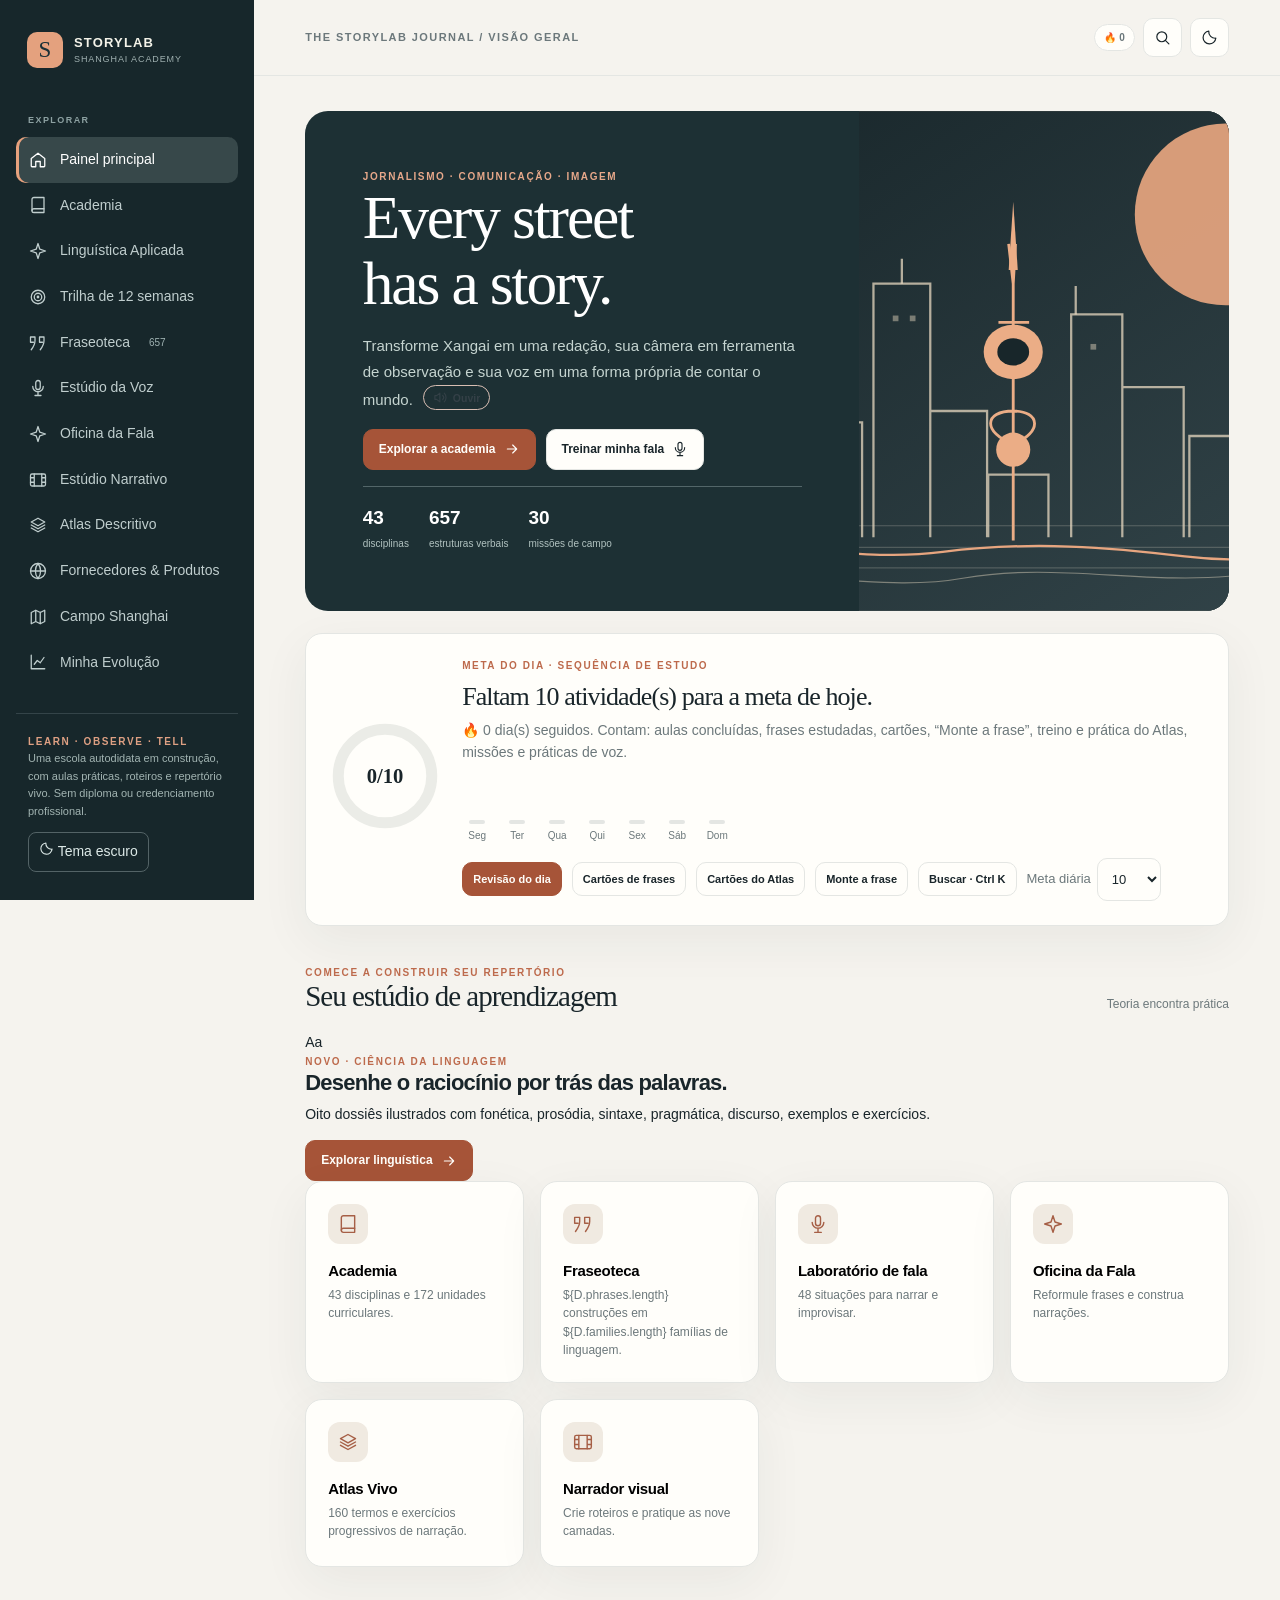
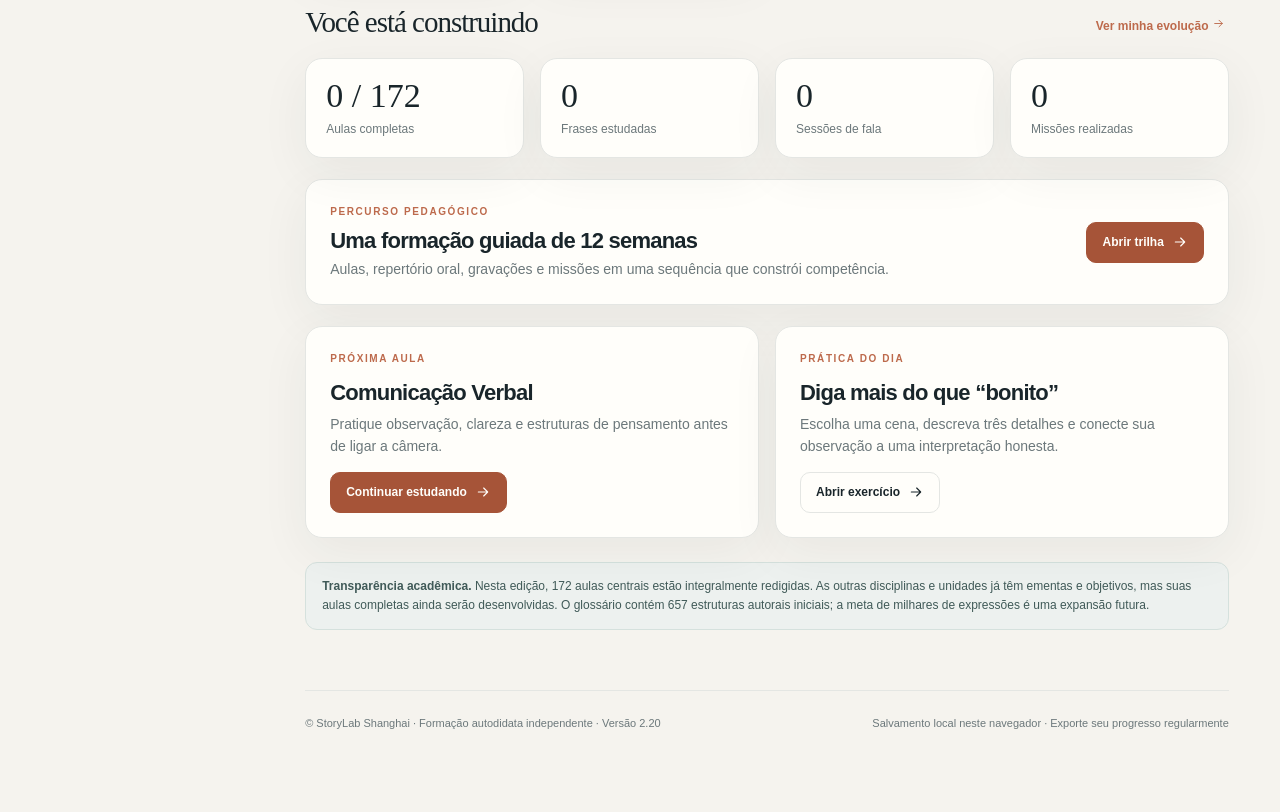
==== commit c8c654bf: "feat(atlas): integrar anatomia e sentidos na interface, CI e PWA · index.html" ====
--- a/index.html
+++ b/index.html
@@ -39,6 +39,8 @@
   <script src="trade-academy.js"></script>
   <script src="trade-object-data.js"></script>
   <script src="trade-object.js"></script>
+  <script src="trade-observation-data.js"></script>
+  <script src="trade-observation.js"></script>
   <script src="trade-precision-data.js"></script>
   <script src="trade-precision.js"></script>
   <script src="trade-language-data.js"></script>
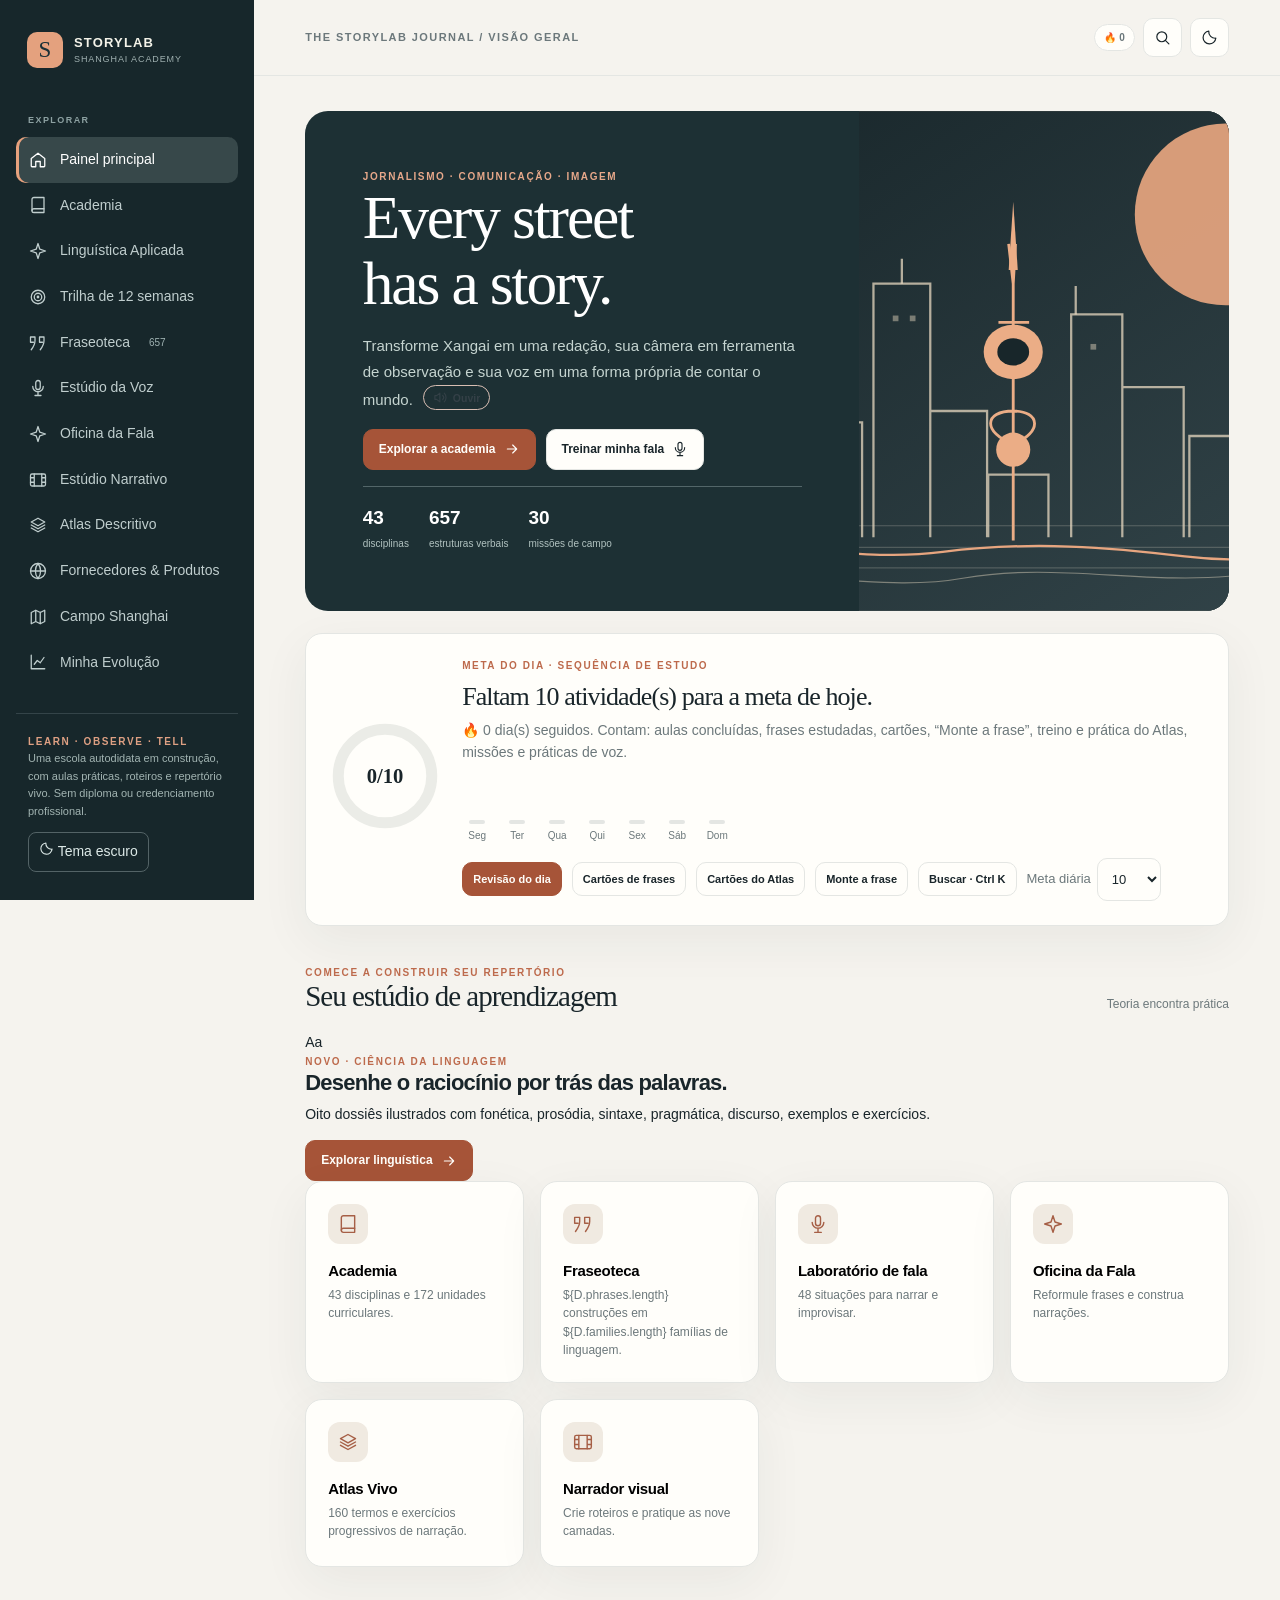
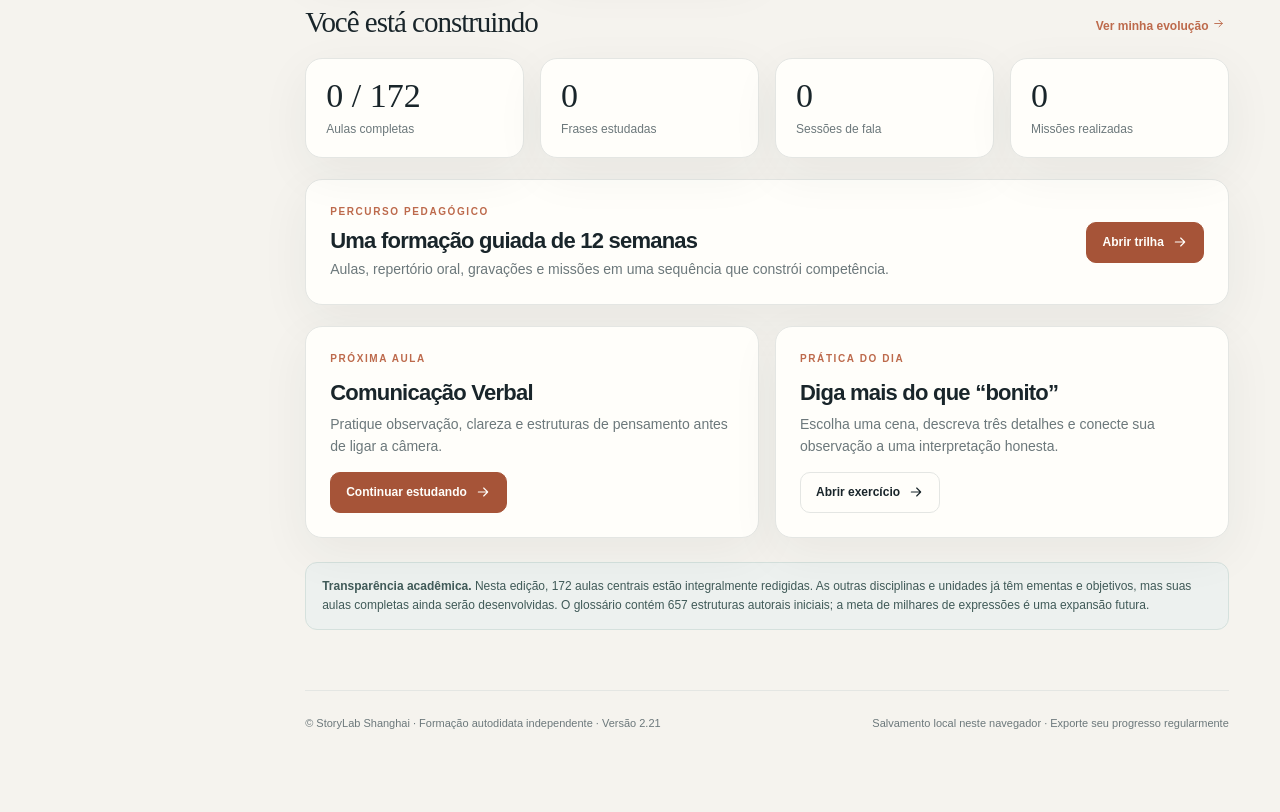
==== commit 317e228e: "feat(storylab): integrar praticas audiovisuais · index.html" ====
--- a/index.html
+++ b/index.html
@@ -41,6 +41,9 @@
   <script src="trade-object.js"></script>
   <script src="trade-observation-data.js"></script>
   <script src="trade-observation.js"></script>
+  <script src="trade-narrative-data.js"></script>
+  <script src="trade-narrative.js"></script>
+  <script src="trade-scale-diagrams.js"></script>
   <script src="trade-precision-data.js"></script>
   <script src="trade-precision.js"></script>
   <script src="trade-language-data.js"></script>
--- a/style.css
+++ b/style.css
@@ -1498,3 +1498,70 @@
  .precision-diagram-columns{grid-template-columns:1fr}
  .precision-diagram-head h3{font-size:21px}
 }
+
+
+/* StoryLab v2.21 — anatomia, relações visuais e percepção */
+.trade-primary-tabs{grid-template-columns:repeat(4,minmax(0,1fr))}
+.obs-root{display:grid;gap:16px;min-width:0}
+.obs-hero,.obs-section-head{display:grid;gap:9px;background:var(--paper);border:1px solid var(--line);border-radius:15px;padding:clamp(18px,2.5vw,27px)}
+.obs-hero h2,.obs-section-head h3{font:normal clamp(25px,3vw,37px)/1.22 Georgia,serif;letter-spacing:-.025em;margin:0;color:var(--ink)}
+.obs-hero p,.obs-section-head p{color:var(--muted);font-size:13px;line-height:1.8;margin:0;max-width:860px}
+.obs-nav,.obs-rel-nav{display:flex;flex-wrap:wrap;gap:8px}
+.obs-btn{display:inline-flex;align-items:center;justify-content:center;gap:5px;border:1px solid var(--study-border);border-radius:9px;
+ background:var(--paper);color:var(--study-ink);min-height:39px;padding:9px 13px;font-size:12px;font-weight:740;
+ line-height:1.4;text-align:center;cursor:pointer}
+.obs-btn:hover{background:var(--study-soft);border-color:var(--study-active)}
+.obs-btn:focus-visible{outline:3px solid var(--focus);outline-offset:3px}
+.obs-btn.active,.obs-option.selected{background:var(--study-active);color:var(--study-on);border-color:var(--study-active)}
+.obs-grid{display:grid;grid-template-columns:minmax(200px,275px) minmax(0,1fr);gap:13px;align-items:start}
+.obs-list{display:grid;gap:7px;padding:11px;border:1px solid var(--line);border-radius:13px;background:var(--paper);min-width:0}
+.obs-list-item{display:grid;justify-items:start;gap:5px;border-color:transparent;color:var(--ink);text-align:left;min-width:0}
+.obs-list-item strong{font-size:14px}.obs-list-item small{font-size:11px;font-weight:450;color:var(--muted)}
+.obs-list-item.active{background:var(--study-soft);border-color:var(--study-border);color:var(--ink)}
+.obs-detail{background:var(--paper);border:1px solid var(--line);border-radius:14px;padding:clamp(17px,2.4vw,26px);display:grid;gap:16px;min-width:0}
+.obs-detail h3{font:normal clamp(30px,3.4vw,44px)/1.2 Georgia,serif;margin:0;letter-spacing:-.022em}
+.obs-subtitle{font-size:14px;color:var(--muted);margin:0}
+.obs-detail>section,.obs-question{padding:16px;background:var(--wash);border:1px solid var(--line);border-radius:10px}
+.obs-detail>section small,.obs-question small,.obs-translation small{font-size:9px;letter-spacing:.09em;font-weight:820;color:var(--muted)}
+.obs-detail>section p,.obs-question p{font-size:13px;line-height:1.85;color:var(--ink2);margin:9px 0 0}
+.obs-detail>.obs-question,.obs-question{background:var(--study-soft);border-color:var(--study-border)}
+.obs-translation{display:grid;grid-template-columns:1fr 1fr;gap:9px}
+.obs-translation>div{display:grid;align-content:start;justify-items:start;gap:9px;background:var(--wash);border:1px solid var(--line);border-radius:10px;padding:14px;min-width:0}
+.obs-translation strong{font:normal 18px/1.4 Georgia,serif;overflow-wrap:anywhere}
+.obs-translation em{font:normal 12px/1.6 system-ui,sans-serif;color:var(--muted)}
+.obs-actions{display:flex;flex-wrap:wrap;gap:8px}
+.obs-relations,.obs-perception-chart,.obs-practice{display:grid;gap:15px;border:1px solid var(--line);border-radius:14px;background:var(--paper);padding:clamp(15px,2.3vw,23px)}
+.obs-relations>.obs-section-head{padding:0;border:0}
+.obs-relation-card{display:grid;grid-template-columns:minmax(0,1fr) minmax(0,1.05fr);gap:17px;align-items:start}
+.obs-relation-card svg{width:100%;height:auto;border-radius:12px;display:block}
+.obs-relation-explain{display:grid;gap:13px;min-width:0}
+.obs-relation-explain h4{font:normal clamp(20px,2.4vw,29px)/1.3 Georgia,serif;margin:0}
+.obs-relation-explain>p{font-size:13px;color:var(--ink2);line-height:1.8;margin:0}
+.obs-rel-syntax{display:grid;grid-template-columns:repeat(3,minmax(0,1fr));gap:7px}
+.obs-rel-syntax>div{display:grid;align-content:center;gap:7px;min-height:76px;padding:10px;background:var(--study-soft);border:1px solid var(--study-border);border-radius:8px;min-width:0}
+.obs-rel-syntax small{font-size:9px;font-weight:750;color:var(--muted)}
+.obs-rel-syntax strong{font:normal 14px/1.5 Georgia,serif;overflow-wrap:anywhere}
+.obs-rel-lang{display:grid;gap:6px;color:var(--muted);font-size:12px;line-height:1.65}
+.obs-perception-chart>div:first-child{display:grid;gap:8px}
+.obs-perception-chart h3,.obs-practice h3{font:normal 25px/1.3 Georgia,serif;margin:0}
+.obs-perception-axes{display:grid;grid-template-columns:repeat(3,minmax(0,1fr));gap:10px}
+.obs-perception-axes>div{background:var(--study-soft);border:1px solid var(--study-border);border-radius:10px;padding:15px;display:grid;gap:9px}
+.obs-perception-axes strong{font-size:12px}
+.obs-perception-axes span{font-size:11px;color:var(--ink2);line-height:1.7}
+.obs-practice>header{display:flex;justify-content:space-between;align-items:start;gap:15px}
+.obs-practice>header>div{display:grid;gap:8px}
+.obs-practice>header p{font-size:12px;color:var(--muted);margin:0;line-height:1.7}
+.obs-practice>header>span{font-size:11px;font-weight:800;color:var(--study-ink);white-space:nowrap}
+.obs-challenge{display:grid;gap:14px;border:1px solid var(--study-border);background:var(--study-soft);border-radius:12px;padding:18px}
+.obs-situation{font:normal 20px/1.5 Georgia,serif;margin:0}
+.obs-challenge h4{font-size:13px;font-weight:750;margin:0}
+.obs-options{display:grid;gap:8px}
+.obs-option{justify-content:flex-start;white-space:normal;text-align:left}
+.obs-option.correct{border-color:var(--study-active);box-shadow:inset 0 0 0 1px var(--study-active)}
+.obs-explanation{border-left:3px solid var(--study-active);padding:10px 13px;background:var(--paper);border-radius:0 8px 8px 0}
+.obs-explanation strong{font-size:12px}.obs-explanation p{font-size:12px;line-height:1.7;margin:7px 0 0}
+.obs-hint{color:var(--muted);font-size:11px;line-height:1.6;margin:0}
+.obs-practice-nav{display:flex;justify-content:space-between;gap:9px}
+@media(max-width:1040px){.obs-grid{grid-template-columns:210px minmax(0,1fr)}.obs-relation-card{grid-template-columns:1fr}}
+@media(max-width:760px){.trade-primary-tabs{grid-template-columns:repeat(3,minmax(0,1fr))}.obs-grid{display:flex;flex-direction:column-reverse}.obs-list{display:flex;overflow-x:auto;max-width:100%;width:100%}.obs-list-item{flex:0 0 180px}.obs-detail{width:100%}.obs-relation-card{grid-template-columns:1fr}}
+@media(max-width:560px){.trade-primary-tabs{grid-template-columns:repeat(2,minmax(0,1fr))}.obs-translation,.obs-perception-axes{grid-template-columns:1fr}.obs-rel-syntax{grid-template-columns:1fr}.obs-practice>header{display:grid}}
